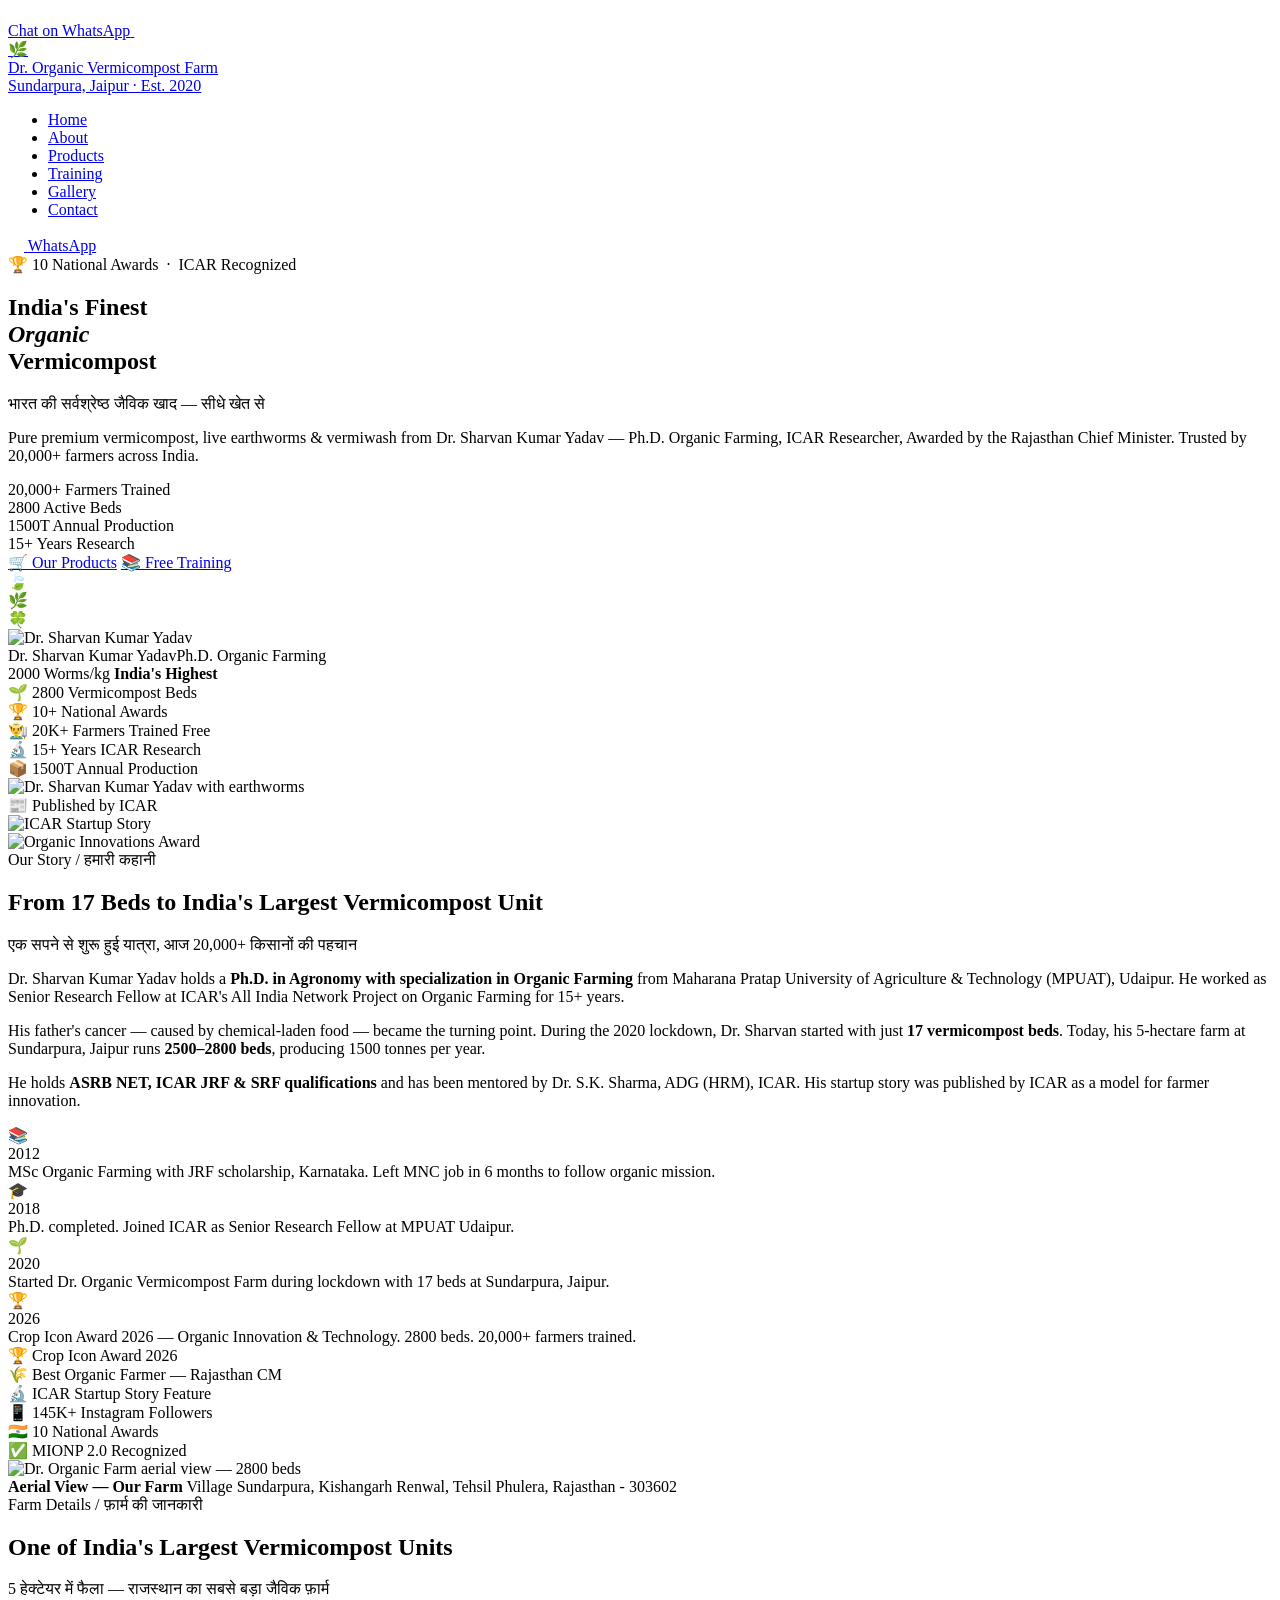
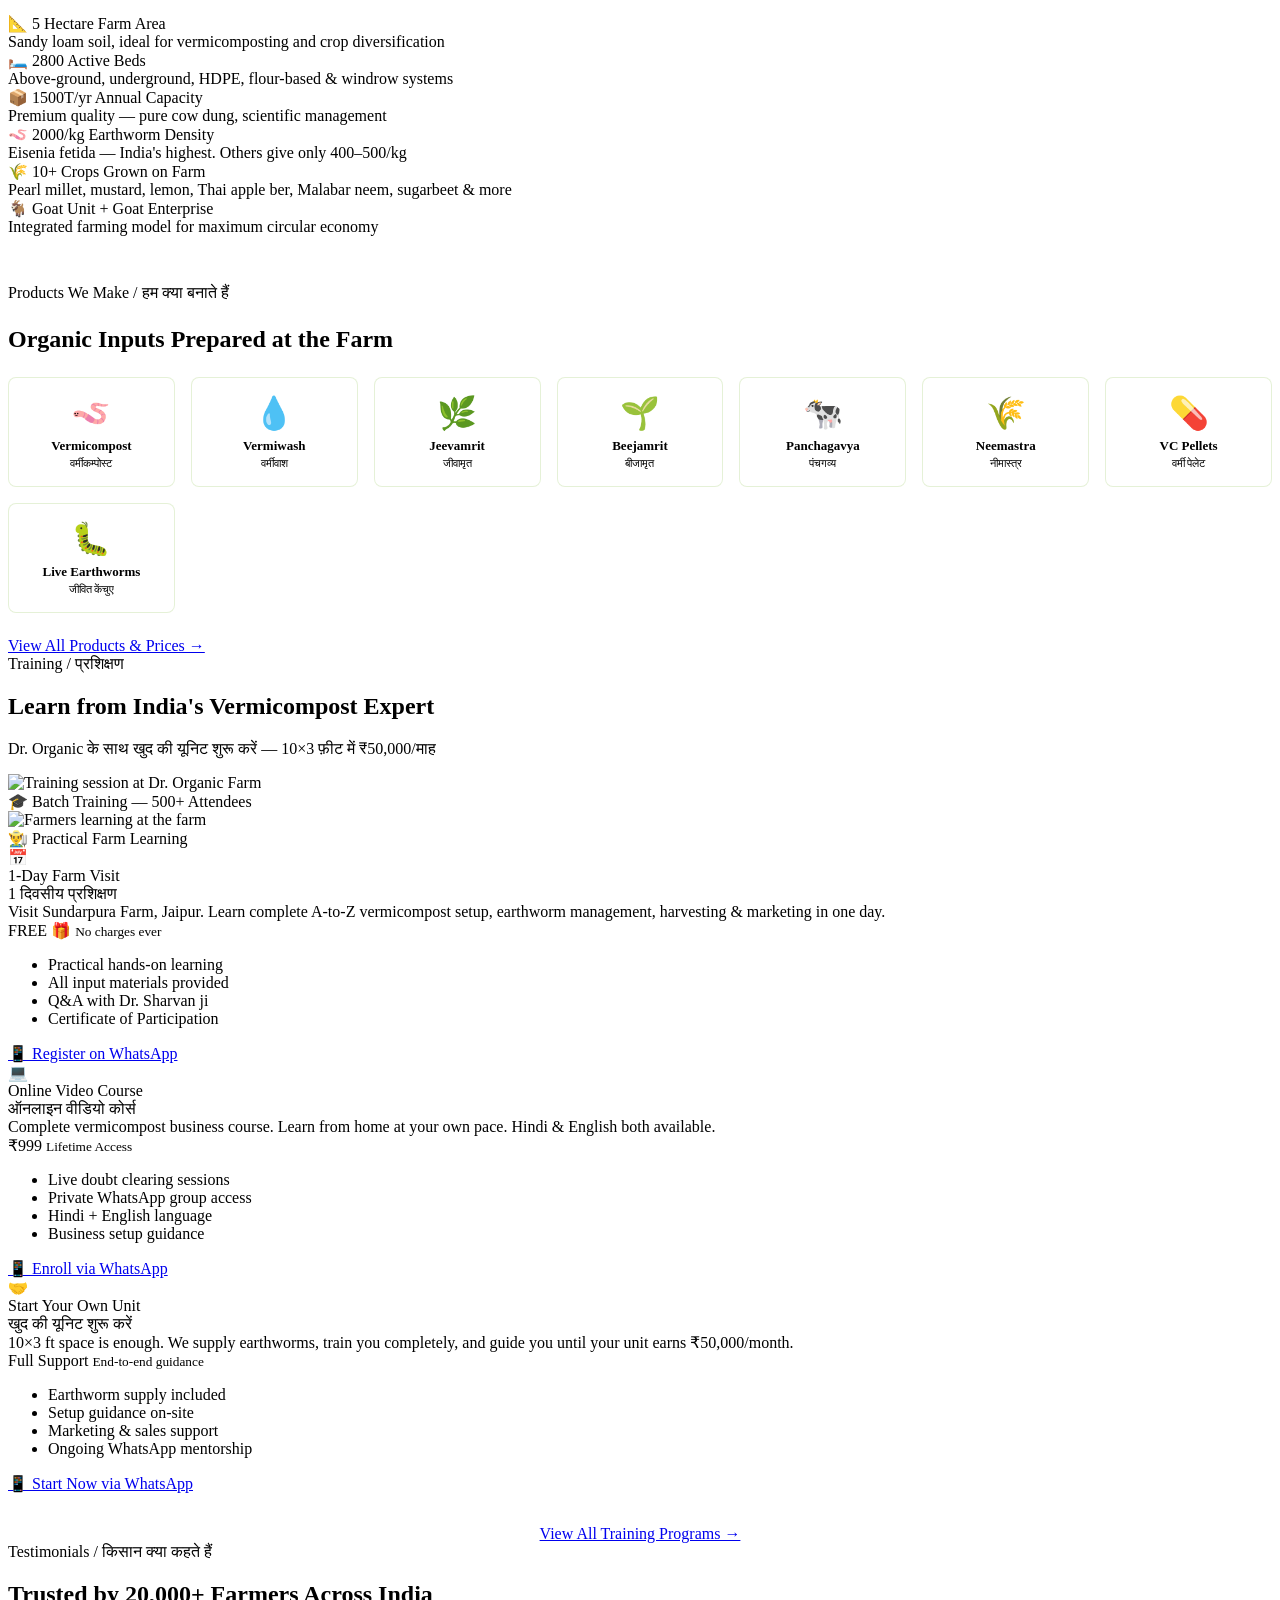
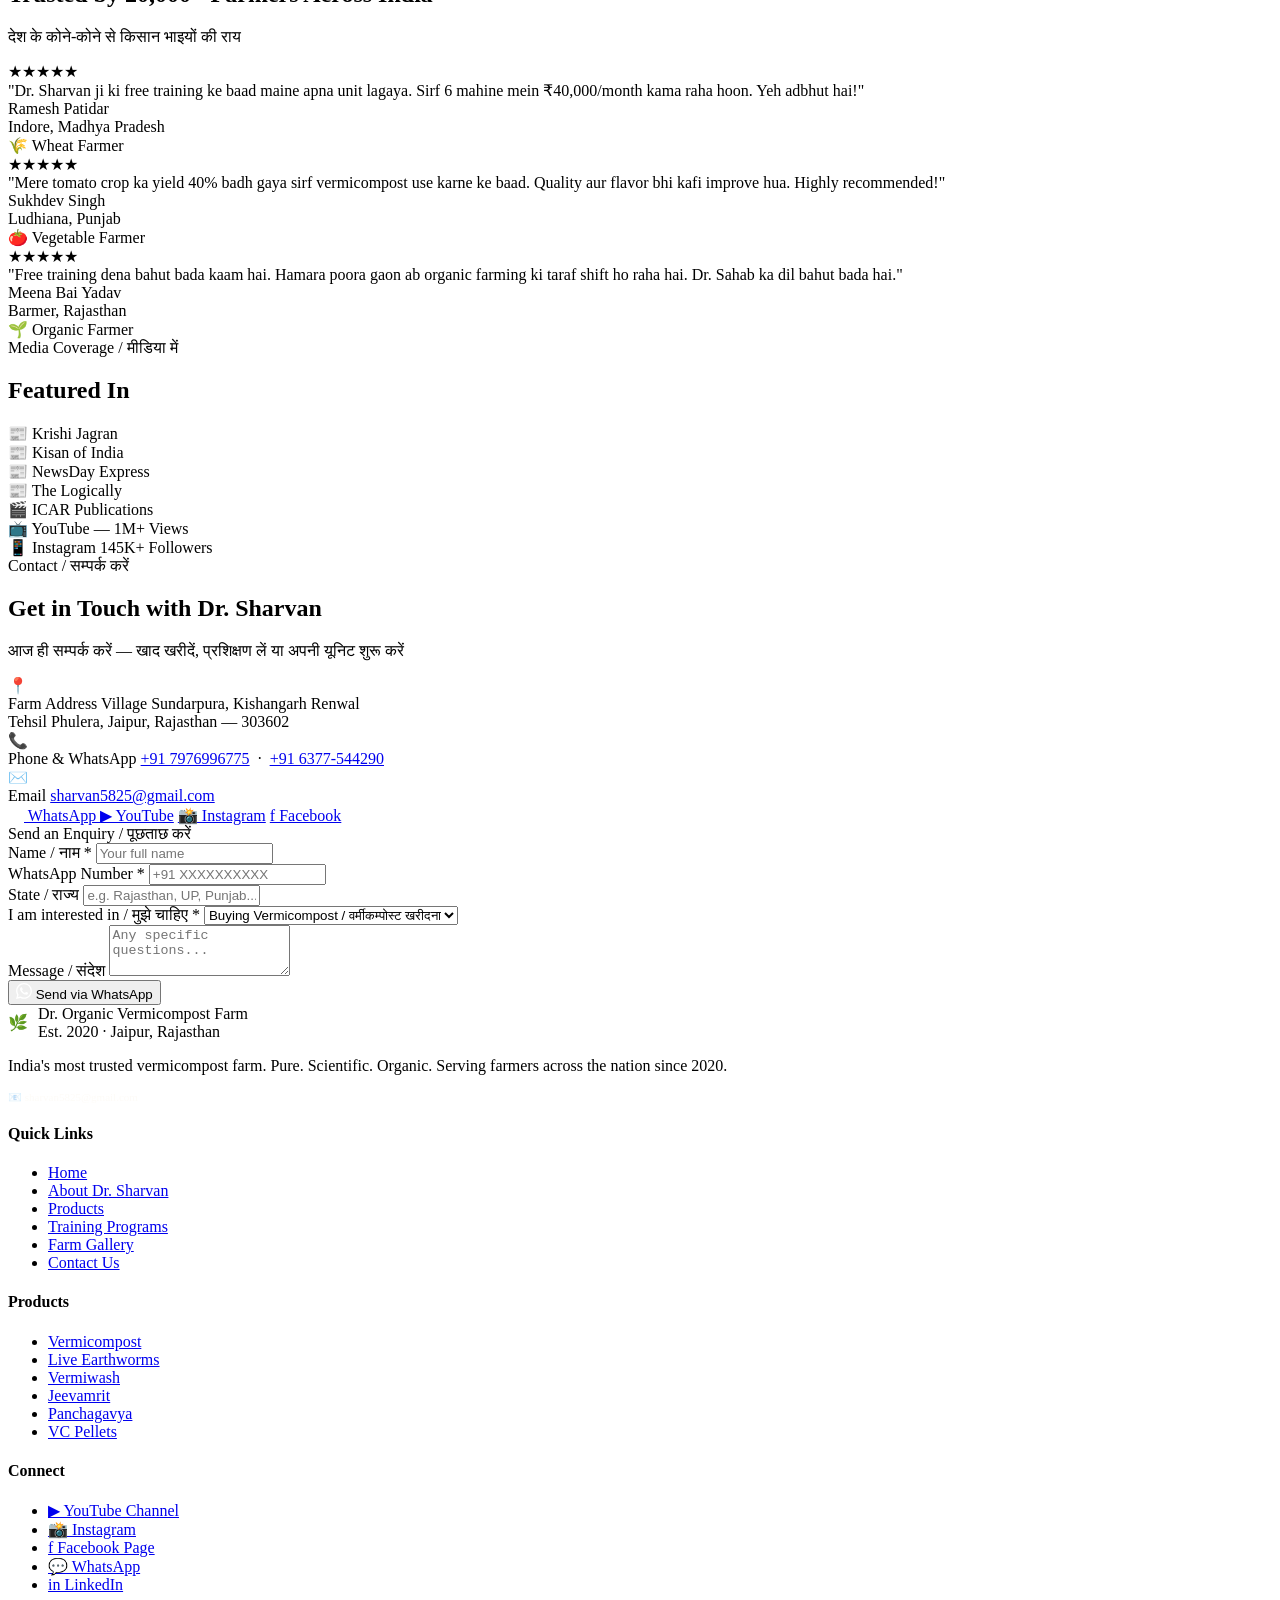
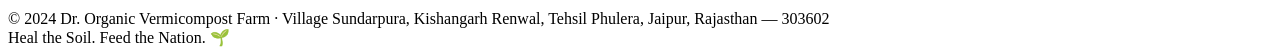
==== index.html @ fc474aca "Add files via upload" ====
<!DOCTYPE html>
<html lang="en">
<head>
  <meta charset="UTF-8">
  <meta name="viewport" content="width=device-width, initial-scale=1.0">
  <meta name="description" content="Dr. Organic Vermicompost Farm - India's finest vermicompost, earthworms & organic farming training by Dr. Sharvan Kumar Yadav, Jaipur, Rajasthan. 10 National Awards, 20,000+ farmers trained.">
  <meta name="keywords" content="vermicompost, organic farming, earthworms, vermiwash, Jaipur, Rajasthan, organic fertilizer, Dr Sharvan Yadav, ICAR">
  <title>Dr. Organic Vermicompost Farm | Dr. Sharvan Kumar Yadav</title>
  <link rel="stylesheet" href="css/style.css">
  <link rel="icon" href="data:image/svg+xml,<svg xmlns='http://www.w3.org/2000/svg' viewBox='0 0 100 100'><text y='.9em' font-size='90'>🌱</text></svg>">
</head>
<body>

<!-- FLOATING WHATSAPP -->
<a class="float-wa" href="https://wa.me/916377544290?text=Namaste%20Dr.%20Sharvan%20ji%2C%20I%20am%20interested%20in%20your%20vermicompost%20products%2Ftraining." target="_blank" title="WhatsApp Us">
  <span class="float-wa-tooltip">Chat on WhatsApp</span>
  <svg width="28" height="28" viewBox="0 0 24 24" fill="white"><path d="M17.472 14.382c-.297-.149-1.758-.867-2.03-.967-.273-.099-.471-.148-.67.15-.197.297-.767.966-.94 1.164-.173.199-.347.223-.644.075-.297-.15-1.255-.463-2.39-1.475-.883-.788-1.48-1.761-1.653-2.059-.173-.297-.018-.458.13-.606.134-.133.298-.347.446-.52.149-.174.198-.298.298-.497.099-.198.05-.371-.025-.52-.075-.149-.669-1.612-.916-2.207-.242-.579-.487-.5-.669-.51-.173-.008-.371-.01-.57-.01-.198 0-.52.074-.792.372-.272.297-1.04 1.016-1.04 2.479 0 1.462 1.065 2.875 1.213 3.074.149.198 2.096 3.2 5.077 4.487.709.306 1.262.489 1.694.625.712.227 1.36.195 1.871.118.571-.085 1.758-.719 2.006-1.413.248-.694.248-1.289.173-1.413-.074-.124-.272-.198-.57-.347m-5.421 7.403h-.004a9.87 9.87 0 01-5.031-1.378l-.361-.214-3.741.982.998-3.648-.235-.374a9.86 9.86 0 01-1.51-5.26c.001-5.45 4.436-9.884 9.888-9.884 2.64 0 5.122 1.03 6.988 2.898a9.825 9.825 0 012.893 6.994c-.003 5.45-4.437 9.884-9.885 9.884m8.413-18.297A11.815 11.815 0 0012.05 0C5.495 0 .16 5.335.157 11.892c0 2.096.547 4.142 1.588 5.945L.057 24l6.305-1.654a11.882 11.882 0 005.683 1.448h.005c6.554 0 11.89-5.335 11.893-11.893a11.821 11.821 0 00-3.48-8.413z"/></svg>
</a>

<!-- NAV -->
<nav id="mainNav">
  <a class="nav-logo" href="index.html">
    <div class="logo-icon">🌿</div>
    <div class="logo-text-wrap">
      <div class="logo-main">Dr. Organic Vermicompost Farm</div>
      <div class="logo-sub">Sundarpura, Jaipur · Est. 2020</div>
    </div>
  </a>
  <ul class="nav-links" id="navLinks">
    <li><a href="index.html" class="active">Home</a></li>
    <li><a href="about.html">About</a></li>
    <li><a href="products.html">Products</a></li>
    <li><a href="training.html">Training</a></li>
    <li><a href="gallery.html">Gallery</a></li>
    <li><a href="contact.html">Contact</a></li>
  </ul>
  <div style="display:flex;align-items:center;gap:12px;">
    <a class="nav-wa-btn" href="https://wa.me/916377544290?text=Namaste%20Dr.%20Sharvan%20ji%2C%20I%20want%20to%20enquire%20about%20your%20farm." target="_blank">
      <svg width="16" height="16" viewBox="0 0 24 24" fill="white"><path d="M17.472 14.382c-.297-.149-1.758-.867-2.03-.967-.273-.099-.471-.148-.67.15-.197.297-.767.966-.94 1.164-.173.199-.347.223-.644.075-.297-.15-1.255-.463-2.39-1.475-.883-.788-1.48-1.761-1.653-2.059-.173-.297-.018-.458.13-.606.134-.133.298-.347.446-.52.149-.174.198-.298.298-.497.099-.198.05-.371-.025-.52-.075-.149-.669-1.612-.916-2.207-.242-.579-.487-.5-.669-.51-.173-.008-.371-.01-.57-.01-.198 0-.52.074-.792.372-.272.297-1.04 1.016-1.04 2.479 0 1.462 1.065 2.875 1.213 3.074.149.198 2.096 3.2 5.077 4.487.709.306 1.262.489 1.694.625.712.227 1.36.195 1.871.118.571-.085 1.758-.719 2.006-1.413.248-.694.248-1.289.173-1.413-.074-.124-.272-.198-.57-.347m-5.421 7.403h-.004a9.87 9.87 0 01-5.031-1.378l-.361-.214-3.741.982.998-3.648-.235-.374a9.86 9.86 0 01-1.51-5.26c.001-5.45 4.436-9.884 9.888-9.884 2.64 0 5.122 1.03 6.988 2.898a9.825 9.825 0 012.893 6.994c-.003 5.45-4.437 9.884-9.885 9.884m8.413-18.297A11.815 11.815 0 0012.05 0C5.495 0 .16 5.335.157 11.892c0 2.096.547 4.142 1.588 5.945L.057 24l6.305-1.654a11.882 11.882 0 005.683 1.448h.005c6.554 0 11.89-5.335 11.893-11.893a11.821 11.821 0 00-3.48-8.413z"/></svg>
      <span>WhatsApp</span>
    </a>
    <div class="hamburger" id="hamburger" onclick="toggleNav()">
      <span></span><span></span><span></span>
    </div>
  </div>
</nav>

<!-- HERO -->
<section class="hero" id="hero">
  <div class="hero-bg-canvas">
    <div class="hero-orb hero-orb-1"></div>
    <div class="hero-orb hero-orb-2"></div>
    <div class="hero-orb hero-orb-3"></div>
    <div class="hero-particles"></div>
  </div>
  <div class="hero-content">
    <div class="hero-left">
      <div class="hero-badge">🏆 10 National Awards &nbsp;·&nbsp; ICAR Recognized</div>
      <h1 class="serif">India's Finest<br><em>Organic</em><br><span class="line2">Vermicompost</span></h1>
      <p class="hero-tagline hindi">भारत की सर्वश्रेष्ठ जैविक खाद — सीधे खेत से</p>
      <p class="hero-desc">Pure premium vermicompost, live earthworms & vermiwash from Dr. Sharvan Kumar Yadav — Ph.D. Organic Farming, ICAR Researcher, Awarded by the Rajasthan Chief Minister. Trusted by 20,000+ farmers across India.</p>
      <div class="hero-stats-row">
        <div class="hero-stat">
          <span class="hero-stat-num" data-count="20000">0</span>
          <span class="hero-stat-lbl">Farmers Trained</span>
        </div>
        <div class="hero-stat-div"></div>
        <div class="hero-stat">
          <span class="hero-stat-num">2800</span>
          <span class="hero-stat-lbl">Active Beds</span>
        </div>
        <div class="hero-stat-div"></div>
        <div class="hero-stat">
          <span class="hero-stat-num">1500T</span>
          <span class="hero-stat-lbl">Annual Production</span>
        </div>
        <div class="hero-stat-div"></div>
        <div class="hero-stat">
          <span class="hero-stat-num">15+</span>
          <span class="hero-stat-lbl">Years Research</span>
        </div>
      </div>
      <div class="hero-btns">
        <a class="btn-green" href="products.html">🛒 Our Products</a>
        <a class="btn-ghost" href="training.html">📚 Free Training</a>
      </div>
    </div>
    <div class="hero-right">
      <div class="hero-3d-scene">
        <div class="scene-glow"></div>
        <div class="leaf-3d leaf-3d-1">🍃</div>
        <div class="leaf-3d leaf-3d-2">🌿</div>
        <div class="leaf-3d leaf-3d-3">🍀</div>
        <!-- 3D Soil Mound with Earthworms -->
        <div class="soil-mound">
          <div class="soil-texture"></div>
          <div class="worm worm-1">
            <div class="worm-body">
              <div class="worm-head"></div>
              <div class="worm-seg"></div><div class="worm-seg"></div><div class="worm-seg"></div><div class="worm-seg"></div>
            </div>
          </div>
          <div class="worm worm-2">
            <div class="worm-body">
              <div class="worm-head"></div>
              <div class="worm-seg"></div><div class="worm-seg"></div><div class="worm-seg"></div>
            </div>
          </div>
          <div class="worm worm-3">
            <div class="worm-body">
              <div class="worm-head"></div>
              <div class="worm-seg"></div><div class="worm-seg"></div><div class="worm-seg"></div><div class="worm-seg"></div>
            </div>
          </div>
          <div class="worm worm-4">
            <div class="worm-body">
              <div class="worm-head"></div>
              <div class="worm-seg"></div><div class="worm-seg"></div>
            </div>
          </div>
        </div>
        <div class="founder-photo-wrap">
          <img class="founder-photo" id="founderImg" src="" alt="Dr. Sharvan Kumar Yadav">
          <div class="founder-photo-label">Dr. Sharvan Kumar Yadav<span>Ph.D. Organic Farming</span></div>
        </div>
        <div class="particles-count">
          <span class="pc-num">2000</span>
          <span class="pc-lbl">Worms/kg</span>
          <span class="pc-lbl" style="color: var(--lime); font-weight:700;">India's Highest</span>
        </div>
      </div>
    </div>
  </div>
</section>

<!-- STATS BAND -->
<div class="stats-band">
  <div class="stat-card reveal">
    <span class="stat-icon">🌱</span>
    <span class="stat-num">2800</span>
    <span class="stat-lbl">Vermicompost Beds</span>
  </div>
  <div class="stat-card reveal">
    <span class="stat-icon">🏆</span>
    <span class="stat-num">10+</span>
    <span class="stat-lbl">National Awards</span>
  </div>
  <div class="stat-card reveal">
    <span class="stat-icon">👨‍🌾</span>
    <span class="stat-num">20K+</span>
    <span class="stat-lbl">Farmers Trained Free</span>
  </div>
  <div class="stat-card reveal">
    <span class="stat-icon">🔬</span>
    <span class="stat-num">15+</span>
    <span class="stat-lbl">Years ICAR Research</span>
  </div>
  <div class="stat-card reveal">
    <span class="stat-icon">📦</span>
    <span class="stat-num">1500T</span>
    <span class="stat-lbl">Annual Production</span>
  </div>
</div>

<!-- ABOUT / STORY -->
<div class="about-section">
  <div class="about-grid">
    <div class="about-imgs reveal">
      <div class="about-img-main">
        <img id="founderBigImg" src="" alt="Dr. Sharvan Kumar Yadav with earthworms">
        <div class="icar-badge">📰 Published by ICAR</div>
      </div>
      <div class="about-img-side">
        <img id="icarImg" src="" alt="ICAR Startup Story">
      </div>
      <div class="about-img-side">
        <img id="awardImg" src="" alt="Organic Innovations Award">
      </div>
    </div>
    <div class="story-text reveal">
      <div class="section-label">Our Story / हमारी कहानी</div>
      <h2 class="section-h serif">From 17 Beds to India's Largest Vermicompost Unit</h2>
      <p class="section-hi hindi">एक सपने से शुरू हुई यात्रा, आज 20,000+ किसानों की पहचान</p>
      <p>Dr. Sharvan Kumar Yadav holds a <strong>Ph.D. in Agronomy with specialization in Organic Farming</strong> from Maharana Pratap University of Agriculture & Technology (MPUAT), Udaipur. He worked as Senior Research Fellow at ICAR's All India Network Project on Organic Farming for 15+ years.</p>
      <p>His father's cancer — caused by chemical-laden food — became the turning point. During the 2020 lockdown, Dr. Sharvan started with just <strong>17 vermicompost beds</strong>. Today, his 5-hectare farm at Sundarpura, Jaipur runs <strong>2500–2800 beds</strong>, producing 1500 tonnes per year.</p>
      <p>He holds <strong>ASRB NET, ICAR JRF & SRF qualifications</strong> and has been mentored by Dr. S.K. Sharma, ADG (HRM), ICAR. His startup story was published by ICAR as a model for farmer innovation.</p>
      <div class="timeline">
        <div class="tl-item">
          <div class="tl-dot">📚</div>
          <div class="tl-content">
            <div class="tl-year">2012</div>
            <div class="tl-text">MSc Organic Farming with JRF scholarship, Karnataka. Left MNC job in 6 months to follow organic mission.</div>
          </div>
        </div>
        <div class="tl-item">
          <div class="tl-dot">🎓</div>
          <div class="tl-content">
            <div class="tl-year">2018</div>
            <div class="tl-text">Ph.D. completed. Joined ICAR as Senior Research Fellow at MPUAT Udaipur.</div>
          </div>
        </div>
        <div class="tl-item">
          <div class="tl-dot">🌱</div>
          <div class="tl-content">
            <div class="tl-year">2020</div>
            <div class="tl-text">Started Dr. Organic Vermicompost Farm during lockdown with 17 beds at Sundarpura, Jaipur.</div>
          </div>
        </div>
        <div class="tl-item">
          <div class="tl-dot">🏆</div>
          <div class="tl-content">
            <div class="tl-year">2026</div>
            <div class="tl-text">Crop Icon Award 2026 — Organic Innovation & Technology. 2800 beds. 20,000+ farmers trained.</div>
          </div>
        </div>
      </div>
      <div class="awards-grid">
        <div class="award-item">🏆 Crop Icon Award 2026</div>
        <div class="award-item">🌾 Best Organic Farmer — Rajasthan CM</div>
        <div class="award-item">🔬 ICAR Startup Story Feature</div>
        <div class="award-item">📱 145K+ Instagram Followers</div>
        <div class="award-item">🇮🇳 10 National Awards</div>
        <div class="award-item">✅ MIONP 2.0 Recognized</div>
      </div>
    </div>
  </div>
</div>

<!-- FARM INFO -->
<section class="farm-section">
  <div class="section-wrap">
    <div class="farm-grid">
      <div class="reveal">
        <div class="farm-img-wrap">
          <img id="farmImg" src="" alt="Dr. Organic Farm aerial view — 2800 beds">
          <div class="farm-img-overlay"></div>
          <div class="farm-img-caption">
            <strong>Aerial View — Our Farm</strong>
            Village Sundarpura, Kishangarh Renwal, Tehsil Phulera, Rajasthan - 303602
          </div>
        </div>
      </div>
      <div class="reveal">
        <div class="section-label">Farm Details / फ़ार्म की जानकारी</div>
        <h2 class="section-h serif" style="color:var(--cream)">One of India's Largest Vermicompost Units</h2>
        <p class="section-hi hindi">5 हेक्टेयर में फैला — राजस्थान का सबसे बड़ा जैविक फ़ार्म</p>
        <div class="farm-info-cards">
          <div class="fic">
            <span class="fic-icon">📐</span>
            <span class="fic-num">5 Hectare</span>
            <span class="fic-lbl">Farm Area</span>
            <div class="fic-desc">Sandy loam soil, ideal for vermicomposting and crop diversification</div>
          </div>
          <div class="fic">
            <span class="fic-icon">🛏️</span>
            <span class="fic-num">2800</span>
            <span class="fic-lbl">Active Beds</span>
            <div class="fic-desc">Above-ground, underground, HDPE, flour-based & windrow systems</div>
          </div>
          <div class="fic">
            <span class="fic-icon">📦</span>
            <span class="fic-num">1500T/yr</span>
            <span class="fic-lbl">Annual Capacity</span>
            <div class="fic-desc">Premium quality — pure cow dung, scientific management</div>
          </div>
          <div class="fic">
            <span class="fic-icon">🪱</span>
            <span class="fic-num">2000/kg</span>
            <span class="fic-lbl">Earthworm Density</span>
            <div class="fic-desc">Eisenia fetida — India's highest. Others give only 400–500/kg</div>
          </div>
          <div class="fic">
            <span class="fic-icon">🌾</span>
            <span class="fic-num">10+ Crops</span>
            <span class="fic-lbl">Grown on Farm</span>
            <div class="fic-desc">Pearl millet, mustard, lemon, Thai apple ber, Malabar neem, sugarbeet & more</div>
          </div>
          <div class="fic">
            <span class="fic-icon">🐐</span>
            <span class="fic-num">Goat Unit</span>
            <span class="fic-lbl">+ Goat Enterprise</span>
            <div class="fic-desc">Integrated farming model for maximum circular economy</div>
          </div>
        </div>
      </div>
    </div>

    <div style="margin-top:3rem;" class="reveal">
      <div class="section-label" style="color:var(--sprout)">Products We Make / हम क्या बनाते हैं</div>
      <h3 class="serif" style="color:var(--cream);font-size:1.5rem;margin-bottom:1.5rem;">Organic Inputs Prepared at the Farm</h3>
      <div style="display:grid;grid-template-columns:repeat(auto-fit,minmax(160px,1fr));gap:1rem;">
        <div style="background:rgba(255,255,255,0.06);border:1px solid rgba(126,184,58,0.2);border-radius:8px;padding:1rem;text-align:center;">
          <div style="font-size:2rem;margin-bottom:6px;">🪱</div>
          <div style="color:var(--cream);font-weight:700;font-size:13px;">Vermicompost</div>
          <div style="color:var(--wheat);font-size:11px;margin-top:3px;" class="hindi">वर्मीकम्पोस्ट</div>
        </div>
        <div style="background:rgba(255,255,255,0.06);border:1px solid rgba(126,184,58,0.2);border-radius:8px;padding:1rem;text-align:center;">
          <div style="font-size:2rem;margin-bottom:6px;">💧</div>
          <div style="color:var(--cream);font-weight:700;font-size:13px;">Vermiwash</div>
          <div style="color:var(--wheat);font-size:11px;margin-top:3px;" class="hindi">वर्मीवाश</div>
        </div>
        <div style="background:rgba(255,255,255,0.06);border:1px solid rgba(126,184,58,0.2);border-radius:8px;padding:1rem;text-align:center;">
          <div style="font-size:2rem;margin-bottom:6px;">🌿</div>
          <div style="color:var(--cream);font-weight:700;font-size:13px;">Jeevamrit</div>
          <div style="color:var(--wheat);font-size:11px;margin-top:3px;" class="hindi">जीवामृत</div>
        </div>
        <div style="background:rgba(255,255,255,0.06);border:1px solid rgba(126,184,58,0.2);border-radius:8px;padding:1rem;text-align:center;">
          <div style="font-size:2rem;margin-bottom:6px;">🌱</div>
          <div style="color:var(--cream);font-weight:700;font-size:13px;">Beejamrit</div>
          <div style="color:var(--wheat);font-size:11px;margin-top:3px;" class="hindi">बीजामृत</div>
        </div>
        <div style="background:rgba(255,255,255,0.06);border:1px solid rgba(126,184,58,0.2);border-radius:8px;padding:1rem;text-align:center;">
          <div style="font-size:2rem;margin-bottom:6px;">🐄</div>
          <div style="color:var(--cream);font-weight:700;font-size:13px;">Panchagavya</div>
          <div style="color:var(--wheat);font-size:11px;margin-top:3px;" class="hindi">पंचगव्य</div>
        </div>
        <div style="background:rgba(255,255,255,0.06);border:1px solid rgba(126,184,58,0.2);border-radius:8px;padding:1rem;text-align:center;">
          <div style="font-size:2rem;margin-bottom:6px;">🌾</div>
          <div style="color:var(--cream);font-weight:700;font-size:13px;">Neemastra</div>
          <div style="color:var(--wheat);font-size:11px;margin-top:3px;" class="hindi">नीमास्त्र</div>
        </div>
        <div style="background:rgba(255,255,255,0.06);border:1px solid rgba(126,184,58,0.2);border-radius:8px;padding:1rem;text-align:center;">
          <div style="font-size:2rem;margin-bottom:6px;">💊</div>
          <div style="color:var(--cream);font-weight:700;font-size:13px;">VC Pellets</div>
          <div style="color:var(--wheat);font-size:11px;margin-top:3px;" class="hindi">वर्मी पेलेट</div>
        </div>
        <div style="background:rgba(255,255,255,0.06);border:1px solid rgba(126,184,58,0.2);border-radius:8px;padding:1rem;text-align:center;">
          <div style="font-size:2rem;margin-bottom:6px;">🐛</div>
          <div style="color:var(--cream);font-weight:700;font-size:13px;">Live Earthworms</div>
          <div style="color:var(--wheat);font-size:11px;margin-top:3px;" class="hindi">जीवित केंचुए</div>
        </div>
      </div>
      <div style="margin-top:1.5rem;">
        <a class="btn-green" href="products.html">View All Products & Prices →</a>
      </div>
    </div>
  </div>
</section>

<!-- TRAINING PREVIEW -->
<section class="training-section">
  <div class="section-wrap">
    <div class="section-label">Training / प्रशिक्षण</div>
    <h2 class="section-h serif">Learn from India's Vermicompost Expert</h2>
    <p class="section-hi hindi">Dr. Organic के साथ खुद की यूनिट शुरू करें — 10×3 फ़ीट में ₹50,000/माह</p>

    <div class="training-photos-row reveal">
      <div class="training-photo">
        <img id="train1Img" src="" alt="Training session at Dr. Organic Farm">
        <div class="training-photo-label">🎓 Batch Training — 500+ Attendees</div>
      </div>
      <div class="training-photo">
        <img id="train2Img" src="" alt="Farmers learning at the farm">
        <div class="training-photo-label">👨‍🌾 Practical Farm Learning</div>
      </div>
    </div>

    <div class="training-cards">
      <div class="tc reveal">
        <span class="tc-icon">📅</span>
        <div class="tc-name serif">1-Day Farm Visit</div>
        <div class="tc-name-hi hindi">1 दिवसीय प्रशिक्षण</div>
        <div class="tc-desc">Visit Sundarpura Farm, Jaipur. Learn complete A-to-Z vermicompost setup, earthworm management, harvesting & marketing in one day.</div>
        <div class="tc-price">FREE 🎁 <small>No charges ever</small></div>
        <ul class="tc-features">
          <li>Practical hands-on learning</li>
          <li>All input materials provided</li>
          <li>Q&A with Dr. Sharvan ji</li>
          <li>Certificate of Participation</li>
        </ul>
        <a class="tc-register" href="https://wa.me/916377544290?text=Namaste%20Dr.%20Sharvan%20ji%2C%20I%20want%20to%20register%20for%20the%201-day%20farm%20visit%20training." target="_blank">
          📱 Register on WhatsApp
        </a>
      </div>
      <div class="tc reveal">
        <span class="tc-icon">💻</span>
        <div class="tc-name serif">Online Video Course</div>
        <div class="tc-name-hi hindi">ऑनलाइन वीडियो कोर्स</div>
        <div class="tc-desc">Complete vermicompost business course. Learn from home at your own pace. Hindi & English both available.</div>
        <div class="tc-price">₹999 <small>Lifetime Access</small></div>
        <ul class="tc-features">
          <li>Live doubt clearing sessions</li>
          <li>Private WhatsApp group access</li>
          <li>Hindi + English language</li>
          <li>Business setup guidance</li>
        </ul>
        <a class="tc-register" href="https://wa.me/916377544290?text=Namaste%20Dr.%20Sharvan%20ji%2C%20I%20want%20to%20enroll%20in%20the%20online%20vermicompost%20course." target="_blank">
          📱 Enroll via WhatsApp
        </a>
      </div>
      <div class="tc reveal">
        <span class="tc-icon">🤝</span>
        <div class="tc-name serif">Start Your Own Unit</div>
        <div class="tc-name-hi hindi">खुद की यूनिट शुरू करें</div>
        <div class="tc-desc">10×3 ft space is enough. We supply earthworms, train you completely, and guide you until your unit earns ₹50,000/month.</div>
        <div class="tc-price">Full Support <small>End-to-end guidance</small></div>
        <ul class="tc-features">
          <li>Earthworm supply included</li>
          <li>Setup guidance on-site</li>
          <li>Marketing & sales support</li>
          <li>Ongoing WhatsApp mentorship</li>
        </ul>
        <a class="tc-register" href="https://wa.me/916377544290?text=Namaste%20Dr.%20Sharvan%20ji%2C%20I%20want%20to%20start%20my%20own%20vermicompost%20unit%20with%20your%20guidance." target="_blank">
          📱 Start Now via WhatsApp
        </a>
      </div>
    </div>
    <div style="text-align:center;margin-top:2rem;">
      <a class="btn-green" href="training.html">View All Training Programs →</a>
    </div>
  </div>
</section>

<!-- TESTIMONIALS -->
<div class="testimonials-section">
  <div class="section-wrap">
    <div class="section-label">Testimonials / किसान क्या कहते हैं</div>
    <h2 class="section-h serif">Trusted by 20,000+ Farmers Across India</h2>
    <p class="section-hi hindi">देश के कोने-कोने से किसान भाइयों की राय</p>
    <div class="testimonials-grid">
      <div class="test-card reveal">
        <div class="test-rating">★★★★★</div>
        <div class="test-text">"Dr. Sharvan ji ki free training ke baad maine apna unit lagaya. Sirf 6 mahine mein ₹40,000/month kama raha hoon. Yeh adbhut hai!"</div>
        <div class="test-author">Ramesh Patidar</div>
        <div class="test-from">Indore, Madhya Pradesh</div>
        <span class="test-crop">🌾 Wheat Farmer</span>
      </div>
      <div class="test-card reveal">
        <div class="test-rating">★★★★★</div>
        <div class="test-text">"Mere tomato crop ka yield 40% badh gaya sirf vermicompost use karne ke baad. Quality aur flavor bhi kafi improve hua. Highly recommended!"</div>
        <div class="test-author">Sukhdev Singh</div>
        <div class="test-from">Ludhiana, Punjab</div>
        <span class="test-crop">🍅 Vegetable Farmer</span>
      </div>
      <div class="test-card reveal">
        <div class="test-rating">★★★★★</div>
        <div class="test-text">"Free training dena bahut bada kaam hai. Hamara poora gaon ab organic farming ki taraf shift ho raha hai. Dr. Sahab ka dil bahut bada hai."</div>
        <div class="test-author">Meena Bai Yadav</div>
        <div class="test-from">Barmer, Rajasthan</div>
        <span class="test-crop">🌱 Organic Farmer</span>
      </div>
    </div>
  </div>
</div>

<!-- MEDIA COVERAGE -->
<section class="media-section">
  <div class="section-wrap">
    <div class="section-label">Media Coverage / मीडिया में</div>
    <h2 class="section-h serif">Featured In</h2>
    <div class="media-logos">
      <div class="media-logo">📰 Krishi Jagran</div>
      <div class="media-logo">📰 Kisan of India</div>
      <div class="media-logo">📰 NewsDay Express</div>
      <div class="media-logo">📰 The Logically</div>
      <div class="media-logo">🎬 ICAR Publications</div>
      <div class="media-logo">📺 YouTube — 1M+ Views</div>
      <div class="media-logo">📱 Instagram 145K+ Followers</div>
    </div>
  </div>
</section>

<!-- CONTACT CTA -->
<section class="contact-section">
  <div class="section-wrap">
    <div class="contact-grid">
      <div class="reveal">
        <div class="section-label">Contact / सम्पर्क करें</div>
        <h2 class="section-h serif">Get in Touch with Dr. Sharvan</h2>
        <p class="section-hi hindi">आज ही सम्पर्क करें — खाद खरीदें, प्रशिक्षण लें या अपनी यूनिट शुरू करें</p>
        <div class="contact-info">
          <div class="ci-item">
            <div class="ci-icon">📍</div>
            <div>
              <span class="ci-label">Farm Address</span>
              <span class="ci-value">Village Sundarpura, Kishangarh Renwal<br>Tehsil Phulera, Jaipur, Rajasthan — 303602</span>
            </div>
          </div>
          <div class="ci-item">
            <div class="ci-icon">📞</div>
            <div>
              <span class="ci-label">Phone & WhatsApp</span>
              <span class="ci-value">
                <a href="tel:+917976996775">+91 7976996775</a> &nbsp;·&nbsp;
                <a href="tel:+916377544290">+91 6377-544290</a>
              </span>
            </div>
          </div>
          <div class="ci-item">
            <div class="ci-icon">✉️</div>
            <div>
              <span class="ci-label">Email</span>
              <span class="ci-value"><a href="mailto:sharvan5825@gmail.com">sharvan5825@gmail.com</a></span>
            </div>
          </div>
        </div>
        <div class="social-btns">
          <a class="social-btn sb-wa" href="https://wa.me/916377544290" target="_blank">
            <svg width="16" height="16" viewBox="0 0 24 24" fill="white"><path d="M17.472 14.382c-.297-.149-1.758-.867-2.03-.967-.273-.099-.471-.148-.67.15-.197.297-.767.966-.94 1.164-.173.199-.347.223-.644.075-.297-.15-1.255-.463-2.39-1.475-.883-.788-1.48-1.761-1.653-2.059-.173-.297-.018-.458.13-.606.134-.133.298-.347.446-.52.149-.174.198-.298.298-.497.099-.198.05-.371-.025-.52-.075-.149-.669-1.612-.916-2.207-.242-.579-.487-.5-.669-.51-.173-.008-.371-.01-.57-.01-.198 0-.52.074-.792.372-.272.297-1.04 1.016-1.04 2.479 0 1.462 1.065 2.875 1.213 3.074.149.198 2.096 3.2 5.077 4.487.709.306 1.262.489 1.694.625.712.227 1.36.195 1.871.118.571-.085 1.758-.719 2.006-1.413.248-.694.248-1.289.173-1.413-.074-.124-.272-.198-.57-.347m-5.421 7.403h-.004a9.87 9.87 0 01-5.031-1.378l-.361-.214-3.741.982.998-3.648-.235-.374a9.86 9.86 0 01-1.51-5.26c.001-5.45 4.436-9.884 9.888-9.884 2.64 0 5.122 1.03 6.988 2.898a9.825 9.825 0 012.893 6.994c-.003 5.45-4.437 9.884-9.885 9.884m8.413-18.297A11.815 11.815 0 0012.05 0C5.495 0 .16 5.335.157 11.892c0 2.096.547 4.142 1.588 5.945L.057 24l6.305-1.654a11.882 11.882 0 005.683 1.448h.005c6.554 0 11.89-5.335 11.893-11.893a11.821 11.821 0 00-3.48-8.413z"/></svg>
            WhatsApp
          </a>
          <a class="social-btn sb-yt" href="https://www.youtube.com/@dr.organicfarming1467" target="_blank">▶ YouTube</a>
          <a class="social-btn sb-ig" href="https://www.instagram.com/dr_sharvan_yadav/" target="_blank">📸 Instagram</a>
          <a class="social-btn sb-fb" href="https://www.facebook.com/p/Dr-Organic-Vermicompst-Farm-100064180596347/" target="_blank">f Facebook</a>
        </div>
      </div>
      <div class="contact-form-box reveal">
        <div class="cf-title serif">Send an Enquiry / पूछताछ करें</div>
        <div class="cf-grid2">
          <div class="cf-row">
            <label class="cf-label">Name / नाम *</label>
            <input class="cf-input" type="text" id="cf_name" placeholder="Your full name">
          </div>
          <div class="cf-row">
            <label class="cf-label">WhatsApp Number *</label>
            <input class="cf-input" type="tel" id="cf_phone" placeholder="+91 XXXXXXXXXX">
          </div>
        </div>
        <div class="cf-row">
          <label class="cf-label">State / राज्य</label>
          <input class="cf-input" type="text" id="cf_state" placeholder="e.g. Rajasthan, UP, Punjab...">
        </div>
        <div class="cf-row">
          <label class="cf-label">I am interested in / मुझे चाहिए *</label>
          <select class="cf-select" id="cf_interest">
            <option value="vermicompost">Buying Vermicompost / वर्मीकम्पोस्ट खरीदना</option>
            <option value="earthworms">Buying Live Earthworms / केंचुआ खरीदना</option>
            <option value="vermiwash">Buying Vermiwash / वर्मीवाश</option>
            <option value="farm_training">Farm Visit Training / खेत पर प्रशिक्षण</option>
            <option value="online_course">Online Course / ऑनलाइन कोर्स</option>
            <option value="own_unit">Starting Own Unit / खुद की यूनिट</option>
            <option value="other">Other / अन्य</option>
          </select>
        </div>
        <div class="cf-row">
          <label class="cf-label">Message / संदेश</label>
          <textarea class="cf-input" id="cf_message" rows="3" placeholder="Any specific questions..."></textarea>
        </div>
        <button class="cf-submit" onclick="sendWhatsAppEnquiry()">
          <svg width="16" height="16" viewBox="0 0 24 24" fill="white"><path d="M17.472 14.382c-.297-.149-1.758-.867-2.03-.967-.273-.099-.471-.148-.67.15-.197.297-.767.966-.94 1.164-.173.199-.347.223-.644.075-.297-.15-1.255-.463-2.39-1.475-.883-.788-1.48-1.761-1.653-2.059-.173-.297-.018-.458.13-.606.134-.133.298-.347.446-.52.149-.174.198-.298.298-.497.099-.198.05-.371-.025-.52-.075-.149-.669-1.612-.916-2.207-.242-.579-.487-.5-.669-.51-.173-.008-.371-.01-.57-.01-.198 0-.52.074-.792.372-.272.297-1.04 1.016-1.04 2.479 0 1.462 1.065 2.875 1.213 3.074.149.198 2.096 3.2 5.077 4.487.709.306 1.262.489 1.694.625.712.227 1.36.195 1.871.118.571-.085 1.758-.719 2.006-1.413.248-.694.248-1.289.173-1.413-.074-.124-.272-.198-.57-.347m-5.421 7.403h-.004a9.87 9.87 0 01-5.031-1.378l-.361-.214-3.741.982.998-3.648-.235-.374a9.86 9.86 0 01-1.51-5.26c.001-5.45 4.436-9.884 9.888-9.884 2.64 0 5.122 1.03 6.988 2.898a9.825 9.825 0 012.893 6.994c-.003 5.45-4.437 9.884-9.885 9.884m8.413-18.297A11.815 11.815 0 0012.05 0C5.495 0 .16 5.335.157 11.892c0 2.096.547 4.142 1.588 5.945L.057 24l6.305-1.654a11.882 11.882 0 005.683 1.448h.005c6.554 0 11.89-5.335 11.893-11.893a11.821 11.821 0 00-3.48-8.413z"/></svg>
          Send via WhatsApp
        </button>
      </div>
    </div>
  </div>
</section>

<!-- FOOTER -->
<footer>
  <div class="footer-grid">
    <div class="footer-brand">
      <div style="display:flex;align-items:center;gap:10px;margin-bottom:0.8rem;">
        <div class="logo-icon">🌿</div>
        <div class="logo-text-wrap">
          <div class="logo-main">Dr. Organic Vermicompost Farm</div>
          <div class="logo-sub">Est. 2020 · Jaipur, Rajasthan</div>
        </div>
      </div>
      <p>India's most trusted vermicompost farm. Pure. Scientific. Organic. Serving farmers across the nation since 2020.</p>
      <p style="margin-top:0.5rem;color:rgba(248,243,232,0.35);font-size:11px;">📧 sharvan5825@gmail.com</p>
    </div>
    <div class="footer-col">
      <h4>Quick Links</h4>
      <ul>
        <li><a href="index.html">Home</a></li>
        <li><a href="about.html">About Dr. Sharvan</a></li>
        <li><a href="products.html">Products</a></li>
        <li><a href="training.html">Training Programs</a></li>
        <li><a href="gallery.html">Farm Gallery</a></li>
        <li><a href="contact.html">Contact Us</a></li>
      </ul>
    </div>
    <div class="footer-col">
      <h4>Products</h4>
      <ul>
        <li><a href="products.html">Vermicompost</a></li>
        <li><a href="products.html">Live Earthworms</a></li>
        <li><a href="products.html">Vermiwash</a></li>
        <li><a href="products.html">Jeevamrit</a></li>
        <li><a href="products.html">Panchagavya</a></li>
        <li><a href="products.html">VC Pellets</a></li>
      </ul>
    </div>
    <div class="footer-col">
      <h4>Connect</h4>
      <ul>
        <li><a href="https://www.youtube.com/@dr.organicfarming1467" target="_blank">▶ YouTube Channel</a></li>
        <li><a href="https://www.instagram.com/dr_sharvan_yadav/" target="_blank">📸 Instagram</a></li>
        <li><a href="https://www.facebook.com/p/Dr-Organic-Vermicompst-Farm-100064180596347/" target="_blank">f Facebook Page</a></li>
        <li><a href="https://wa.me/916377544290" target="_blank">💬 WhatsApp</a></li>
        <li><a href="https://www.linkedin.com/in/dr-sharvan-yadav-a22bbb219/" target="_blank">in LinkedIn</a></li>
      </ul>
    </div>
  </div>
  <div class="footer-bottom">
    <div class="footer-copy">© 2024 Dr. Organic Vermicompost Farm · Village Sundarpura, Kishangarh Renwal, Tehsil Phulera, Jaipur, Rajasthan — 303602</div>
    <div class="footer-tagline serif">Heal the Soil. Feed the Nation. 🌱</div>
  </div>
</footer>

<script src="js/images.js"></script>
<script>
  // Load images from base64
  window.addEventListener('load', function() {
    if(typeof img_founder !== 'undefined') {
      document.getElementById('founderImg').src = img_founder;
      document.getElementById('founderBigImg').src = img_founder;
    }
    if(typeof img_farm !== 'undefined') document.getElementById('farmImg').src = img_farm;
    if(typeof img_training1 !== 'undefined') document.getElementById('train1Img').src = img_training1;
    if(typeof img_training2 !== 'undefined') document.getElementById('train2Img').src = img_training2;
    if(typeof img_award !== 'undefined') document.getElementById('awardImg').src = img_award;
    if(typeof img_icar !== 'undefined') document.getElementById('icarImg').src = img_icar;
  });

  // Nav scroll effect
  window.addEventListener('scroll', function() {
    const nav = document.getElementById('mainNav');
    if(window.scrollY > 50) nav.classList.add('scrolled');
    else nav.classList.remove('scrolled');
  });

  // Mobile nav toggle
  function toggleNav() {
    document.getElementById('navLinks').classList.toggle('open');
  }

  // Scroll reveal
  const revealEls = document.querySelectorAll('.reveal');
  const observer = new IntersectionObserver((entries) => {
    entries.forEach((entry, i) => {
      if(entry.isIntersecting) {
        setTimeout(() => entry.target.classList.add('visible'), i * 80);
        observer.unobserve(entry.target);
      }
    });
  }, { threshold: 0.1 });
  revealEls.forEach(el => observer.observe(el));

  // Counter animation
  function animateCounter(el, target) {
    let start = 0;
    const duration = 2000;
    const step = target / (duration / 16);
    const timer = setInterval(() => {
      start += step;
      if(start >= target) { el.textContent = target.toLocaleString('en-IN') + '+'; clearInterval(timer); }
      else el.textContent = Math.floor(start).toLocaleString('en-IN');
    }, 16);
  }
  const heroObserver = new IntersectionObserver((entries) => {
    entries.forEach(entry => {
      if(entry.isIntersecting) {
        const el = entry.target.querySelector('[data-count]');
        if(el) animateCounter(el, parseInt(el.dataset.count));
        heroObserver.unobserve(entry.target);
      }
    });
  }, { threshold: 0.5 });
  const heroSection = document.querySelector('.hero');
  if(heroSection) heroObserver.observe(heroSection);

  // WhatsApp enquiry form
  function sendWhatsAppEnquiry() {
    const name = document.getElementById('cf_name').value || 'Not provided';
    const phone = document.getElementById('cf_phone').value || 'Not provided';
    const state = document.getElementById('cf_state').value || 'Not provided';
    const interest = document.getElementById('cf_interest').options[document.getElementById('cf_interest').selectedIndex].text;
    const message = document.getElementById('cf_message').value || '';
    const text = `Namaste Dr. Sharvan ji 🙏\n\nNew Enquiry from Website:\n\n👤 Name: ${name}\n📞 Phone: ${phone}\n📍 State: ${state}\n✅ Interested in: ${interest}${message ? '\n💬 Message: ' + message : ''}\n\nPlease guide me further.`;
    window.open('https://wa.me/916377544290?text=' + encodeURIComponent(text), '_blank');
  }
</script>
</body>
</html>
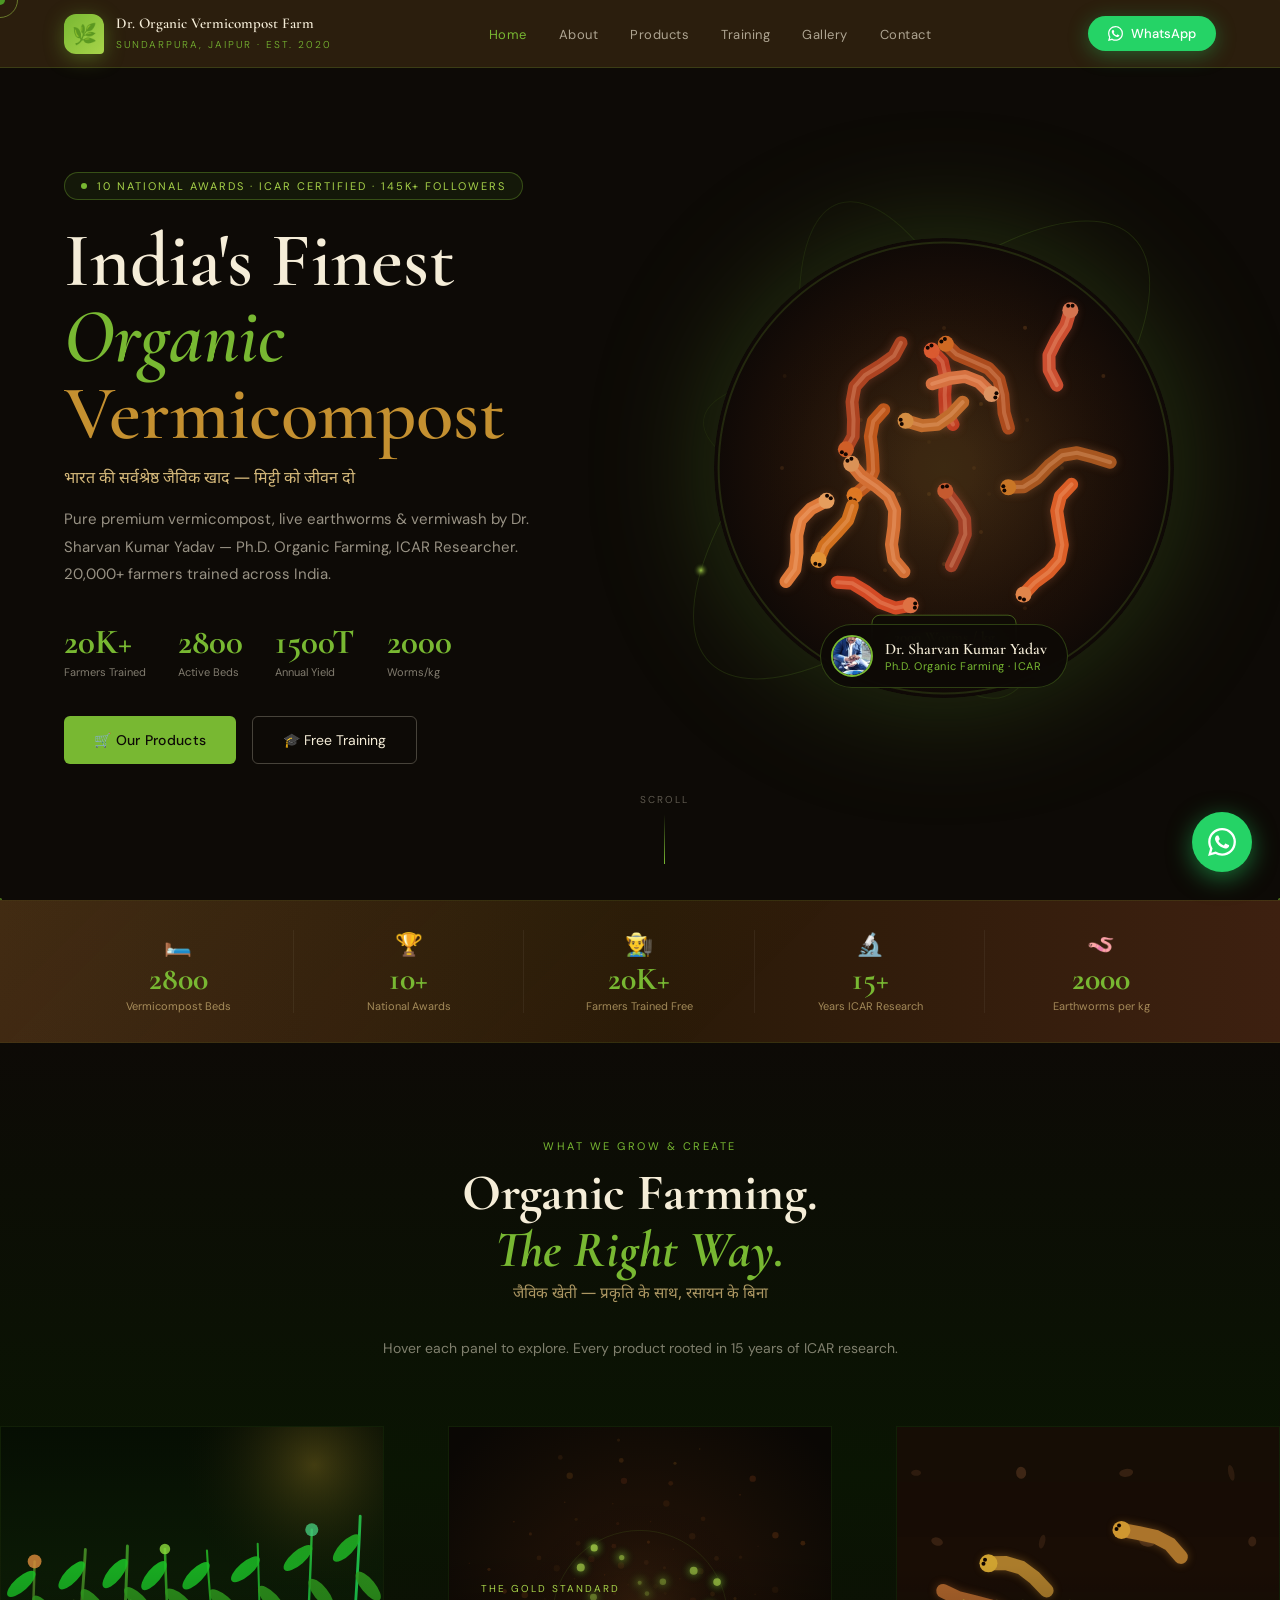
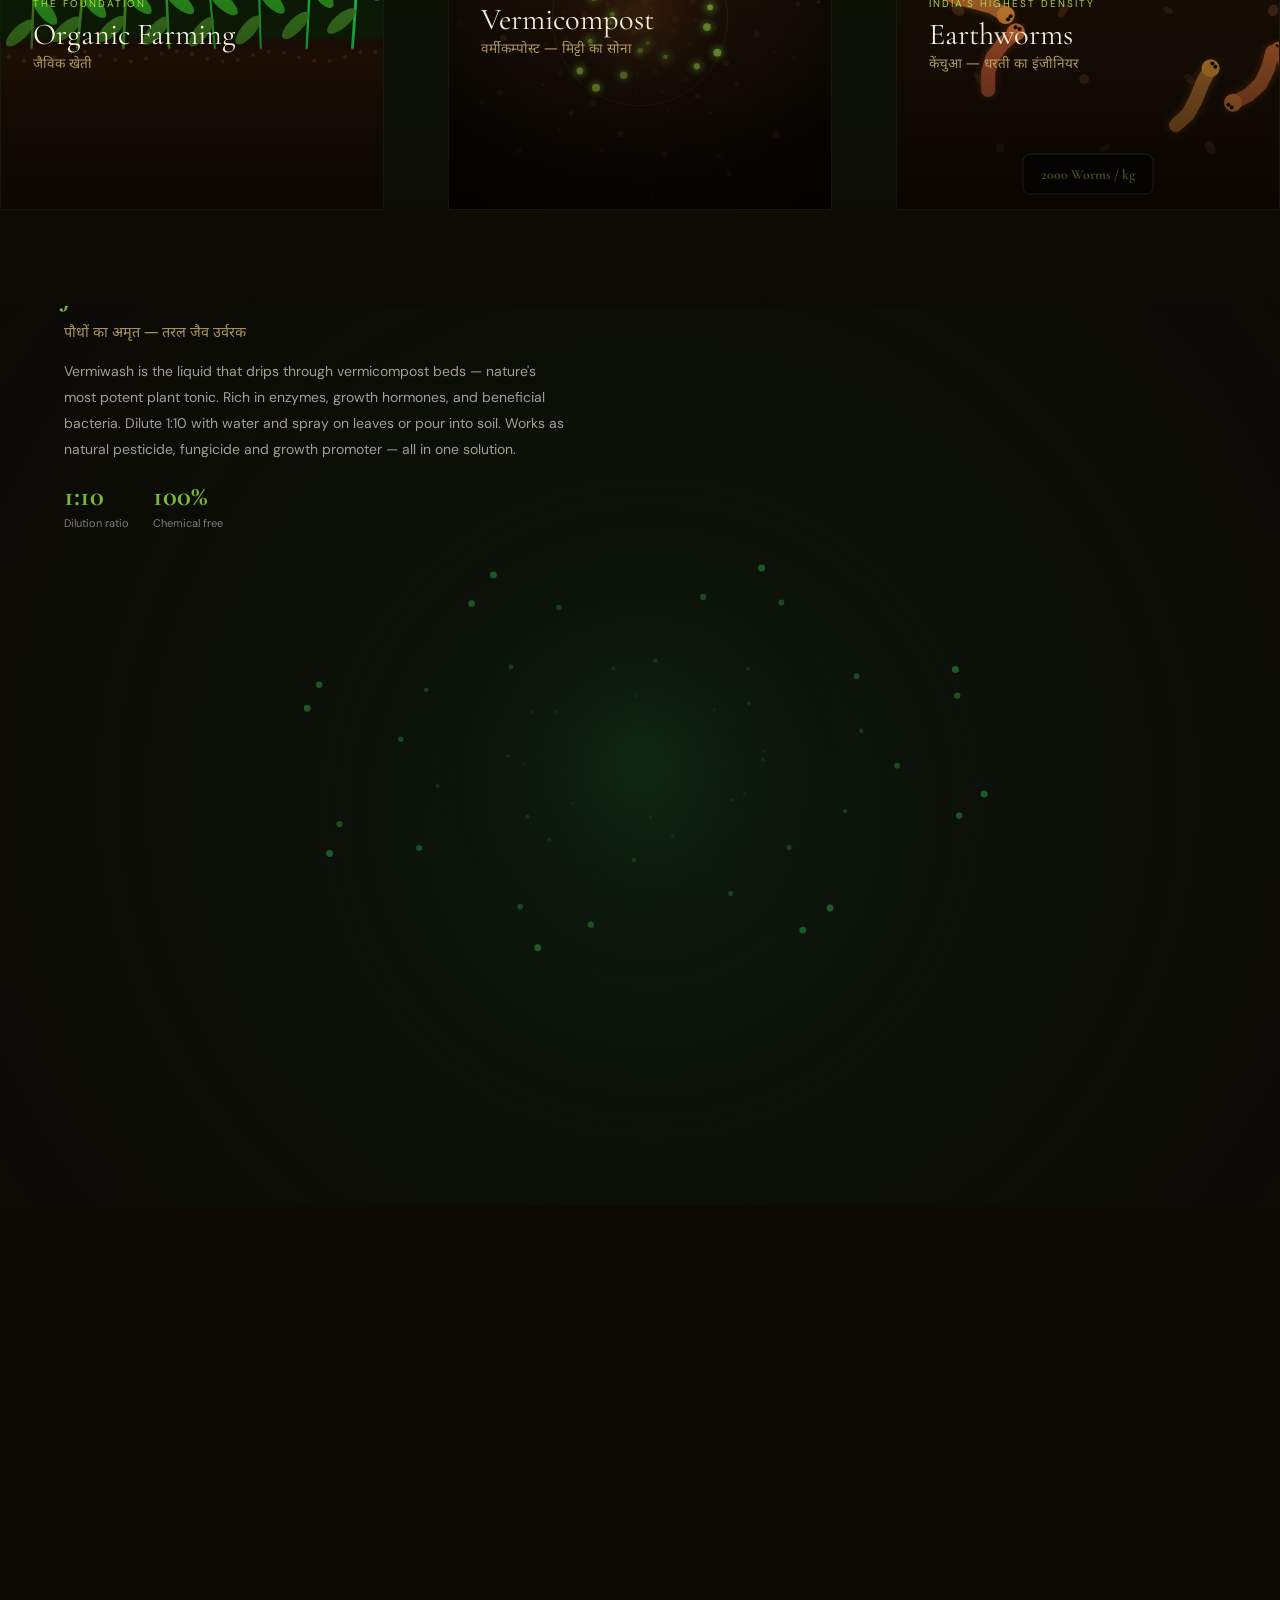
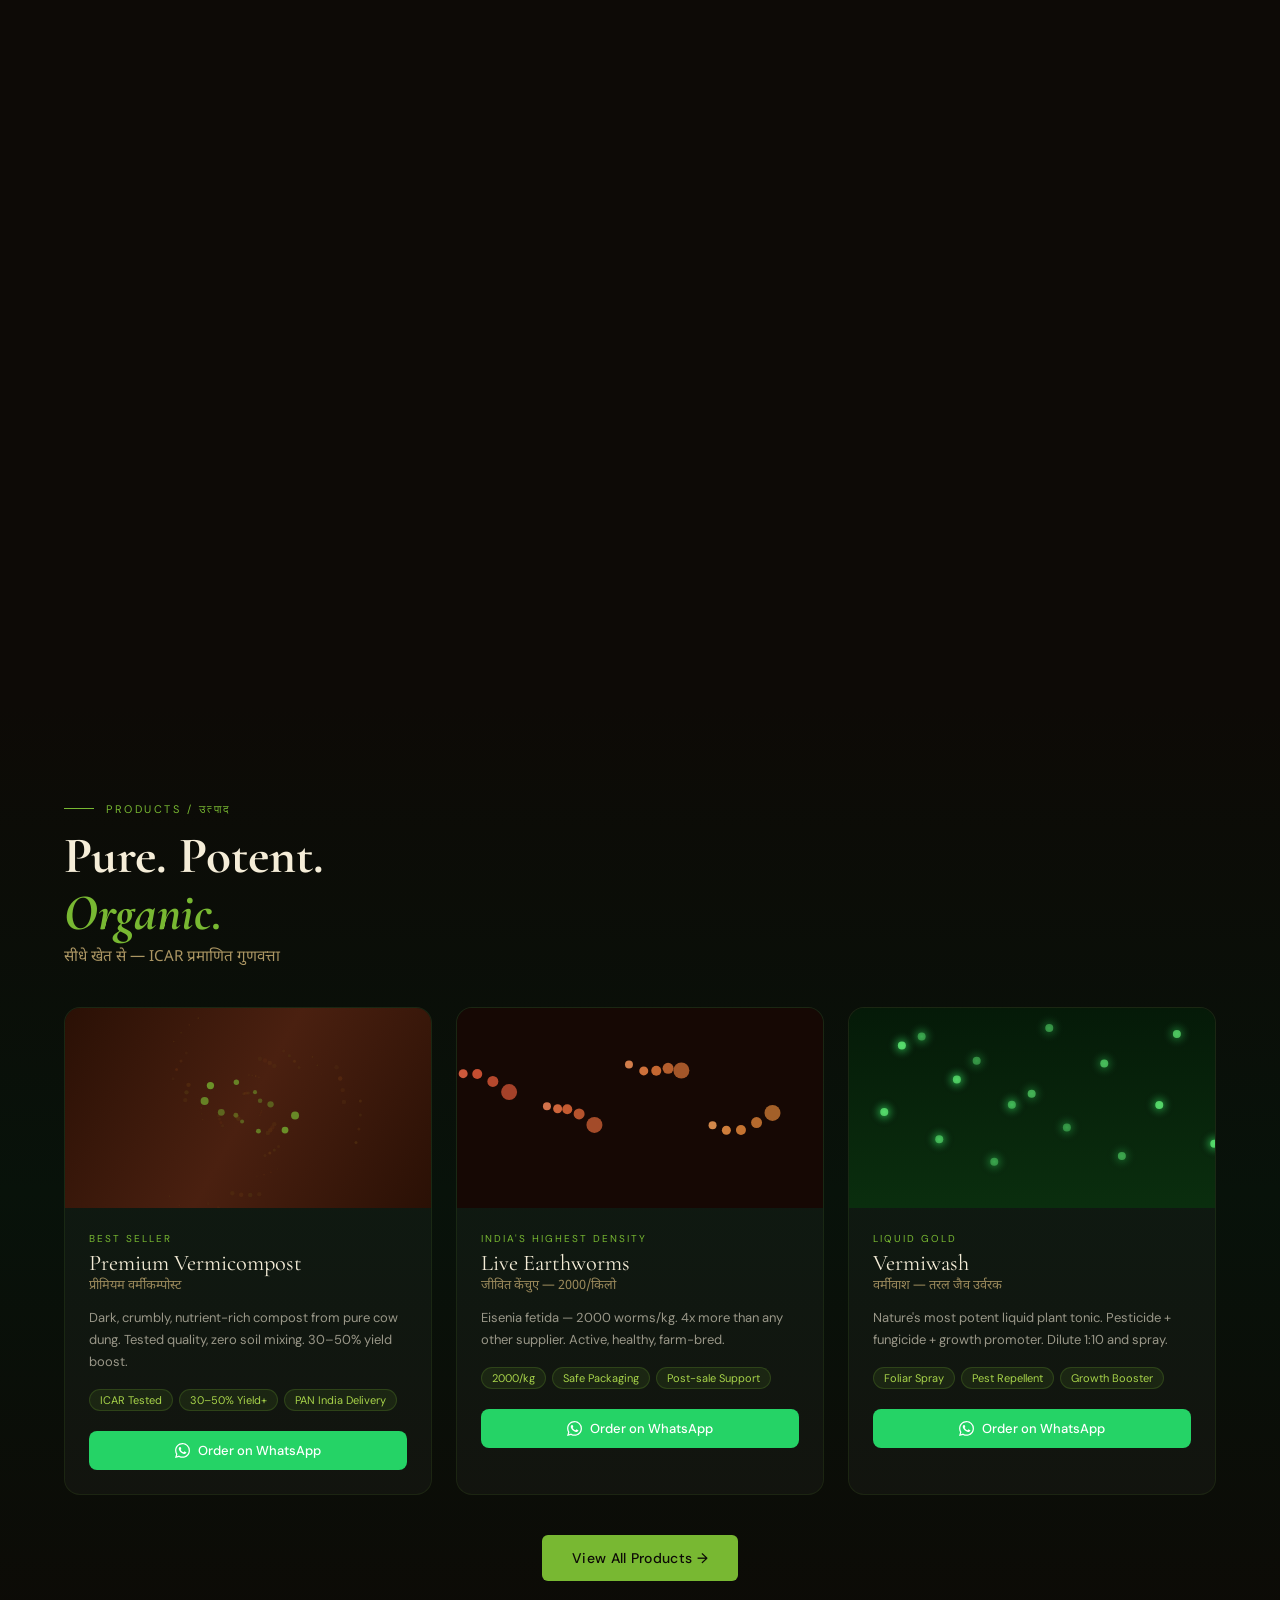
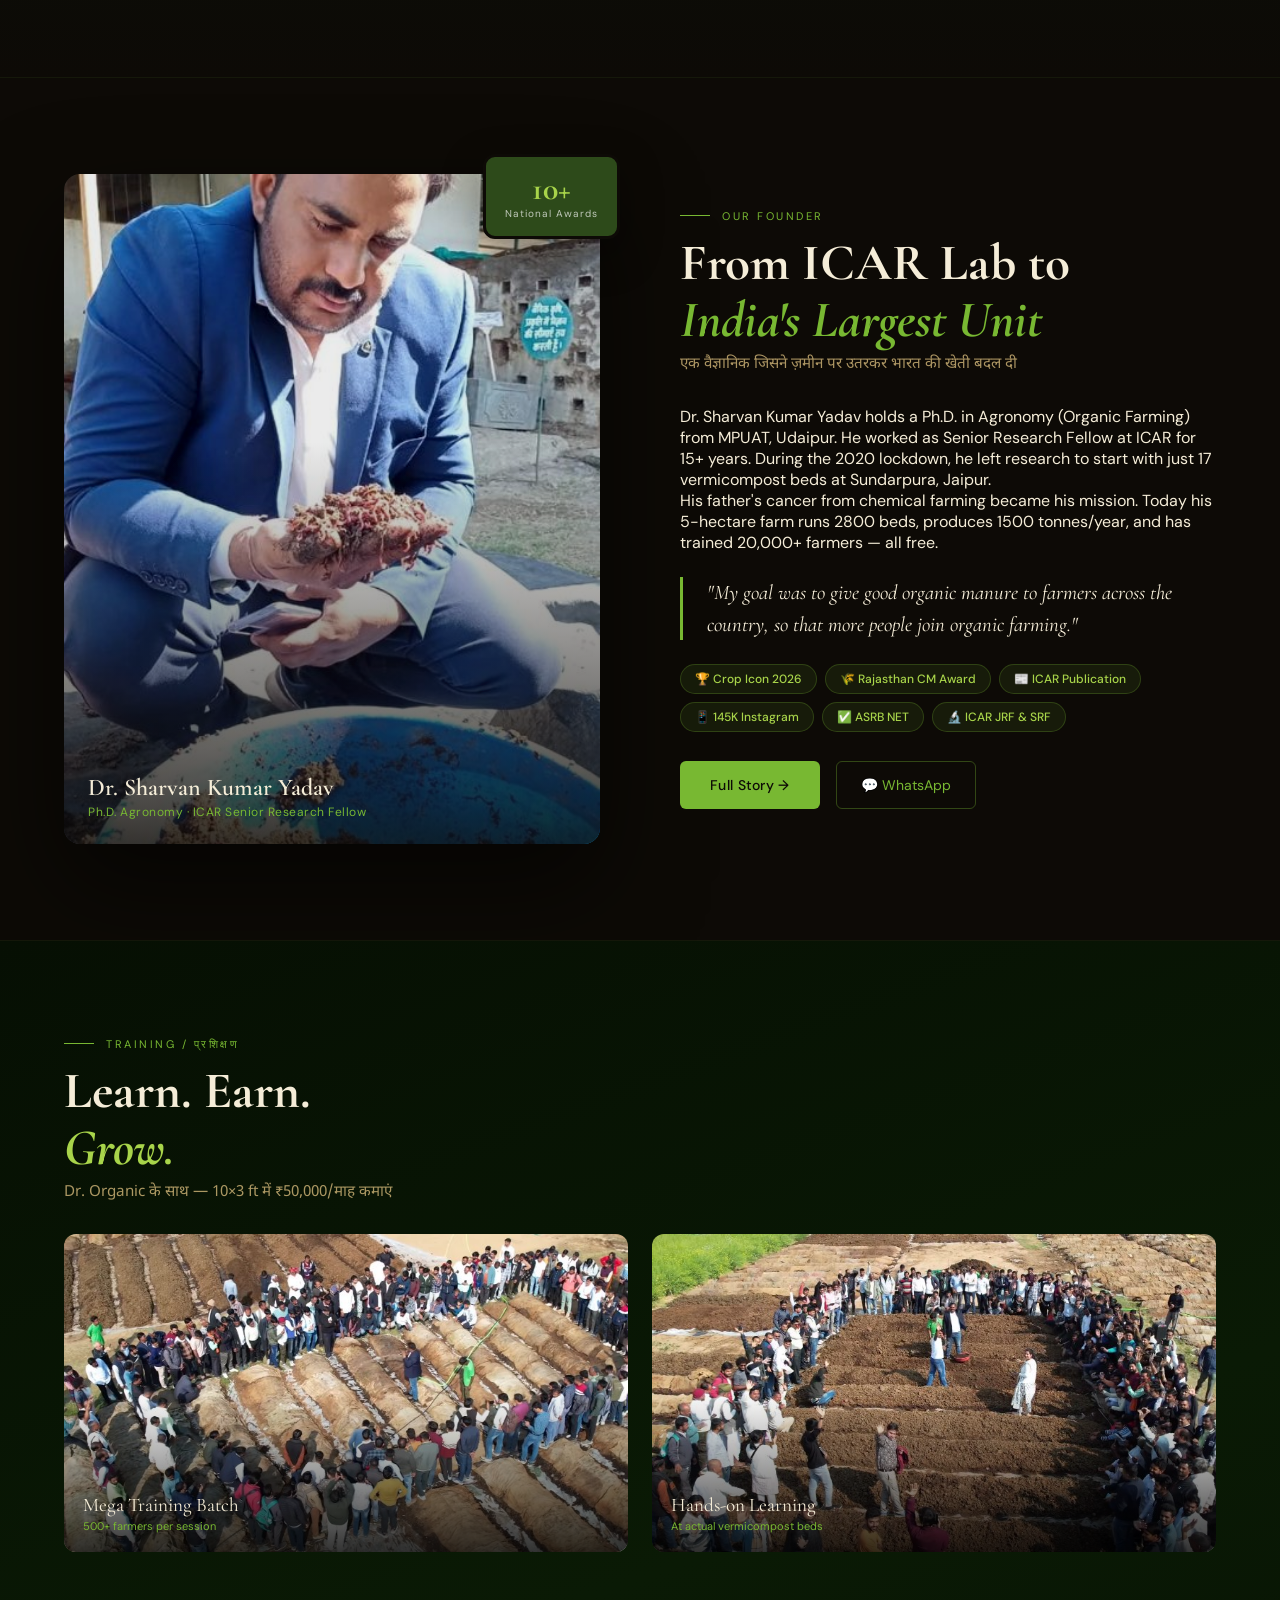
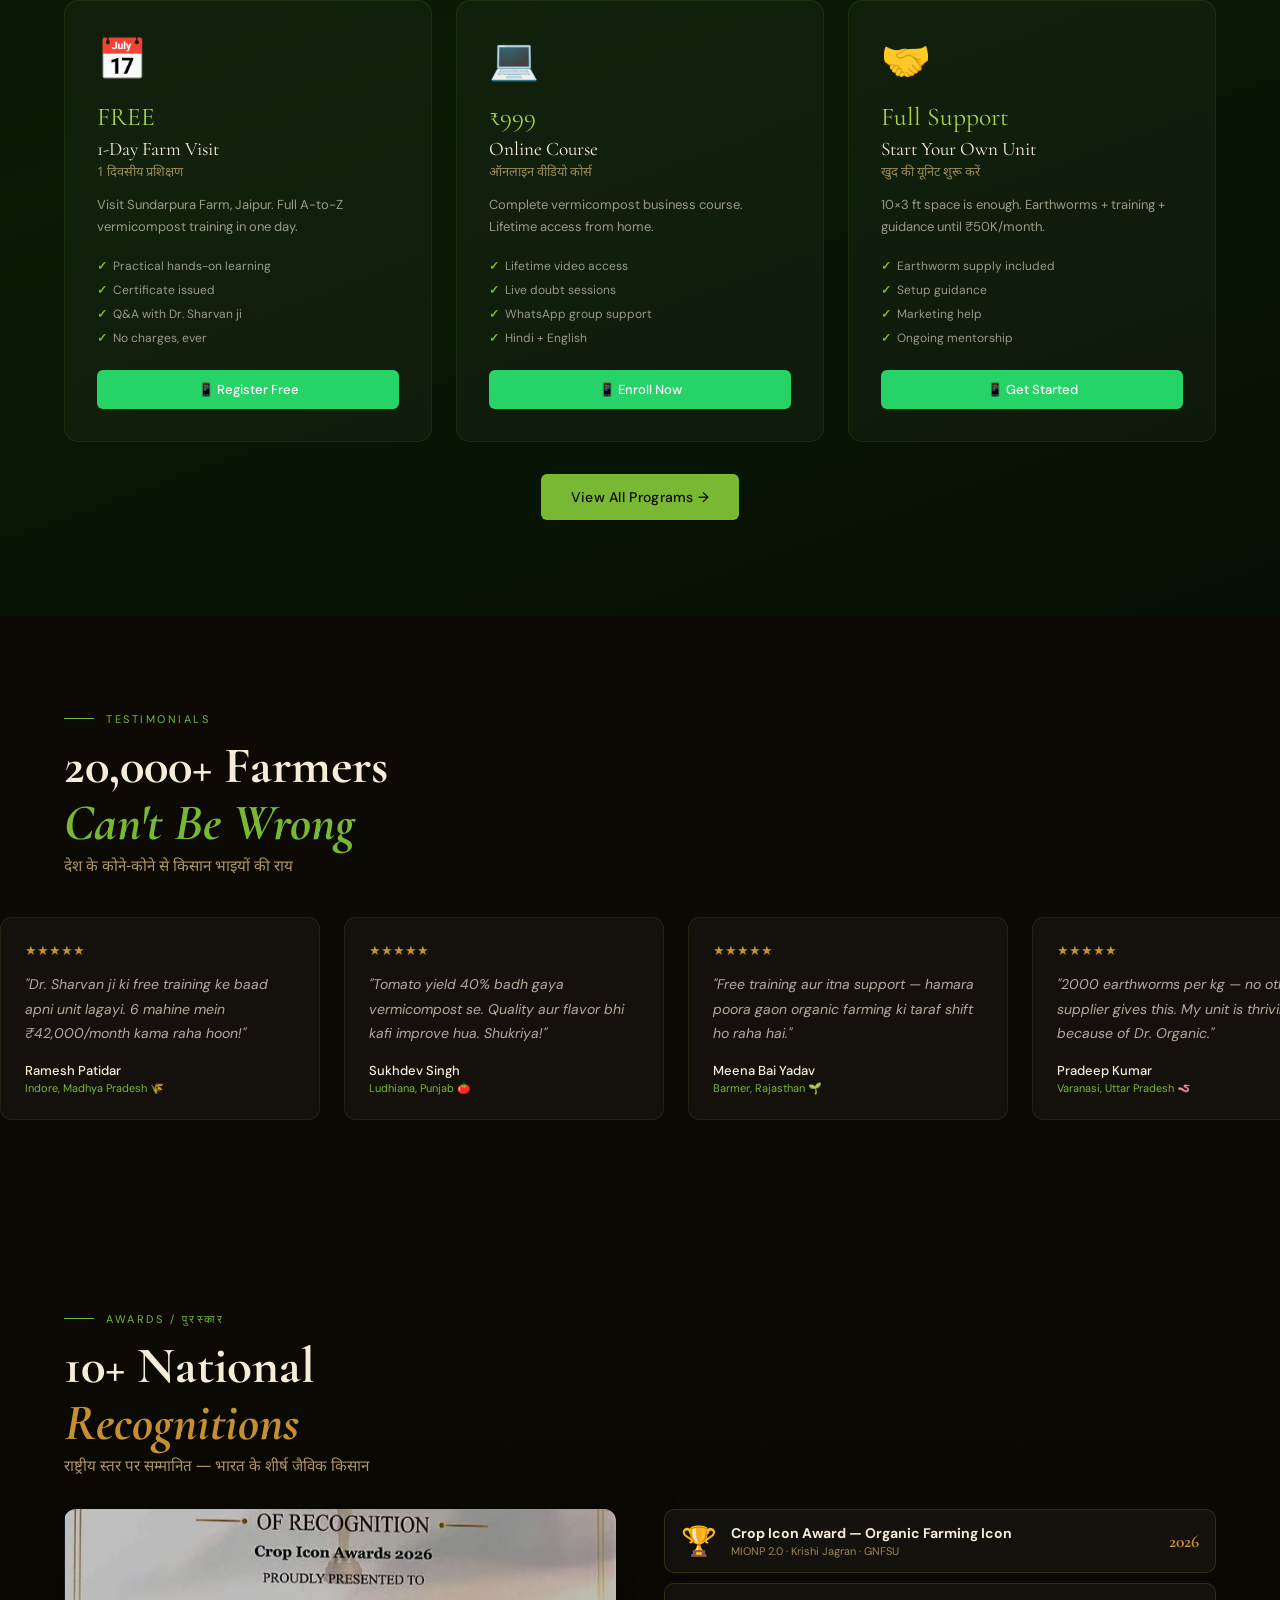
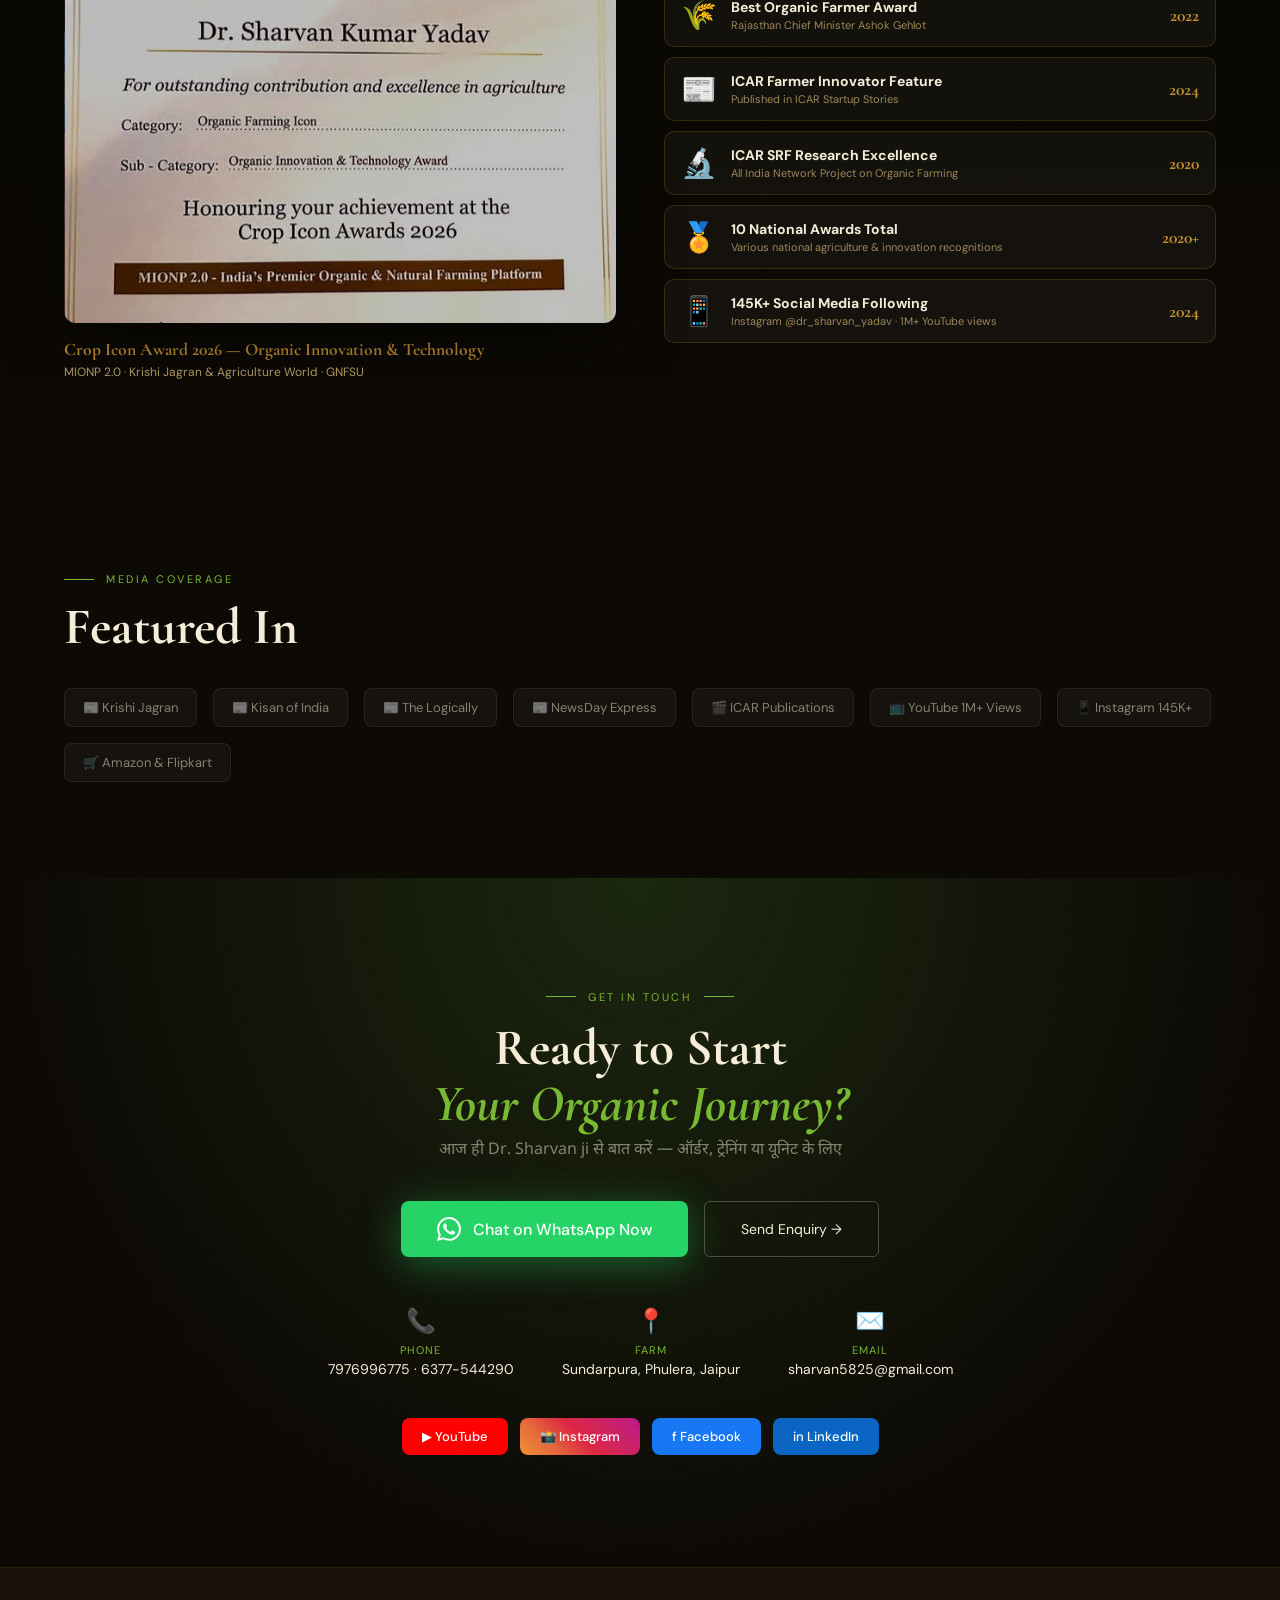
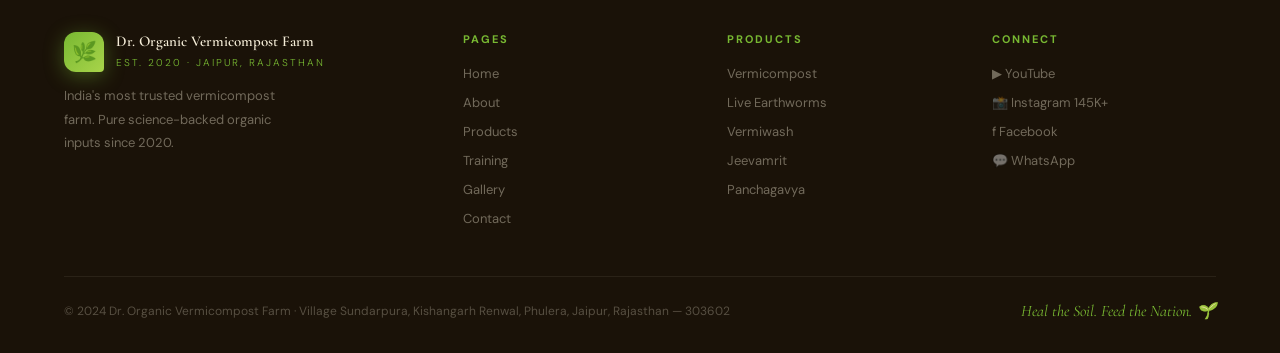
==== commit c1f2909f: "Update index.html" ====
--- a/index.html
+++ b/index.html
@@ -3,28 +3,319 @@
 <head>
   <meta charset="UTF-8">
   <meta name="viewport" content="width=device-width, initial-scale=1.0">
-  <meta name="description" content="Dr. Organic Vermicompost Farm - India's finest vermicompost, earthworms & organic farming training by Dr. Sharvan Kumar Yadav, Jaipur, Rajasthan. 10 National Awards, 20,000+ farmers trained.">
-  <meta name="keywords" content="vermicompost, organic farming, earthworms, vermiwash, Jaipur, Rajasthan, organic fertilizer, Dr Sharvan Yadav, ICAR">
+  <meta name="description" content="Dr. Organic Vermicompost Farm — India's finest organic vermicompost, earthworms & training by Dr. Sharvan Kumar Yadav. 10 National Awards. 20,000+ farmers trained.">
   <title>Dr. Organic Vermicompost Farm | Dr. Sharvan Kumar Yadav</title>
+  <link rel="icon" href="data:image/svg+xml,<svg xmlns='http://www.w3.org/2000/svg' viewBox='0 0 100 100'><text y='.9em' font-size='90'>🌱</text></svg>">
+  <link rel="preconnect" href="https://fonts.googleapis.com">
+  <link href="https://fonts.googleapis.com/css2?family=Cormorant+Garamond:ital,wght@0,300;0,400;0,600;0,700;1,400&family=DM+Sans:wght@300;400;500&family=Noto+Sans+Devanagari:wght@300;400;500&display=swap" rel="stylesheet">
   <link rel="stylesheet" href="css/style.css">
-  <link rel="icon" href="data:image/svg+xml,<svg xmlns='http://www.w3.org/2000/svg' viewBox='0 0 100 100'><text y='.9em' font-size='90'>🌱</text></svg>">
+  <style>
+    :root {
+      --ink:#0d0a06;--soil:#1a1208;--bark:#3d2010;--earth:#6b3e1a;
+      --moss:#2d4a1a;--leaf:#4a7a28;--sprout:#78b832;--lime:#a8d44a;
+      --cream:#f5edd8;--wheat:#d4b87a;--gold:#c49030;--white:#fdfaf4;
+    }
+    *{margin:0;padding:0;box-sizing:border-box}
+    html{scroll-behavior:smooth;overflow-x:hidden}
+    body{font-family:'DM Sans',sans-serif;background:var(--ink);color:var(--cream);overflow-x:hidden;cursor:none}
+    .hi{font-family:'Noto Sans Devanagari',sans-serif}
+    .serif{font-family:'Cormorant Garamond',serif}
+
+    /* CURSOR */
+    #cursor{position:fixed;width:10px;height:10px;background:var(--sprout);border-radius:50%;pointer-events:none;z-index:99999;transform:translate(-50%,-50%);transition:width .2s,height .2s;mix-blend-mode:difference}
+    #cursor-ring{position:fixed;width:36px;height:36px;border:1.5px solid rgba(168,212,74,.5);border-radius:50%;pointer-events:none;z-index:99998;transform:translate(-50%,-50%);transition:all .12s ease}
+
+    /* BG CANVAS */
+    #bgCanvas{position:fixed;inset:0;z-index:0;pointer-events:none;opacity:.6}
+
+    /* NAV */
+    nav{position:fixed;top:0;left:0;right:0;z-index:1000;display:flex;align-items:center;justify-content:space-between;padding:0 5%;height:68px;transition:all .4s}
+    nav.solid{background:rgba(13,10,6,.95);backdrop-filter:blur(20px);border-bottom:1px solid rgba(120,184,50,.15)}
+    .nav-logo{display:flex;align-items:center;gap:12px;text-decoration:none}
+    .nav-logo-mark{width:40px;height:40px;background:linear-gradient(135deg,var(--sprout),var(--lime));border-radius:12px 12px 4px 12px;display:flex;align-items:center;justify-content:center;font-size:20px;box-shadow:0 4px 20px rgba(120,184,50,.4);flex-shrink:0}
+    .nav-logo-text b{color:var(--cream);font-family:'Cormorant Garamond',serif;font-size:15px;font-weight:600;display:block;line-height:1.2}
+    .nav-logo-text span{color:var(--sprout);font-size:10px;letter-spacing:2px;text-transform:uppercase;font-weight:300}
+    .nav-links{display:flex;gap:2rem;list-style:none}
+    .nav-links a{color:rgba(245,237,216,.65);text-decoration:none;font-size:13px;letter-spacing:.5px;transition:color .2s}
+    .nav-links a:hover,.nav-links a.active{color:var(--sprout)}
+    .nav-wa{display:flex;align-items:center;gap:8px;background:#25D366;color:white;border:none;padding:9px 20px;border-radius:24px;font-size:13px;font-weight:500;cursor:none;text-decoration:none;box-shadow:0 4px 20px rgba(37,211,102,.35);transition:transform .2s,box-shadow .2s}
+    .nav-wa:hover{transform:translateY(-2px);box-shadow:0 8px 30px rgba(37,211,102,.5)}
+    .hamburger{display:none;flex-direction:column;gap:5px;background:none;border:none;cursor:none;padding:4px}
+    .hamburger span{width:24px;height:2px;background:var(--cream);border-radius:2px;transition:all .3s;display:block}
+
+    /* HERO */
+    #hero{position:relative;min-height:100vh;display:flex;align-items:center;overflow:hidden}
+    #heroCanvas{position:absolute;inset:0;z-index:1;width:100%;height:100%}
+    .hero-content{position:relative;z-index:2;width:100%;max-width:1300px;margin:0 auto;padding:100px 5% 4rem;display:grid;grid-template-columns:1fr 1fr;gap:4rem;align-items:center}
+    .hero-eyebrow{display:inline-flex;align-items:center;gap:10px;border:1px solid rgba(120,184,50,.35);background:rgba(120,184,50,.08);padding:6px 16px;border-radius:30px;font-size:11px;letter-spacing:2px;text-transform:uppercase;color:var(--lime);margin-bottom:1.4rem;animation:fadeUp .8s both}
+    .hero-eyebrow .dot{width:6px;height:6px;background:var(--sprout);border-radius:50%;animation:pulse2 2s infinite}
+    @keyframes pulse2{0%,100%{opacity:1;transform:scale(1)}50%{opacity:.5;transform:scale(1.5)}}
+    .hero-h1{font-family:'Cormorant Garamond',serif;font-size:clamp(3rem,6vw,5.5rem);line-height:1.0;font-weight:600;margin-bottom:1rem;animation:fadeUp .8s .1s both}
+    .hero-h1 .lw{color:var(--cream);display:block}
+    .hero-h1 .lg{color:var(--sprout);display:block;font-style:italic}
+    .hero-h1 .lo{color:var(--gold);display:block}
+    .hero-sub-hi{font-family:'Noto Sans Devanagari',sans-serif;font-size:1rem;color:var(--wheat);margin-bottom:1rem;opacity:.85;animation:fadeUp .8s .2s both}
+    .hero-desc{font-size:15px;color:rgba(245,237,216,.6);line-height:1.85;max-width:480px;margin-bottom:2.2rem;animation:fadeUp .8s .3s both}
+    .hero-stats{display:flex;gap:2rem;margin-bottom:2.2rem;animation:fadeUp .8s .4s both}
+    .hs-num{font-family:'Cormorant Garamond',serif;font-size:2.2rem;font-weight:700;color:var(--sprout);line-height:1;display:block}
+    .hs-lbl{font-size:11px;color:rgba(245,237,216,.5);margin-top:2px}
+    .hero-btns{display:flex;gap:1rem;flex-wrap:wrap;animation:fadeUp .8s .5s both}
+    .btn-p{display:inline-flex;align-items:center;gap:8px;background:var(--sprout);color:var(--ink);border:none;padding:14px 30px;border-radius:6px;font-size:14px;font-weight:500;cursor:none;text-decoration:none;transition:transform .2s,box-shadow .2s;letter-spacing:.3px}
+    .btn-p:hover{transform:translateY(-3px);box-shadow:0 12px 35px rgba(120,184,50,.5)}
+    .btn-g{display:inline-flex;align-items:center;gap:8px;background:transparent;color:var(--cream);border:1px solid rgba(245,237,216,.25);padding:14px 30px;border-radius:6px;font-size:14px;cursor:none;text-decoration:none;transition:all .2s}
+    .btn-g:hover{border-color:var(--sprout);color:var(--sprout)}
+
+    /* WORM CANVAS */
+    .hero-right{display:flex;justify-content:center;align-items:center;position:relative;animation:fadeUp .8s .3s both}
+    #wormHeroCanvas{width:460px;height:460px;border-radius:50%;filter:drop-shadow(0 0 60px rgba(120,184,50,.25))}
+    .founder-pill{position:absolute;bottom:10px;left:50%;transform:translateX(-50%);display:flex;align-items:center;gap:12px;background:rgba(13,10,6,.88);border:1px solid rgba(120,184,50,.3);border-radius:50px;padding:10px 20px 10px 10px;backdrop-filter:blur(12px);white-space:nowrap}
+    .fp-img{width:42px;height:42px;border-radius:50%;object-fit:cover;border:2px solid var(--sprout);flex-shrink:0}
+    .fp-n{font-family:'Cormorant Garamond',serif;font-size:1rem;color:var(--cream);font-weight:600;display:block}
+    .fp-t{font-size:11px;color:var(--sprout);letter-spacing:.5px;display:block}
+    @keyframes fadeUp{from{opacity:0;transform:translateY(30px)}to{opacity:1;transform:translateY(0)}}
+
+    /* SCROLL IND */
+    .scroll-ind{position:absolute;bottom:36px;left:50%;transform:translateX(-50%);z-index:2;display:flex;flex-direction:column;align-items:center;gap:8px;animation:fadeUp 1s .9s both}
+    .scroll-ind span{font-size:10px;letter-spacing:2px;text-transform:uppercase;color:rgba(245,237,216,.35)}
+    .scroll-line{width:1px;height:50px;background:linear-gradient(to bottom,transparent,var(--sprout));animation:sDown 2s infinite}
+    @keyframes sDown{0%{transform:scaleY(0);transform-origin:top}50%{transform:scaleY(1);transform-origin:top}51%{transform:scaleY(1);transform-origin:bottom}100%{transform:scaleY(0);transform-origin:bottom}}
+
+    /* STATS BAND */
+    .stats-band{position:relative;z-index:3;background:linear-gradient(90deg,var(--bark),#2a1a08,var(--bark));border-top:1px solid rgba(120,184,50,.12);border-bottom:1px solid rgba(120,184,50,.12);padding:1.8rem 5%;display:grid;grid-template-columns:repeat(5,1fr)}
+    .sb-item{text-align:center;padding:0 1rem;border-right:1px solid rgba(245,237,216,.06)}
+    .sb-item:last-child{border-right:none}
+    .sb-icon{font-size:1.4rem;margin-bottom:4px;display:block}
+    .sb-num{font-family:'Cormorant Garamond',serif;font-size:2rem;font-weight:700;color:var(--sprout);display:block;line-height:1}
+    .sb-lbl{font-size:11px;color:var(--wheat);opacity:.7;margin-top:4px;display:block}
+
+    /* SECTIONS */
+    .sec{padding:6rem 0;position:relative;z-index:2}
+    .sec-inner{max-width:1300px;margin:0 auto;padding:0 5%}
+    .sec-eyebrow{display:flex;align-items:center;gap:12px;font-size:11px;letter-spacing:2.5px;text-transform:uppercase;color:var(--sprout);margin-bottom:.8rem}
+    .sec-eyebrow::before{content:'';width:30px;height:1px;background:var(--sprout)}
+    .sec-h{font-family:'Cormorant Garamond',serif;font-size:clamp(2.2rem,4vw,3.5rem);line-height:1.1;margin-bottom:.4rem}
+    .sec-hi{font-family:'Noto Sans Devanagari',sans-serif;color:var(--wheat);font-size:.95rem;margin-bottom:2rem;opacity:.8}
+
+    /* FARMING 3D CARDS */
+    #farming-sec{background:linear-gradient(180deg,var(--ink) 0%,#0a1503 50%,var(--ink) 100%)}
+    .farming-intro{text-align:center;max-width:700px;margin:0 auto 4rem;padding:0 5%}
+    .farming-intro .sec-eyebrow{justify-content:center}
+    .farming-intro .sec-eyebrow::before{display:none}
+    .farm-grid{display:grid;grid-template-columns:1fr 1fr 1fr}
+    .f3d{position:relative;overflow:hidden;cursor:none;border:1px solid rgba(120,184,50,.07);transition:z-index 0s}
+    .f3d:hover{z-index:10}
+    .f3d-cw{width:100%;aspect-ratio:1;position:relative}
+    .f3d-cw canvas{width:100%!important;height:100%!important;display:block}
+    .f3d-info{position:absolute;bottom:0;left:0;right:0;padding:2rem;background:linear-gradient(to top,rgba(0,0,0,.93) 0%,rgba(0,0,0,.55) 50%,transparent 100%);transform:translateY(32%);transition:transform .4s cubic-bezier(.4,0,.2,1)}
+    .f3d:hover .f3d-info{transform:translateY(0)}
+    .f3d-tag{font-size:10px;letter-spacing:2px;text-transform:uppercase;color:var(--lime);margin-bottom:.5rem;display:block}
+    .f3d-name{font-family:'Cormorant Garamond',serif;font-size:1.9rem;color:var(--cream);margin-bottom:.3rem;line-height:1.1}
+    .f3d-hi{font-family:'Noto Sans Devanagari',sans-serif;font-size:.85rem;color:var(--wheat);margin-bottom:.8rem;opacity:.8}
+    .f3d-desc{font-size:13px;color:rgba(245,237,216,.7);line-height:1.7;opacity:0;transform:translateY(14px);transition:opacity .4s .1s,transform .4s .1s}
+    .f3d:hover .f3d-desc{opacity:1;transform:translateY(0)}
+    .f3d-cta{display:inline-flex;align-items:center;gap:6px;margin-top:1rem;background:#25D366;color:white;padding:9px 18px;border-radius:4px;font-size:12px;font-weight:500;text-decoration:none;cursor:none;opacity:0;transform:translateY(8px);transition:opacity .4s .15s,transform .4s .15s}
+    .f3d:hover .f3d-cta{opacity:1;transform:translateY(0)}
+
+    /* SCROLL STORY */
+    #scroll-story{position:relative;background:var(--ink)}
+    .story-sticky{position:sticky;top:0;height:100vh;display:flex;align-items:center;justify-content:center;overflow:hidden}
+    #storyCanvas{position:absolute;inset:0;width:100%;height:100%}
+    .story-panels{position:relative;z-index:2;width:100%;max-width:1300px;margin:0 auto;padding:0 5%;pointer-events:none}
+    .sp{max-width:500px;opacity:0;transform:translateX(-40px);transition:opacity .6s,transform .6s;pointer-events:none}
+    .sp.active{opacity:1;transform:translateX(0)}
+    .sp.right{margin-left:auto;transform:translateX(40px)}
+    .sp.right.active{transform:translateX(0)}
+    .sp-num{font-family:'Cormorant Garamond',serif;font-size:5rem;font-weight:700;color:rgba(120,184,50,.1);line-height:1;margin-bottom:-.5rem}
+    .sp-tag{font-size:10px;letter-spacing:2px;text-transform:uppercase;color:var(--sprout);margin-bottom:.6rem;display:block}
+    .sp-h{font-family:'Cormorant Garamond',serif;font-size:2.2rem;color:var(--cream);line-height:1.15;margin-bottom:.8rem}
+    .sp-hi{font-family:'Noto Sans Devanagari',sans-serif;font-size:.9rem;color:var(--wheat);margin-bottom:1rem;opacity:.8}
+    .sp-desc{font-size:14px;color:rgba(245,237,216,.65);line-height:1.85}
+    .sp-stats{display:flex;gap:1.5rem;margin-top:1.2rem}
+    .sp-snum{font-family:'Cormorant Garamond',serif;font-size:1.8rem;color:var(--sprout);font-weight:700;display:block;line-height:1}
+    .sp-slbl{font-size:11px;color:rgba(245,237,216,.5)}
+    .scroll-spacer{height:300vh}
+
+    /* PRODUCTS */
+    #products-sec{background:linear-gradient(180deg,var(--ink),#08120a,var(--ink))}
+    .prod-grid{display:grid;grid-template-columns:repeat(3,1fr);gap:1.5rem;margin-top:2.5rem}
+    .prod-card{background:rgba(255,255,255,.03);border:1px solid rgba(120,184,50,.1);border-radius:16px;overflow:hidden;position:relative;transition:transform .4s,box-shadow .4s,border-color .4s}
+    .prod-card:hover{transform:translateY(-8px) scale(1.02);box-shadow:0 30px 80px rgba(0,0,0,.5),0 0 0 1px rgba(120,184,50,.3);border-color:rgba(120,184,50,.4)}
+    .prod-cw{height:200px;position:relative;overflow:hidden}
+    .prod-cw canvas{width:100%!important;height:100%!important;display:block}
+    .prod-body{padding:1.5rem}
+    .prod-tag{font-size:10px;letter-spacing:2px;text-transform:uppercase;color:var(--sprout);margin-bottom:4px}
+    .prod-name{font-family:'Cormorant Garamond',serif;font-size:1.4rem;color:var(--cream);margin-bottom:2px}
+    .prod-hi{font-family:'Noto Sans Devanagari',sans-serif;font-size:.8rem;color:var(--wheat);margin-bottom:.8rem;opacity:.7}
+    .prod-desc{font-size:13px;color:rgba(245,237,216,.6);line-height:1.7;margin-bottom:1rem}
+    .prod-tags{display:flex;flex-wrap:wrap;gap:6px;margin-bottom:1.2rem}
+    .ptag{font-size:11px;color:var(--lime);background:rgba(120,184,50,.1);border:1px solid rgba(120,184,50,.2);padding:3px 10px;border-radius:12px}
+    .prod-wa{display:flex;align-items:center;justify-content:center;gap:8px;width:100%;background:#25D366;color:white;border:none;padding:11px;border-radius:8px;font-size:13px;font-weight:500;cursor:none;text-decoration:none;transition:transform .2s,box-shadow .2s}
+    .prod-wa:hover{transform:translateY(-2px);box-shadow:0 8px 25px rgba(37,211,102,.4)}
+
+    /* FOUNDER */
+    #founder-sec{background:var(--ink);border-top:1px solid rgba(120,184,50,.08);border-bottom:1px solid rgba(120,184,50,.08)}
+    .founder-grid{display:grid;grid-template-columns:1fr 1fr;gap:5rem;align-items:center}
+    .founder-frame{border-radius:16px;overflow:hidden;position:relative;aspect-ratio:4/5;box-shadow:0 40px 100px rgba(0,0,0,.6)}
+    .founder-frame img{width:100%;height:100%;object-fit:cover;filter:brightness(.9) contrast(1.05)}
+    .founder-frame::after{content:'';position:absolute;inset:0;background:linear-gradient(to top,rgba(13,10,6,.8) 0%,transparent 60%)}
+    .founder-cap{position:absolute;bottom:1.5rem;left:1.5rem;right:1.5rem;z-index:2}
+    .fcap-name{font-family:'Cormorant Garamond',serif;font-size:1.5rem;color:var(--cream);font-weight:600}
+    .fcap-title{font-size:12px;color:var(--sprout);letter-spacing:.5px;margin-top:2px}
+    .founder-badge{position:absolute;top:-20px;right:-20px;background:var(--moss);border:3px solid var(--ink);border-radius:12px;padding:1rem 1.2rem;text-align:center;box-shadow:0 15px 40px rgba(0,0,0,.4)}
+    .fb-num{font-family:'Cormorant Garamond',serif;font-size:2rem;color:var(--lime);font-weight:700;line-height:1;display:block}
+    .fb-lbl{font-size:10px;color:rgba(255,255,255,.7);letter-spacing:1px;margin-top:2px;display:block}
+    .founder-text p{font-size:15px;color:rgba(245,237,216,.65);line-height:1.9;margin-bottom:1.2rem}
+    .founder-quote{border-left:3px solid var(--sprout);padding-left:1.5rem;margin:1.5rem 0}
+    .fq-text{font-family:'Cormorant Garamond',serif;font-size:1.3rem;color:var(--cream);font-style:italic;line-height:1.5}
+    .f-awards{display:flex;flex-wrap:wrap;gap:8px;margin-top:1.5rem}
+    .faw{background:rgba(120,184,50,.1);border:1px solid rgba(120,184,50,.25);color:var(--lime);font-size:12px;font-weight:500;padding:6px 14px;border-radius:20px}
+
+    /* TRAINING */
+    #training-sec{background:linear-gradient(160deg,#060f03,#0a1a05,#060f03)}
+    .tp-grid{display:grid;grid-template-columns:1fr 1fr;gap:1.5rem;margin-bottom:3rem}
+    .tp-item{border-radius:12px;overflow:hidden;position:relative;aspect-ratio:16/9;cursor:none}
+    .tp-item img{width:100%;height:100%;object-fit:cover;transition:transform .5s}
+    .tp-item:hover img{transform:scale(1.06)}
+    .tp-ov{position:absolute;inset:0;background:linear-gradient(to top,rgba(0,0,0,.8) 0%,transparent 50%);display:flex;align-items:flex-end;padding:1.2rem}
+    .tp-name{font-family:'Cormorant Garamond',serif;font-size:1.2rem;color:var(--cream);display:block}
+    .tp-sub{font-size:11px;color:var(--sprout);margin-top:2px;display:block}
+    .tc-grid{display:grid;grid-template-columns:repeat(3,1fr);gap:1.5rem}
+    .tc2{background:rgba(255,255,255,.03);border:1px solid rgba(120,184,50,.1);border-radius:14px;padding:2rem;position:relative;overflow:hidden;transition:all .3s}
+    .tc2::before{content:'';position:absolute;top:0;left:0;right:0;height:2px;background:linear-gradient(90deg,var(--sprout),var(--lime));transform:scaleX(0);transform-origin:left;transition:transform .3s}
+    .tc2:hover{border-color:rgba(120,184,50,.3);transform:translateY(-4px)}
+    .tc2:hover::before{transform:scaleX(1)}
+    .tc2-icon{font-size:2.5rem;margin-bottom:1rem;display:block}
+    .tc2-price{font-family:'Cormorant Garamond',serif;font-size:1.6rem;color:var(--lime);margin-bottom:.3rem}
+    .tc2-name{font-family:'Cormorant Garamond',serif;font-size:1.2rem;color:var(--cream);margin-bottom:.3rem}
+    .tc2-hi{font-family:'Noto Sans Devanagari',sans-serif;font-size:.8rem;color:var(--wheat);opacity:.7;margin-bottom:.8rem}
+    .tc2-desc{font-size:13px;color:rgba(245,237,216,.6);line-height:1.7;margin-bottom:1rem}
+    .tc2-ul{list-style:none;margin-bottom:1.2rem}
+    .tc2-ul li{font-size:12px;color:rgba(245,237,216,.6);padding:4px 0;display:flex;align-items:center;gap:6px}
+    .tc2-ul li::before{content:'✓';color:var(--sprout);font-weight:700;flex-shrink:0}
+    .tc2-wa{display:flex;align-items:center;justify-content:center;gap:6px;width:100%;background:#25D366;color:white;border:none;padding:11px;border-radius:6px;font-size:13px;font-weight:500;cursor:none;text-decoration:none;transition:all .2s}
+    .tc2-wa:hover{box-shadow:0 6px 20px rgba(37,211,102,.4)}
+
+    /* TESTIMONIALS MARQUEE */
+    #testimonials-sec{background:var(--ink)}
+    .test-wrap{overflow:hidden;margin-top:2.5rem}
+    .test-marquee{display:flex;gap:1.5rem;animation:marquee 30s linear infinite;width:max-content}
+    .test-marquee:hover{animation-play-state:paused}
+    @keyframes marquee{from{transform:translateX(0)}to{transform:translateX(-50%)}}
+    .tcard{background:rgba(255,255,255,.03);border:1px solid rgba(120,184,50,.1);border-radius:12px;padding:1.5rem;width:320px;flex-shrink:0;transition:border-color .2s}
+    .tcard:hover{border-color:rgba(120,184,50,.3)}
+    .tcard-stars{color:var(--gold);font-size:13px;margin-bottom:.8rem}
+    .tcard-text{font-size:14px;color:rgba(245,237,216,.7);line-height:1.75;font-style:italic;margin-bottom:1rem}
+    .tcard-author{font-weight:500;font-size:13px;color:var(--cream)}
+    .tcard-from{font-size:11px;color:var(--sprout);margin-top:2px}
+
+    /* AWARDS */
+    #awards-sec{background:linear-gradient(180deg,var(--ink),#0a0802,var(--ink))}
+    .awards-grid{display:grid;grid-template-columns:1fr 1fr;gap:3rem;align-items:start;margin-top:2rem}
+    .award-cert{border-radius:12px;overflow:hidden;box-shadow:0 20px 60px rgba(0,0,0,.5)}
+    .award-cert img{width:100%;display:block}
+    .award-cert-cap{margin-top:1rem}
+    .award-cert-cap h4{font-family:'Cormorant Garamond',serif;color:var(--gold);font-size:1.1rem}
+    .award-cert-cap p{font-size:12px;color:var(--wheat);margin-top:4px;opacity:.8}
+    .awards-list{display:flex;flex-direction:column;gap:10px}
+    .aw-item{background:rgba(255,255,255,.04);border:1px solid rgba(201,160,48,.18);border-radius:10px;padding:12px 16px;display:flex;align-items:center;gap:14px;transition:all .2s}
+    .aw-item:hover{border-color:rgba(201,160,48,.4);transform:translateX(5px)}
+    .aw-icon{font-size:1.8rem;flex-shrink:0}
+    .aw-name{font-size:14px;font-weight:700;color:var(--cream)}
+    .aw-org{font-size:11px;color:var(--wheat);opacity:.7;margin-top:2px}
+    .aw-year{margin-left:auto;font-family:'Cormorant Garamond',serif;font-size:1.1rem;color:var(--gold);font-weight:700;flex-shrink:0}
+
+    /* MEDIA */
+    #media-sec{background:var(--ink)}
+    .media-row{display:flex;flex-wrap:wrap;gap:1rem;margin-top:2rem}
+    .ml-item{background:rgba(255,255,255,.04);border:1px solid rgba(245,237,216,.07);border-radius:8px;padding:10px 18px;font-size:13px;color:rgba(245,237,216,.5);transition:all .2s;cursor:none}
+    .ml-item:hover{border-color:rgba(120,184,50,.3);color:var(--sprout);background:rgba(120,184,50,.06)}
+
+    /* CTA */
+    #cta-sec{background:radial-gradient(ellipse at 50% 0%,rgba(45,74,26,.45) 0%,transparent 70%),var(--ink);text-align:center;padding:7rem 5%}
+    #cta-sec .sec-h{color:var(--cream);max-width:700px;margin:0 auto .5rem}
+    .cta-sub{font-size:16px;color:rgba(245,237,216,.5);max-width:500px;margin:0 auto 2.5rem}
+    .cta-btns{display:flex;gap:1rem;justify-content:center;flex-wrap:wrap}
+    .cta-wa{display:inline-flex;align-items:center;gap:12px;background:#25D366;color:white;padding:16px 36px;border-radius:8px;font-size:16px;font-weight:500;text-decoration:none;cursor:none;box-shadow:0 8px 40px rgba(37,211,102,.4);transition:transform .2s,box-shadow .2s}
+    .cta-wa:hover{transform:translateY(-3px);box-shadow:0 15px 50px rgba(37,211,102,.5)}
+    .cta-info{display:flex;justify-content:center;gap:3rem;margin-top:3rem;flex-wrap:wrap}
+    .ci2-icon{font-size:1.5rem;margin-bottom:.4rem;display:block}
+    .ci2-lbl{font-size:11px;letter-spacing:1px;text-transform:uppercase;color:var(--sprout);display:block;margin-bottom:3px}
+    .ci2-val{font-size:14px;color:var(--cream)}
+    .ci2-val a{color:var(--cream);text-decoration:none}
+    .ci2-val a:hover{color:var(--sprout)}
+    .social-row{display:flex;justify-content:center;gap:12px;margin-top:2.5rem;flex-wrap:wrap}
+    .sr-btn{display:flex;align-items:center;gap:8px;padding:10px 20px;border-radius:8px;font-size:13px;font-weight:500;text-decoration:none;cursor:none;transition:transform .2s}
+    .sr-btn:hover{transform:translateY(-2px)}
+    .sr-yt{background:#FF0000;color:white}
+    .sr-ig{background:linear-gradient(45deg,#f09433,#e6683c,#dc2743,#cc2366,#bc1888);color:white}
+    .sr-fb{background:#1877F2;color:white}
+    .sr-li{background:#0A66C2;color:white}
+
+    /* FLOAT WA */
+    .fwa{position:fixed;bottom:28px;right:28px;z-index:999;width:60px;height:60px;border-radius:50%;background:#25D366;color:white;display:flex;align-items:center;justify-content:center;text-decoration:none;cursor:none;box-shadow:0 6px 25px rgba(37,211,102,.5);animation:waPulse 2.5s ease-in-out infinite;transition:transform .3s}
+    .fwa:hover{transform:scale(1.12);animation:none}
+    .fwa-tip{position:absolute;right:72px;background:rgba(13,10,6,.95);border:1px solid rgba(120,184,50,.3);color:var(--cream);padding:6px 14px;border-radius:6px;font-size:12px;white-space:nowrap;opacity:0;pointer-events:none;transition:opacity .2s}
+    .fwa:hover .fwa-tip{opacity:1}
+    @keyframes waPulse{0%,100%{box-shadow:0 6px 25px rgba(37,211,102,.5)}50%{box-shadow:0 6px 40px rgba(37,211,102,.7),0 0 0 10px rgba(37,211,102,.1)}}
+
+    /* FOOTER */
+    footer{background:var(--soil);border-top:1px solid rgba(120,184,50,.1);padding:4rem 5% 2rem}
+    .ft-top{display:grid;grid-template-columns:1.6fr 1fr 1fr 1fr;gap:2.5rem;margin-bottom:3rem}
+    .ft-brand p{font-size:13px;color:rgba(245,237,216,.4);line-height:1.8;margin-top:.8rem;max-width:230px}
+    .ft-col h4{font-size:11px;letter-spacing:2px;text-transform:uppercase;color:var(--sprout);margin-bottom:1rem}
+    .ft-col ul{list-style:none;display:flex;flex-direction:column;gap:8px}
+    .ft-col ul li a{color:rgba(245,237,216,.4);text-decoration:none;font-size:13px;transition:color .2s}
+    .ft-col ul li a:hover{color:var(--sprout)}
+    .ft-bot{border-top:1px solid rgba(245,237,216,.07);padding-top:1.5rem;display:flex;justify-content:space-between;align-items:center}
+    .ft-copy{font-size:12px;color:rgba(245,237,216,.28)}
+    .ft-tag{font-family:'Cormorant Garamond',serif;font-size:1rem;color:var(--sprout);font-style:italic}
+
+    /* REVEAL */
+    .rev{opacity:0;transform:translateY(40px);transition:opacity .8s ease,transform .8s ease}
+    .rev.vis{opacity:1;transform:translateY(0)}
+    .rev-l{opacity:0;transform:translateX(-40px);transition:opacity .8s ease,transform .8s ease}
+    .rev-l.vis{opacity:1;transform:translateX(0)}
+    .rev-r{opacity:0;transform:translateX(40px);transition:opacity .8s ease,transform .8s ease}
+    .rev-r.vis{opacity:1;transform:translateX(0)}
+
+    /* MOBILE */
+    @media(max-width:768px){
+      .nav-links{display:none}
+      .nav-links.open{display:flex;flex-direction:column;position:fixed;top:68px;left:0;right:0;background:rgba(13,10,6,.98);padding:1.5rem 5%;gap:1.2rem;border-bottom:1px solid rgba(120,184,50,.15);z-index:999}
+      .hamburger{display:flex}
+      .nav-wa span{display:none}.nav-wa{padding:9px 12px}
+      .hero-content{grid-template-columns:1fr;padding-top:100px}
+      .hero-right{display:none}
+      .stats-band{grid-template-columns:repeat(3,1fr)}
+      .farm-grid{grid-template-columns:1fr}
+      .prod-grid{grid-template-columns:1fr}
+      .founder-grid{grid-template-columns:1fr}
+      .tp-grid{grid-template-columns:1fr}
+      .tc-grid{grid-template-columns:1fr}
+      .awards-grid{grid-template-columns:1fr}
+      .ft-top{grid-template-columns:1fr 1fr}
+      .ft-bot{flex-direction:column;gap:8px;text-align:center}
+      .cta-info{gap:1.5rem}
+    }
+  </style>
 </head>
 <body>
 
-<!-- FLOATING WHATSAPP -->
-<a class="float-wa" href="https://wa.me/916377544290?text=Namaste%20Dr.%20Sharvan%20ji%2C%20I%20am%20interested%20in%20your%20vermicompost%20products%2Ftraining." target="_blank" title="WhatsApp Us">
-  <span class="float-wa-tooltip">Chat on WhatsApp</span>
+<div id="cursor"></div>
+<div id="cursor-ring"></div>
+<canvas id="bgCanvas"></canvas>
+
+<!-- FLOAT WA -->
+<a class="fwa" href="https://wa.me/916377544290?text=Namaste%20Dr.%20Sharvan%20ji%20%F0%9F%99%8F%0AI%20found%20your%20website.%20Please%20guide%20me." target="_blank">
+  <div class="fwa-tip">WhatsApp Dr. Sharvan ji</div>
   <svg width="28" height="28" viewBox="0 0 24 24" fill="white"><path d="M17.472 14.382c-.297-.149-1.758-.867-2.03-.967-.273-.099-.471-.148-.67.15-.197.297-.767.966-.94 1.164-.173.199-.347.223-.644.075-.297-.15-1.255-.463-2.39-1.475-.883-.788-1.48-1.761-1.653-2.059-.173-.297-.018-.458.13-.606.134-.133.298-.347.446-.52.149-.174.198-.298.298-.497.099-.198.05-.371-.025-.52-.075-.149-.669-1.612-.916-2.207-.242-.579-.487-.5-.669-.51-.173-.008-.371-.01-.57-.01-.198 0-.52.074-.792.372-.272.297-1.04 1.016-1.04 2.479 0 1.462 1.065 2.875 1.213 3.074.149.198 2.096 3.2 5.077 4.487.709.306 1.262.489 1.694.625.712.227 1.36.195 1.871.118.571-.085 1.758-.719 2.006-1.413.248-.694.248-1.289.173-1.413-.074-.124-.272-.198-.57-.347m-5.421 7.403h-.004a9.87 9.87 0 01-5.031-1.378l-.361-.214-3.741.982.998-3.648-.235-.374a9.86 9.86 0 01-1.51-5.26c.001-5.45 4.436-9.884 9.888-9.884 2.64 0 5.122 1.03 6.988 2.898a9.825 9.825 0 012.893 6.994c-.003 5.45-4.437 9.884-9.885 9.884m8.413-18.297A11.815 11.815 0 0012.05 0C5.495 0 .16 5.335.157 11.892c0 2.096.547 4.142 1.588 5.945L.057 24l6.305-1.654a11.882 11.882 0 005.683 1.448h.005c6.554 0 11.89-5.335 11.893-11.893a11.821 11.821 0 00-3.48-8.413z"/></svg>
 </a>
 
 <!-- NAV -->
 <nav id="mainNav">
   <a class="nav-logo" href="index.html">
-    <div class="logo-icon">🌿</div>
-    <div class="logo-text-wrap">
-      <div class="logo-main">Dr. Organic Vermicompost Farm</div>
-      <div class="logo-sub">Sundarpura, Jaipur · Est. 2020</div>
-    </div>
+    <div class="nav-logo-mark">🌿</div>
+    <div class="nav-logo-text"><b>Dr. Organic Vermicompost Farm</b><span>Sundarpura, Jaipur · Est. 2020</span></div>
   </a>
   <ul class="nav-links" id="navLinks">
     <li><a href="index.html" class="active">Home</a></li>
@@ -34,642 +325,317 @@
     <li><a href="gallery.html">Gallery</a></li>
     <li><a href="contact.html">Contact</a></li>
   </ul>
-  <div style="display:flex;align-items:center;gap:12px;">
-    <a class="nav-wa-btn" href="https://wa.me/916377544290?text=Namaste%20Dr.%20Sharvan%20ji%2C%20I%20want%20to%20enquire%20about%20your%20farm." target="_blank">
-      <svg width="16" height="16" viewBox="0 0 24 24" fill="white"><path d="M17.472 14.382c-.297-.149-1.758-.867-2.03-.967-.273-.099-.471-.148-.67.15-.197.297-.767.966-.94 1.164-.173.199-.347.223-.644.075-.297-.15-1.255-.463-2.39-1.475-.883-.788-1.48-1.761-1.653-2.059-.173-.297-.018-.458.13-.606.134-.133.298-.347.446-.52.149-.174.198-.298.298-.497.099-.198.05-.371-.025-.52-.075-.149-.669-1.612-.916-2.207-.242-.579-.487-.5-.669-.51-.173-.008-.371-.01-.57-.01-.198 0-.52.074-.792.372-.272.297-1.04 1.016-1.04 2.479 0 1.462 1.065 2.875 1.213 3.074.149.198 2.096 3.2 5.077 4.487.709.306 1.262.489 1.694.625.712.227 1.36.195 1.871.118.571-.085 1.758-.719 2.006-1.413.248-.694.248-1.289.173-1.413-.074-.124-.272-.198-.57-.347m-5.421 7.403h-.004a9.87 9.87 0 01-5.031-1.378l-.361-.214-3.741.982.998-3.648-.235-.374a9.86 9.86 0 01-1.51-5.26c.001-5.45 4.436-9.884 9.888-9.884 2.64 0 5.122 1.03 6.988 2.898a9.825 9.825 0 012.893 6.994c-.003 5.45-4.437 9.884-9.885 9.884m8.413-18.297A11.815 11.815 0 0012.05 0C5.495 0 .16 5.335.157 11.892c0 2.096.547 4.142 1.588 5.945L.057 24l6.305-1.654a11.882 11.882 0 005.683 1.448h.005c6.554 0 11.89-5.335 11.893-11.893a11.821 11.821 0 00-3.48-8.413z"/></svg>
+  <div style="display:flex;align-items:center;gap:14px">
+    <a class="nav-wa" href="https://wa.me/916377544290" target="_blank">
+      <svg width="15" height="15" viewBox="0 0 24 24" fill="white"><path d="M17.472 14.382c-.297-.149-1.758-.867-2.03-.967-.273-.099-.471-.148-.67.15-.197.297-.767.966-.94 1.164-.173.199-.347.223-.644.075-.297-.15-1.255-.463-2.39-1.475-.883-.788-1.48-1.761-1.653-2.059-.173-.297-.018-.458.13-.606.134-.133.298-.347.446-.52.149-.174.198-.298.298-.497.099-.198.05-.371-.025-.52-.075-.149-.669-1.612-.916-2.207-.242-.579-.487-.5-.669-.51-.173-.008-.371-.01-.57-.01-.198 0-.52.074-.792.372-.272.297-1.04 1.016-1.04 2.479 0 1.462 1.065 2.875 1.213 3.074.149.198 2.096 3.2 5.077 4.487.709.306 1.262.489 1.694.625.712.227 1.36.195 1.871.118.571-.085 1.758-.719 2.006-1.413.248-.694.248-1.289.173-1.413-.074-.124-.272-.198-.57-.347m-5.421 7.403h-.004a9.87 9.87 0 01-5.031-1.378l-.361-.214-3.741.982.998-3.648-.235-.374a9.86 9.86 0 01-1.51-5.26c.001-5.45 4.436-9.884 9.888-9.884 2.64 0 5.122 1.03 6.988 2.898a9.825 9.825 0 012.893 6.994c-.003 5.45-4.437 9.884-9.885 9.884m8.413-18.297A11.815 11.815 0 0012.05 0C5.495 0 .16 5.335.157 11.892c0 2.096.547 4.142 1.588 5.945L.057 24l6.305-1.654a11.882 11.882 0 005.683 1.448h.005c6.554 0 11.89-5.335 11.893-11.893a11.821 11.821 0 00-3.48-8.413z"/></svg>
       <span>WhatsApp</span>
     </a>
-    <div class="hamburger" id="hamburger" onclick="toggleNav()">
-      <span></span><span></span><span></span>
-    </div>
+    <button class="hamburger" onclick="toggleNav()"><span></span><span></span><span></span></button>
   </div>
 </nav>
 
 <!-- HERO -->
-<section class="hero" id="hero">
-  <div class="hero-bg-canvas">
-    <div class="hero-orb hero-orb-1"></div>
-    <div class="hero-orb hero-orb-2"></div>
-    <div class="hero-orb hero-orb-3"></div>
-    <div class="hero-particles"></div>
-  </div>
+<section id="hero">
+  <canvas id="heroCanvas"></canvas>
   <div class="hero-content">
-    <div class="hero-left">
-      <div class="hero-badge">🏆 10 National Awards &nbsp;·&nbsp; ICAR Recognized</div>
-      <h1 class="serif">India's Finest<br><em>Organic</em><br><span class="line2">Vermicompost</span></h1>
-      <p class="hero-tagline hindi">भारत की सर्वश्रेष्ठ जैविक खाद — सीधे खेत से</p>
-      <p class="hero-desc">Pure premium vermicompost, live earthworms & vermiwash from Dr. Sharvan Kumar Yadav — Ph.D. Organic Farming, ICAR Researcher, Awarded by the Rajasthan Chief Minister. Trusted by 20,000+ farmers across India.</p>
-      <div class="hero-stats-row">
-        <div class="hero-stat">
-          <span class="hero-stat-num" data-count="20000">0</span>
-          <span class="hero-stat-lbl">Farmers Trained</span>
+    <div>
+      <div class="hero-eyebrow"><span class="dot"></span>10 National Awards · ICAR Certified · 145K+ Followers</div>
+      <h1 class="hero-h1"><span class="lw">India's Finest</span><span class="lg">Organic</span><span class="lo">Vermicompost</span></h1>
+      <p class="hero-sub-hi hi">भारत की सर्वश्रेष्ठ जैविक खाद — मिट्टी को जीवन दो</p>
+      <p class="hero-desc">Pure premium vermicompost, live earthworms & vermiwash by Dr. Sharvan Kumar Yadav — Ph.D. Organic Farming, ICAR Researcher. 20,000+ farmers trained across India.</p>
+      <div class="hero-stats">
+        <div><span class="hs-num">20K+</span><span class="hs-lbl">Farmers Trained</span></div>
+        <div><span class="hs-num">2800</span><span class="hs-lbl">Active Beds</span></div>
+        <div><span class="hs-num">1500T</span><span class="hs-lbl">Annual Yield</span></div>
+        <div><span class="hs-num">2000</span><span class="hs-lbl">Worms/kg</span></div>
+      </div>
+      <div class="hero-btns">
+        <a class="btn-p" href="products.html">🛒 Our Products</a>
+        <a class="btn-g" href="training.html">🎓 Free Training</a>
+      </div>
+    </div>
+    <div class="hero-right">
+      <canvas id="wormHeroCanvas" width="460" height="460"></canvas>
+      <div class="founder-pill">
+        <img class="fp-img" id="founderPill" src="" alt="Dr. Sharvan Kumar Yadav">
+        <div><span class="fp-n">Dr. Sharvan Kumar Yadav</span><span class="fp-t">Ph.D. Organic Farming · ICAR</span></div>
+      </div>
+    </div>
+  </div>
+  <div class="scroll-ind"><span>Scroll</span><div class="scroll-line"></div></div>
+</section>
+
+<!-- STATS -->
+<div class="stats-band">
+  <div class="sb-item"><span class="sb-icon">🛏️</span><span class="sb-num">2800</span><span class="sb-lbl">Vermicompost Beds</span></div>
+  <div class="sb-item"><span class="sb-icon">🏆</span><span class="sb-num">10+</span><span class="sb-lbl">National Awards</span></div>
+  <div class="sb-item"><span class="sb-icon">👨‍🌾</span><span class="sb-num">20K+</span><span class="sb-lbl">Farmers Trained Free</span></div>
+  <div class="sb-item"><span class="sb-icon">🔬</span><span class="sb-num">15+</span><span class="sb-lbl">Years ICAR Research</span></div>
+  <div class="sb-item"><span class="sb-icon">🪱</span><span class="sb-num">2000</span><span class="sb-lbl">Earthworms per kg</span></div>
+</div>
+
+<!-- ORGANIC FARMING 3D -->
+<section id="farming-sec" class="sec">
+  <div class="farming-intro rev">
+    <div class="sec-eyebrow">What We Grow & Create</div>
+    <h2 class="sec-h serif" style="color:var(--cream);text-align:center">Organic Farming.<br><em style="color:var(--sprout)">The Right Way.</em></h2>
+    <p class="sec-hi hi" style="text-align:center">जैविक खेती — प्रकृति के साथ, रसायन के बिना</p>
+    <p style="font-size:14px;color:rgba(245,237,216,.5);line-height:1.8;text-align:center">Hover each panel to explore. Every product rooted in 15 years of ICAR research.</p>
+  </div>
+  <div class="farm-grid">
+    <div class="f3d">
+      <div class="f3d-cw"><canvas id="c-farming"></canvas></div>
+      <div class="f3d-info">
+        <span class="f3d-tag">The Foundation</span>
+        <div class="f3d-name serif">Organic Farming</div>
+        <div class="f3d-hi hi">जैविक खेती</div>
+        <div class="f3d-desc">Organic farming replaces synthetic chemicals with nature's own tools — compost, earthworms, crop rotation, and biodiversity. Dr. Sharvan's 5-hectare farm at Sundarpura grows pearl millet, mustard, lemon, Thai apple ber, Malabar neem, sugarbeet, bottle gourd and more — 100% chemical-free. Healthier soil, safer food, richer ecosystem.</div>
+        <a class="f3d-cta" href="about.html">Learn More →</a>
+      </div>
+    </div>
+    <div class="f3d">
+      <div class="f3d-cw"><canvas id="c-vc"></canvas></div>
+      <div class="f3d-info">
+        <span class="f3d-tag">The Gold Standard</span>
+        <div class="f3d-name serif">Vermicompost</div>
+        <div class="f3d-hi hi">वर्मीकम्पोस्ट — मिट्टी का सोना</div>
+        <div class="f3d-desc">Vermicompost is organic matter digested by Eisenia fetida earthworms — producing a dark, crumbly fertiliser with 5x more nutrients than regular compost. Rich in NPK, humic acid, plant growth hormones, and billions of beneficial microbes. Dr. Organic produces 1500 tonnes/year from 2800 beds — ICAR-tested, zero adulteration. Boosts crop yield 30–50%.</div>
+        <a class="f3d-cta" href="products.html">Order Now →</a>
+      </div>
+    </div>
+    <div class="f3d">
+      <div class="f3d-cw"><canvas id="c-worm"></canvas></div>
+      <div class="f3d-info">
+        <span class="f3d-tag">India's Highest Density</span>
+        <div class="f3d-name serif">Earthworms</div>
+        <div class="f3d-hi hi">केंचुआ — धरती का इंजीनियर</div>
+        <div class="f3d-desc">Earthworms are soil's engineers — aerating, decomposing, releasing nutrients and secreting growth hormones. Dr. Organic supplies 2000 Eisenia fetida earthworms per kg — India's highest density. Other suppliers give 400–500/kg. Active, healthy, farm-bred. Perfect for starting your own vermicompost unit or improving farm soil biology.</div>
+        <a class="f3d-cta" href="products.html">Buy Earthworms →</a>
+      </div>
+    </div>
+  </div>
+</section>
+
+<!-- SCROLL STORY -->
+<section id="scroll-story">
+  <div class="story-sticky" id="storySticky">
+    <canvas id="storyCanvas"></canvas>
+    <div class="story-panels" id="storyPanels">
+      <div class="sp active" id="sp0">
+        <div class="sp-num">01</div>
+        <span class="sp-tag">Vermiwash / वर्मीवाश</span>
+        <h3 class="sp-h serif">Liquid Gold<br><em style="color:var(--sprout)">for Your Plants</em></h3>
+        <p class="sp-hi hi">पौधों का अमृत — तरल जैव उर्वरक</p>
+        <p class="sp-desc">Vermiwash is the liquid that drips through vermicompost beds — nature's most potent plant tonic. Rich in enzymes, growth hormones, and beneficial bacteria. Dilute 1:10 with water and spray on leaves or pour into soil. Works as natural pesticide, fungicide and growth promoter — all in one solution.</p>
+        <div class="sp-stats"><div><span class="sp-snum">1:10</span><span class="sp-slbl">Dilution ratio</span></div><div><span class="sp-snum">100%</span><span class="sp-slbl">Chemical free</span></div></div>
+      </div>
+      <div class="sp right" id="sp1">
+        <div class="sp-num">02</div>
+        <span class="sp-tag">Jeevamrit & Beejamrit</span>
+        <h3 class="sp-h serif">Ancient Wisdom,<br><em style="color:var(--lime)">Modern Science</em></h3>
+        <p class="sp-hi hi">जीवामृत और बीजामृत — वैदिक कृषि विज्ञान</p>
+        <p class="sp-desc">Jeevamrit is a fermented biostimulant from cow dung, urine, gram flour, jaggery and soil — activating trillions of soil microbes overnight. Beejamrit is an organic seed treatment that protects seeds from soil-borne diseases and improves germination rate up to 30%. Dr. Sharvan prepares these fresh on the farm using time-tested and science-validated methods.</p>
+        <div class="sp-stats"><div><span class="sp-snum">10B+</span><span class="sp-slbl">Microbes per ml</span></div><div><span class="sp-snum">30%</span><span class="sp-slbl">Better germination</span></div></div>
+      </div>
+      <div class="sp" id="sp2">
+        <div class="sp-num">03</div>
+        <span class="sp-tag">Panchagavya & Neemastra</span>
+        <h3 class="sp-h serif">Cow-Based<br><em style="color:var(--gold)">Organic Power</em></h3>
+        <p class="sp-hi hi">पंचगव्य और नीमास्त्र — गोधन की शक्ति</p>
+        <p class="sp-desc">Panchagavya blends 5 sacred cow-derived products (dung, urine, milk, curd, ghee) into a powerful plant immunity booster and yield enhancer. Neemastra uses neem-based compounds as 100% organic pesticide that repels harmful insects without affecting beneficial organisms. Together they form a complete organic crop protection system.</p>
+        <div class="sp-stats"><div><span class="sp-snum">5</span><span class="sp-slbl">Cow products</span></div><div><span class="sp-snum">0%</span><span class="sp-slbl">Chemical toxins</span></div></div>
+      </div>
+    </div>
+  </div>
+  <div class="scroll-spacer"></div>
+</section>
+
+<!-- PRODUCTS -->
+<section id="products-sec" class="sec">
+  <div class="sec-inner">
+    <div class="rev">
+      <div class="sec-eyebrow">Products / उत्पाद</div>
+      <h2 class="sec-h serif" style="color:var(--cream)">Pure. Potent.<br><em style="color:var(--sprout)">Organic.</em></h2>
+      <p class="sec-hi hi">सीधे खेत से — ICAR प्रमाणित गुणवत्ता</p>
+    </div>
+    <div class="prod-grid">
+      <div class="prod-card rev">
+        <div class="prod-cw"><canvas id="pc1"></canvas></div>
+        <div class="prod-body">
+          <div class="prod-tag">Best Seller</div>
+          <div class="prod-name serif">Premium Vermicompost</div>
+          <div class="prod-hi hi">प्रीमियम वर्मीकम्पोस्ट</div>
+          <div class="prod-desc">Dark, crumbly, nutrient-rich compost from pure cow dung. Tested quality, zero soil mixing. 30–50% yield boost.</div>
+          <div class="prod-tags"><span class="ptag">ICAR Tested</span><span class="ptag">30–50% Yield+</span><span class="ptag">PAN India Delivery</span></div>
+          <a class="prod-wa" href="https://wa.me/916377544290?text=Namaste%20Dr.%20Sharvan%20ji%2C%20I%20want%20to%20buy%20Vermicompost." target="_blank">
+            <svg width="15" height="15" viewBox="0 0 24 24" fill="white"><path d="M17.472 14.382c-.297-.149-1.758-.867-2.03-.967-.273-.099-.471-.148-.67.15-.197.297-.767.966-.94 1.164-.173.199-.347.223-.644.075-.297-.15-1.255-.463-2.39-1.475-.883-.788-1.48-1.761-1.653-2.059-.173-.297-.018-.458.13-.606.134-.133.298-.347.446-.52.149-.174.198-.298.298-.497.099-.198.05-.371-.025-.52-.075-.149-.669-1.612-.916-2.207-.242-.579-.487-.5-.669-.51-.173-.008-.371-.01-.57-.01-.198 0-.52.074-.792.372-.272.297-1.04 1.016-1.04 2.479 0 1.462 1.065 2.875 1.213 3.074.149.198 2.096 3.2 5.077 4.487.709.306 1.262.489 1.694.625.712.227 1.36.195 1.871.118.571-.085 1.758-.719 2.006-1.413.248-.694.248-1.289.173-1.413-.074-.124-.272-.198-.57-.347m-5.421 7.403h-.004a9.87 9.87 0 01-5.031-1.378l-.361-.214-3.741.982.998-3.648-.235-.374a9.86 9.86 0 01-1.51-5.26c.001-5.45 4.436-9.884 9.888-9.884 2.64 0 5.122 1.03 6.988 2.898a9.825 9.825 0 012.893 6.994c-.003 5.45-4.437 9.884-9.885 9.884m8.413-18.297A11.815 11.815 0 0012.05 0C5.495 0 .16 5.335.157 11.892c0 2.096.547 4.142 1.588 5.945L.057 24l6.305-1.654a11.882 11.882 0 005.683 1.448h.005c6.554 0 11.89-5.335 11.893-11.893a11.821 11.821 0 00-3.48-8.413z"/></svg>
+            Order on WhatsApp
+          </a>
         </div>
-        <div class="hero-stat-div"></div>
-        <div class="hero-stat">
-          <span class="hero-stat-num">2800</span>
-          <span class="hero-stat-lbl">Active Beds</span>
+      </div>
+      <div class="prod-card rev" style="transition-delay:.1s">
+        <div class="prod-cw"><canvas id="pc2"></canvas></div>
+        <div class="prod-body">
+          <div class="prod-tag">India's Highest Density</div>
+          <div class="prod-name serif">Live Earthworms</div>
+          <div class="prod-hi hi">जीवित केंचुए — 2000/किलो</div>
+          <div class="prod-desc">Eisenia fetida — 2000 worms/kg. 4x more than any other supplier. Active, healthy, farm-bred.</div>
+          <div class="prod-tags"><span class="ptag">2000/kg</span><span class="ptag">Safe Packaging</span><span class="ptag">Post-sale Support</span></div>
+          <a class="prod-wa" href="https://wa.me/916377544290?text=Namaste%20Dr.%20Sharvan%20ji%2C%20I%20want%20to%20buy%20live%20earthworms." target="_blank">
+            <svg width="15" height="15" viewBox="0 0 24 24" fill="white"><path d="M17.472 14.382c-.297-.149-1.758-.867-2.03-.967-.273-.099-.471-.148-.67.15-.197.297-.767.966-.94 1.164-.173.199-.347.223-.644.075-.297-.15-1.255-.463-2.39-1.475-.883-.788-1.48-1.761-1.653-2.059-.173-.297-.018-.458.13-.606.134-.133.298-.347.446-.52.149-.174.198-.298.298-.497.099-.198.05-.371-.025-.52-.075-.149-.669-1.612-.916-2.207-.242-.579-.487-.5-.669-.51-.173-.008-.371-.01-.57-.01-.198 0-.52.074-.792.372-.272.297-1.04 1.016-1.04 2.479 0 1.462 1.065 2.875 1.213 3.074.149.198 2.096 3.2 5.077 4.487.709.306 1.262.489 1.694.625.712.227 1.36.195 1.871.118.571-.085 1.758-.719 2.006-1.413.248-.694.248-1.289.173-1.413-.074-.124-.272-.198-.57-.347m-5.421 7.403h-.004a9.87 9.87 0 01-5.031-1.378l-.361-.214-3.741.982.998-3.648-.235-.374a9.86 9.86 0 01-1.51-5.26c.001-5.45 4.436-9.884 9.888-9.884 2.64 0 5.122 1.03 6.988 2.898a9.825 9.825 0 012.893 6.994c-.003 5.45-4.437 9.884-9.885 9.884m8.413-18.297A11.815 11.815 0 0012.05 0C5.495 0 .16 5.335.157 11.892c0 2.096.547 4.142 1.588 5.945L.057 24l6.305-1.654a11.882 11.882 0 005.683 1.448h.005c6.554 0 11.89-5.335 11.893-11.893a11.821 11.821 0 00-3.48-8.413z"/></svg>
+            Order on WhatsApp
+          </a>
         </div>
-        <div class="hero-stat-div"></div>
-        <div class="hero-stat">
-          <span class="hero-stat-num">1500T</span>
-          <span class="hero-stat-lbl">Annual Production</span>
+      </div>
+      <div class="prod-card rev" style="transition-delay:.2s">
+        <div class="prod-cw"><canvas id="pc3"></canvas></div>
+        <div class="prod-body">
+          <div class="prod-tag">Liquid Gold</div>
+          <div class="prod-name serif">Vermiwash</div>
+          <div class="prod-hi hi">वर्मीवाश — तरल जैव उर्वरक</div>
+          <div class="prod-desc">Nature's most potent liquid plant tonic. Pesticide + fungicide + growth promoter. Dilute 1:10 and spray.</div>
+          <div class="prod-tags"><span class="ptag">Foliar Spray</span><span class="ptag">Pest Repellent</span><span class="ptag">Growth Booster</span></div>
+          <a class="prod-wa" href="https://wa.me/916377544290?text=Namaste%20Dr.%20Sharvan%20ji%2C%20I%20want%20to%20buy%20Vermiwash." target="_blank">
+            <svg width="15" height="15" viewBox="0 0 24 24" fill="white"><path d="M17.472 14.382c-.297-.149-1.758-.867-2.03-.967-.273-.099-.471-.148-.67.15-.197.297-.767.966-.94 1.164-.173.199-.347.223-.644.075-.297-.15-1.255-.463-2.39-1.475-.883-.788-1.48-1.761-1.653-2.059-.173-.297-.018-.458.13-.606.134-.133.298-.347.446-.52.149-.174.198-.298.298-.497.099-.198.05-.371-.025-.52-.075-.149-.669-1.612-.916-2.207-.242-.579-.487-.5-.669-.51-.173-.008-.371-.01-.57-.01-.198 0-.52.074-.792.372-.272.297-1.04 1.016-1.04 2.479 0 1.462 1.065 2.875 1.213 3.074.149.198 2.096 3.2 5.077 4.487.709.306 1.262.489 1.694.625.712.227 1.36.195 1.871.118.571-.085 1.758-.719 2.006-1.413.248-.694.248-1.289.173-1.413-.074-.124-.272-.198-.57-.347m-5.421 7.403h-.004a9.87 9.87 0 01-5.031-1.378l-.361-.214-3.741.982.998-3.648-.235-.374a9.86 9.86 0 01-1.51-5.26c.001-5.45 4.436-9.884 9.888-9.884 2.64 0 5.122 1.03 6.988 2.898a9.825 9.825 0 012.893 6.994c-.003 5.45-4.437 9.884-9.885 9.884m8.413-18.297A11.815 11.815 0 0012.05 0C5.495 0 .16 5.335.157 11.892c0 2.096.547 4.142 1.588 5.945L.057 24l6.305-1.654a11.882 11.882 0 005.683 1.448h.005c6.554 0 11.89-5.335 11.893-11.893a11.821 11.821 0 00-3.48-8.413z"/></svg>
+            Order on WhatsApp
+          </a>
         </div>
-        <div class="hero-stat-div"></div>
-        <div class="hero-stat">
-          <span class="hero-stat-num">15+</span>
-          <span class="hero-stat-lbl">Years Research</span>
-        </div>
-      </div>
-      <div class="hero-btns">
-        <a class="btn-green" href="products.html">🛒 Our Products</a>
-        <a class="btn-ghost" href="training.html">📚 Free Training</a>
-      </div>
-    </div>
-    <div class="hero-right">
-      <div class="hero-3d-scene">
-        <div class="scene-glow"></div>
-        <div class="leaf-3d leaf-3d-1">🍃</div>
-        <div class="leaf-3d leaf-3d-2">🌿</div>
-        <div class="leaf-3d leaf-3d-3">🍀</div>
-        <!-- 3D Soil Mound with Earthworms -->
-        <div class="soil-mound">
-          <div class="soil-texture"></div>
-          <div class="worm worm-1">
-            <div class="worm-body">
-              <div class="worm-head"></div>
-              <div class="worm-seg"></div><div class="worm-seg"></div><div class="worm-seg"></div><div class="worm-seg"></div>
-            </div>
-          </div>
-          <div class="worm worm-2">
-            <div class="worm-body">
-              <div class="worm-head"></div>
-              <div class="worm-seg"></div><div class="worm-seg"></div><div class="worm-seg"></div>
-            </div>
-          </div>
-          <div class="worm worm-3">
-            <div class="worm-body">
-              <div class="worm-head"></div>
-              <div class="worm-seg"></div><div class="worm-seg"></div><div class="worm-seg"></div><div class="worm-seg"></div>
-            </div>
-          </div>
-          <div class="worm worm-4">
-            <div class="worm-body">
-              <div class="worm-head"></div>
-              <div class="worm-seg"></div><div class="worm-seg"></div>
-            </div>
-          </div>
-        </div>
-        <div class="founder-photo-wrap">
-          <img class="founder-photo" id="founderImg" src="" alt="Dr. Sharvan Kumar Yadav">
-          <div class="founder-photo-label">Dr. Sharvan Kumar Yadav<span>Ph.D. Organic Farming</span></div>
-        </div>
-        <div class="particles-count">
-          <span class="pc-num">2000</span>
-          <span class="pc-lbl">Worms/kg</span>
-          <span class="pc-lbl" style="color: var(--lime); font-weight:700;">India's Highest</span>
-        </div>
-      </div>
-    </div>
-  </div>
-</section>
-
-<!-- STATS BAND -->
-<div class="stats-band">
-  <div class="stat-card reveal">
-    <span class="stat-icon">🌱</span>
-    <span class="stat-num">2800</span>
-    <span class="stat-lbl">Vermicompost Beds</span>
-  </div>
-  <div class="stat-card reveal">
-    <span class="stat-icon">🏆</span>
-    <span class="stat-num">10+</span>
-    <span class="stat-lbl">National Awards</span>
-  </div>
-  <div class="stat-card reveal">
-    <span class="stat-icon">👨‍🌾</span>
-    <span class="stat-num">20K+</span>
-    <span class="stat-lbl">Farmers Trained Free</span>
-  </div>
-  <div class="stat-card reveal">
-    <span class="stat-icon">🔬</span>
-    <span class="stat-num">15+</span>
-    <span class="stat-lbl">Years ICAR Research</span>
-  </div>
-  <div class="stat-card reveal">
-    <span class="stat-icon">📦</span>
-    <span class="stat-num">1500T</span>
-    <span class="stat-lbl">Annual Production</span>
-  </div>
-</div>
-
-<!-- ABOUT / STORY -->
-<div class="about-section">
-  <div class="about-grid">
-    <div class="about-imgs reveal">
-      <div class="about-img-main">
-        <img id="founderBigImg" src="" alt="Dr. Sharvan Kumar Yadav with earthworms">
-        <div class="icar-badge">📰 Published by ICAR</div>
-      </div>
-      <div class="about-img-side">
-        <img id="icarImg" src="" alt="ICAR Startup Story">
-      </div>
-      <div class="about-img-side">
-        <img id="awardImg" src="" alt="Organic Innovations Award">
-      </div>
-    </div>
-    <div class="story-text reveal">
-      <div class="section-label">Our Story / हमारी कहानी</div>
-      <h2 class="section-h serif">From 17 Beds to India's Largest Vermicompost Unit</h2>
-      <p class="section-hi hindi">एक सपने से शुरू हुई यात्रा, आज 20,000+ किसानों की पहचान</p>
-      <p>Dr. Sharvan Kumar Yadav holds a <strong>Ph.D. in Agronomy with specialization in Organic Farming</strong> from Maharana Pratap University of Agriculture & Technology (MPUAT), Udaipur. He worked as Senior Research Fellow at ICAR's All India Network Project on Organic Farming for 15+ years.</p>
-      <p>His father's cancer — caused by chemical-laden food — became the turning point. During the 2020 lockdown, Dr. Sharvan started with just <strong>17 vermicompost beds</strong>. Today, his 5-hectare farm at Sundarpura, Jaipur runs <strong>2500–2800 beds</strong>, producing 1500 tonnes per year.</p>
-      <p>He holds <strong>ASRB NET, ICAR JRF & SRF qualifications</strong> and has been mentored by Dr. S.K. Sharma, ADG (HRM), ICAR. His startup story was published by ICAR as a model for farmer innovation.</p>
-      <div class="timeline">
-        <div class="tl-item">
-          <div class="tl-dot">📚</div>
-          <div class="tl-content">
-            <div class="tl-year">2012</div>
-            <div class="tl-text">MSc Organic Farming with JRF scholarship, Karnataka. Left MNC job in 6 months to follow organic mission.</div>
-          </div>
-        </div>
-        <div class="tl-item">
-          <div class="tl-dot">🎓</div>
-          <div class="tl-content">
-            <div class="tl-year">2018</div>
-            <div class="tl-text">Ph.D. completed. Joined ICAR as Senior Research Fellow at MPUAT Udaipur.</div>
-          </div>
-        </div>
-        <div class="tl-item">
-          <div class="tl-dot">🌱</div>
-          <div class="tl-content">
-            <div class="tl-year">2020</div>
-            <div class="tl-text">Started Dr. Organic Vermicompost Farm during lockdown with 17 beds at Sundarpura, Jaipur.</div>
-          </div>
-        </div>
-        <div class="tl-item">
-          <div class="tl-dot">🏆</div>
-          <div class="tl-content">
-            <div class="tl-year">2026</div>
-            <div class="tl-text">Crop Icon Award 2026 — Organic Innovation & Technology. 2800 beds. 20,000+ farmers trained.</div>
-          </div>
-        </div>
-      </div>
-      <div class="awards-grid">
-        <div class="award-item">🏆 Crop Icon Award 2026</div>
-        <div class="award-item">🌾 Best Organic Farmer — Rajasthan CM</div>
-        <div class="award-item">🔬 ICAR Startup Story Feature</div>
-        <div class="award-item">📱 145K+ Instagram Followers</div>
-        <div class="award-item">🇮🇳 10 National Awards</div>
-        <div class="award-item">✅ MIONP 2.0 Recognized</div>
-      </div>
-    </div>
-  </div>
-</div>
-
-<!-- FARM INFO -->
-<section class="farm-section">
-  <div class="section-wrap">
-    <div class="farm-grid">
-      <div class="reveal">
-        <div class="farm-img-wrap">
-          <img id="farmImg" src="" alt="Dr. Organic Farm aerial view — 2800 beds">
-          <div class="farm-img-overlay"></div>
-          <div class="farm-img-caption">
-            <strong>Aerial View — Our Farm</strong>
-            Village Sundarpura, Kishangarh Renwal, Tehsil Phulera, Rajasthan - 303602
-          </div>
-        </div>
-      </div>
-      <div class="reveal">
-        <div class="section-label">Farm Details / फ़ार्म की जानकारी</div>
-        <h2 class="section-h serif" style="color:var(--cream)">One of India's Largest Vermicompost Units</h2>
-        <p class="section-hi hindi">5 हेक्टेयर में फैला — राजस्थान का सबसे बड़ा जैविक फ़ार्म</p>
-        <div class="farm-info-cards">
-          <div class="fic">
-            <span class="fic-icon">📐</span>
-            <span class="fic-num">5 Hectare</span>
-            <span class="fic-lbl">Farm Area</span>
-            <div class="fic-desc">Sandy loam soil, ideal for vermicomposting and crop diversification</div>
-          </div>
-          <div class="fic">
-            <span class="fic-icon">🛏️</span>
-            <span class="fic-num">2800</span>
-            <span class="fic-lbl">Active Beds</span>
-            <div class="fic-desc">Above-ground, underground, HDPE, flour-based & windrow systems</div>
-          </div>
-          <div class="fic">
-            <span class="fic-icon">📦</span>
-            <span class="fic-num">1500T/yr</span>
-            <span class="fic-lbl">Annual Capacity</span>
-            <div class="fic-desc">Premium quality — pure cow dung, scientific management</div>
-          </div>
-          <div class="fic">
-            <span class="fic-icon">🪱</span>
-            <span class="fic-num">2000/kg</span>
-            <span class="fic-lbl">Earthworm Density</span>
-            <div class="fic-desc">Eisenia fetida — India's highest. Others give only 400–500/kg</div>
-          </div>
-          <div class="fic">
-            <span class="fic-icon">🌾</span>
-            <span class="fic-num">10+ Crops</span>
-            <span class="fic-lbl">Grown on Farm</span>
-            <div class="fic-desc">Pearl millet, mustard, lemon, Thai apple ber, Malabar neem, sugarbeet & more</div>
-          </div>
-          <div class="fic">
-            <span class="fic-icon">🐐</span>
-            <span class="fic-num">Goat Unit</span>
-            <span class="fic-lbl">+ Goat Enterprise</span>
-            <div class="fic-desc">Integrated farming model for maximum circular economy</div>
-          </div>
-        </div>
-      </div>
-    </div>
-
-    <div style="margin-top:3rem;" class="reveal">
-      <div class="section-label" style="color:var(--sprout)">Products We Make / हम क्या बनाते हैं</div>
-      <h3 class="serif" style="color:var(--cream);font-size:1.5rem;margin-bottom:1.5rem;">Organic Inputs Prepared at the Farm</h3>
-      <div style="display:grid;grid-template-columns:repeat(auto-fit,minmax(160px,1fr));gap:1rem;">
-        <div style="background:rgba(255,255,255,0.06);border:1px solid rgba(126,184,58,0.2);border-radius:8px;padding:1rem;text-align:center;">
-          <div style="font-size:2rem;margin-bottom:6px;">🪱</div>
-          <div style="color:var(--cream);font-weight:700;font-size:13px;">Vermicompost</div>
-          <div style="color:var(--wheat);font-size:11px;margin-top:3px;" class="hindi">वर्मीकम्पोस्ट</div>
-        </div>
-        <div style="background:rgba(255,255,255,0.06);border:1px solid rgba(126,184,58,0.2);border-radius:8px;padding:1rem;text-align:center;">
-          <div style="font-size:2rem;margin-bottom:6px;">💧</div>
-          <div style="color:var(--cream);font-weight:700;font-size:13px;">Vermiwash</div>
-          <div style="color:var(--wheat);font-size:11px;margin-top:3px;" class="hindi">वर्मीवाश</div>
-        </div>
-        <div style="background:rgba(255,255,255,0.06);border:1px solid rgba(126,184,58,0.2);border-radius:8px;padding:1rem;text-align:center;">
-          <div style="font-size:2rem;margin-bottom:6px;">🌿</div>
-          <div style="color:var(--cream);font-weight:700;font-size:13px;">Jeevamrit</div>
-          <div style="color:var(--wheat);font-size:11px;margin-top:3px;" class="hindi">जीवामृत</div>
-        </div>
-        <div style="background:rgba(255,255,255,0.06);border:1px solid rgba(126,184,58,0.2);border-radius:8px;padding:1rem;text-align:center;">
-          <div style="font-size:2rem;margin-bottom:6px;">🌱</div>
-          <div style="color:var(--cream);font-weight:700;font-size:13px;">Beejamrit</div>
-          <div style="color:var(--wheat);font-size:11px;margin-top:3px;" class="hindi">बीजामृत</div>
-        </div>
-        <div style="background:rgba(255,255,255,0.06);border:1px solid rgba(126,184,58,0.2);border-radius:8px;padding:1rem;text-align:center;">
-          <div style="font-size:2rem;margin-bottom:6px;">🐄</div>
-          <div style="color:var(--cream);font-weight:700;font-size:13px;">Panchagavya</div>
-          <div style="color:var(--wheat);font-size:11px;margin-top:3px;" class="hindi">पंचगव्य</div>
-        </div>
-        <div style="background:rgba(255,255,255,0.06);border:1px solid rgba(126,184,58,0.2);border-radius:8px;padding:1rem;text-align:center;">
-          <div style="font-size:2rem;margin-bottom:6px;">🌾</div>
-          <div style="color:var(--cream);font-weight:700;font-size:13px;">Neemastra</div>
-          <div style="color:var(--wheat);font-size:11px;margin-top:3px;" class="hindi">नीमास्त्र</div>
-        </div>
-        <div style="background:rgba(255,255,255,0.06);border:1px solid rgba(126,184,58,0.2);border-radius:8px;padding:1rem;text-align:center;">
-          <div style="font-size:2rem;margin-bottom:6px;">💊</div>
-          <div style="color:var(--cream);font-weight:700;font-size:13px;">VC Pellets</div>
-          <div style="color:var(--wheat);font-size:11px;margin-top:3px;" class="hindi">वर्मी पेलेट</div>
-        </div>
-        <div style="background:rgba(255,255,255,0.06);border:1px solid rgba(126,184,58,0.2);border-radius:8px;padding:1rem;text-align:center;">
-          <div style="font-size:2rem;margin-bottom:6px;">🐛</div>
-          <div style="color:var(--cream);font-weight:700;font-size:13px;">Live Earthworms</div>
-          <div style="color:var(--wheat);font-size:11px;margin-top:3px;" class="hindi">जीवित केंचुए</div>
-        </div>
-      </div>
-      <div style="margin-top:1.5rem;">
-        <a class="btn-green" href="products.html">View All Products & Prices →</a>
-      </div>
-    </div>
-  </div>
-</section>
-
-<!-- TRAINING PREVIEW -->
-<section class="training-section">
-  <div class="section-wrap">
-    <div class="section-label">Training / प्रशिक्षण</div>
-    <h2 class="section-h serif">Learn from India's Vermicompost Expert</h2>
-    <p class="section-hi hindi">Dr. Organic के साथ खुद की यूनिट शुरू करें — 10×3 फ़ीट में ₹50,000/माह</p>
-
-    <div class="training-photos-row reveal">
-      <div class="training-photo">
-        <img id="train1Img" src="" alt="Training session at Dr. Organic Farm">
-        <div class="training-photo-label">🎓 Batch Training — 500+ Attendees</div>
-      </div>
-      <div class="training-photo">
-        <img id="train2Img" src="" alt="Farmers learning at the farm">
-        <div class="training-photo-label">👨‍🌾 Practical Farm Learning</div>
-      </div>
-    </div>
-
-    <div class="training-cards">
-      <div class="tc reveal">
-        <span class="tc-icon">📅</span>
-        <div class="tc-name serif">1-Day Farm Visit</div>
-        <div class="tc-name-hi hindi">1 दिवसीय प्रशिक्षण</div>
-        <div class="tc-desc">Visit Sundarpura Farm, Jaipur. Learn complete A-to-Z vermicompost setup, earthworm management, harvesting & marketing in one day.</div>
-        <div class="tc-price">FREE 🎁 <small>No charges ever</small></div>
-        <ul class="tc-features">
-          <li>Practical hands-on learning</li>
-          <li>All input materials provided</li>
-          <li>Q&A with Dr. Sharvan ji</li>
-          <li>Certificate of Participation</li>
-        </ul>
-        <a class="tc-register" href="https://wa.me/916377544290?text=Namaste%20Dr.%20Sharvan%20ji%2C%20I%20want%20to%20register%20for%20the%201-day%20farm%20visit%20training." target="_blank">
-          📱 Register on WhatsApp
-        </a>
-      </div>
-      <div class="tc reveal">
-        <span class="tc-icon">💻</span>
-        <div class="tc-name serif">Online Video Course</div>
-        <div class="tc-name-hi hindi">ऑनलाइन वीडियो कोर्स</div>
-        <div class="tc-desc">Complete vermicompost business course. Learn from home at your own pace. Hindi & English both available.</div>
-        <div class="tc-price">₹999 <small>Lifetime Access</small></div>
-        <ul class="tc-features">
-          <li>Live doubt clearing sessions</li>
-          <li>Private WhatsApp group access</li>
-          <li>Hindi + English language</li>
-          <li>Business setup guidance</li>
-        </ul>
-        <a class="tc-register" href="https://wa.me/916377544290?text=Namaste%20Dr.%20Sharvan%20ji%2C%20I%20want%20to%20enroll%20in%20the%20online%20vermicompost%20course." target="_blank">
-          📱 Enroll via WhatsApp
-        </a>
-      </div>
-      <div class="tc reveal">
-        <span class="tc-icon">🤝</span>
-        <div class="tc-name serif">Start Your Own Unit</div>
-        <div class="tc-name-hi hindi">खुद की यूनिट शुरू करें</div>
-        <div class="tc-desc">10×3 ft space is enough. We supply earthworms, train you completely, and guide you until your unit earns ₹50,000/month.</div>
-        <div class="tc-price">Full Support <small>End-to-end guidance</small></div>
-        <ul class="tc-features">
-          <li>Earthworm supply included</li>
-          <li>Setup guidance on-site</li>
-          <li>Marketing & sales support</li>
-          <li>Ongoing WhatsApp mentorship</li>
-        </ul>
-        <a class="tc-register" href="https://wa.me/916377544290?text=Namaste%20Dr.%20Sharvan%20ji%2C%20I%20want%20to%20start%20my%20own%20vermicompost%20unit%20with%20your%20guidance." target="_blank">
-          📱 Start Now via WhatsApp
-        </a>
-      </div>
-    </div>
-    <div style="text-align:center;margin-top:2rem;">
-      <a class="btn-green" href="training.html">View All Training Programs →</a>
-    </div>
+      </div>
+    </div>
+    <div style="text-align:center;margin-top:2.5rem" class="rev"><a class="btn-p" href="products.html">View All Products →</a></div>
+  </div>
+</section>
+
+<!-- FOUNDER -->
+<section id="founder-sec" class="sec">
+  <div class="sec-inner">
+    <div class="founder-grid">
+      <div style="position:relative" class="rev-l">
+        <div class="founder-frame"><img id="founderMainImg" src="" alt="Dr. Sharvan Kumar Yadav"><div class="founder-cap"><div class="fcap-name">Dr. Sharvan Kumar Yadav</div><div class="fcap-title">Ph.D. Agronomy · ICAR Senior Research Fellow</div></div></div>
+        <div class="founder-badge"><span class="fb-num">10+</span><span class="fb-lbl">National Awards</span></div>
+      </div>
+      <div class="rev-r">
+        <div class="sec-eyebrow">Our Founder</div>
+        <h2 class="sec-h serif" style="color:var(--cream)">From ICAR Lab to<br><em style="color:var(--sprout)">India's Largest Unit</em></h2>
+        <p class="sec-hi hi">एक वैज्ञानिक जिसने ज़मीन पर उतरकर भारत की खेती बदल दी</p>
+        <p class="founder-text">Dr. Sharvan Kumar Yadav holds a Ph.D. in Agronomy (Organic Farming) from MPUAT, Udaipur. He worked as Senior Research Fellow at ICAR for 15+ years. During the 2020 lockdown, he left research to start with just 17 vermicompost beds at Sundarpura, Jaipur.</p>
+        <p class="founder-text">His father's cancer from chemical farming became his mission. Today his 5-hectare farm runs 2800 beds, produces 1500 tonnes/year, and has trained 20,000+ farmers — all free.</p>
+        <div class="founder-quote"><div class="fq-text">"My goal was to give good organic manure to farmers across the country, so that more people join organic farming."</div></div>
+        <div class="f-awards"><span class="faw">🏆 Crop Icon 2026</span><span class="faw">🌾 Rajasthan CM Award</span><span class="faw">📰 ICAR Publication</span><span class="faw">📱 145K Instagram</span><span class="faw">✅ ASRB NET</span><span class="faw">🔬 ICAR JRF & SRF</span></div>
+        <div style="margin-top:1.8rem;display:flex;gap:1rem;flex-wrap:wrap"><a class="btn-p" href="about.html">Full Story →</a><a href="https://wa.me/916377544290" target="_blank" style="display:inline-flex;align-items:center;gap:8px;background:transparent;color:var(--sprout);border:1px solid rgba(120,184,50,.35);padding:14px 24px;border-radius:6px;font-size:14px;text-decoration:none;transition:all .2s">💬 WhatsApp</a></div>
+      </div>
+    </div>
+  </div>
+</section>
+
+<!-- TRAINING -->
+<section id="training-sec" class="sec">
+  <div class="sec-inner">
+    <div class="rev"><div class="sec-eyebrow">Training / प्रशिक्षण</div><h2 class="sec-h serif" style="color:var(--cream)">Learn. Earn.<br><em style="color:var(--lime)">Grow.</em></h2><p class="sec-hi hi">Dr. Organic के साथ — 10×3 ft में ₹50,000/माह कमाएं</p></div>
+    <div class="tp-grid rev">
+      <div class="tp-item"><img id="tpImg1" src="" alt="Training"><div class="tp-ov"><div><span class="tp-name">Mega Training Batch</span><span class="tp-sub">500+ farmers per session</span></div></div></div>
+      <div class="tp-item"><img id="tpImg2" src="" alt="Practical"><div class="tp-ov"><div><span class="tp-name">Hands-on Learning</span><span class="tp-sub">At actual vermicompost beds</span></div></div></div>
+    </div>
+    <div class="tc-grid">
+      <div class="tc2 rev"><span class="tc2-icon">📅</span><div class="tc2-price">FREE</div><div class="tc2-name serif">1-Day Farm Visit</div><div class="tc2-hi hi">1 दिवसीय प्रशिक्षण</div><div class="tc2-desc">Visit Sundarpura Farm, Jaipur. Full A-to-Z vermicompost training in one day.</div><ul class="tc2-ul"><li>Practical hands-on learning</li><li>Certificate issued</li><li>Q&A with Dr. Sharvan ji</li><li>No charges, ever</li></ul><a class="tc2-wa" href="https://wa.me/916377544290?text=Namaste%20Dr.%20Sharvan%20ji%2C%20I%20want%20to%20register%20for%20farm%20training." target="_blank">📱 Register Free</a></div>
+      <div class="tc2 rev" style="transition-delay:.1s"><span class="tc2-icon">💻</span><div class="tc2-price">₹999</div><div class="tc2-name serif">Online Course</div><div class="tc2-hi hi">ऑनलाइन वीडियो कोर्स</div><div class="tc2-desc">Complete vermicompost business course. Lifetime access from home.</div><ul class="tc2-ul"><li>Lifetime video access</li><li>Live doubt sessions</li><li>WhatsApp group support</li><li>Hindi + English</li></ul><a class="tc2-wa" href="https://wa.me/916377544290?text=Namaste%20Dr.%20Sharvan%20ji%2C%20I%20want%20to%20enroll%20in%20online%20course%20for%20%E2%82%B9999." target="_blank">📱 Enroll Now</a></div>
+      <div class="tc2 rev" style="transition-delay:.2s"><span class="tc2-icon">🤝</span><div class="tc2-price">Full Support</div><div class="tc2-name serif">Start Your Own Unit</div><div class="tc2-hi hi">खुद की यूनिट शुरू करें</div><div class="tc2-desc">10×3 ft space is enough. Earthworms + training + guidance until ₹50K/month.</div><ul class="tc2-ul"><li>Earthworm supply included</li><li>Setup guidance</li><li>Marketing help</li><li>Ongoing mentorship</li></ul><a class="tc2-wa" href="https://wa.me/916377544290?text=Namaste%20Dr.%20Sharvan%20ji%2C%20I%20want%20to%20start%20my%20own%20vermicompost%20unit." target="_blank">📱 Get Started</a></div>
+    </div>
+    <div style="text-align:center;margin-top:2rem" class="rev"><a class="btn-p" href="training.html">View All Programs →</a></div>
   </div>
 </section>
 
 <!-- TESTIMONIALS -->
-<div class="testimonials-section">
-  <div class="section-wrap">
-    <div class="section-label">Testimonials / किसान क्या कहते हैं</div>
-    <h2 class="section-h serif">Trusted by 20,000+ Farmers Across India</h2>
-    <p class="section-hi hindi">देश के कोने-कोने से किसान भाइयों की राय</p>
-    <div class="testimonials-grid">
-      <div class="test-card reveal">
-        <div class="test-rating">★★★★★</div>
-        <div class="test-text">"Dr. Sharvan ji ki free training ke baad maine apna unit lagaya. Sirf 6 mahine mein ₹40,000/month kama raha hoon. Yeh adbhut hai!"</div>
-        <div class="test-author">Ramesh Patidar</div>
-        <div class="test-from">Indore, Madhya Pradesh</div>
-        <span class="test-crop">🌾 Wheat Farmer</span>
-      </div>
-      <div class="test-card reveal">
-        <div class="test-rating">★★★★★</div>
-        <div class="test-text">"Mere tomato crop ka yield 40% badh gaya sirf vermicompost use karne ke baad. Quality aur flavor bhi kafi improve hua. Highly recommended!"</div>
-        <div class="test-author">Sukhdev Singh</div>
-        <div class="test-from">Ludhiana, Punjab</div>
-        <span class="test-crop">🍅 Vegetable Farmer</span>
-      </div>
-      <div class="test-card reveal">
-        <div class="test-rating">★★★★★</div>
-        <div class="test-text">"Free training dena bahut bada kaam hai. Hamara poora gaon ab organic farming ki taraf shift ho raha hai. Dr. Sahab ka dil bahut bada hai."</div>
-        <div class="test-author">Meena Bai Yadav</div>
-        <div class="test-from">Barmer, Rajasthan</div>
-        <span class="test-crop">🌱 Organic Farmer</span>
-      </div>
-    </div>
-  </div>
-</div>
-
-<!-- MEDIA COVERAGE -->
-<section class="media-section">
-  <div class="section-wrap">
-    <div class="section-label">Media Coverage / मीडिया में</div>
-    <h2 class="section-h serif">Featured In</h2>
-    <div class="media-logos">
-      <div class="media-logo">📰 Krishi Jagran</div>
-      <div class="media-logo">📰 Kisan of India</div>
-      <div class="media-logo">📰 NewsDay Express</div>
-      <div class="media-logo">📰 The Logically</div>
-      <div class="media-logo">🎬 ICAR Publications</div>
-      <div class="media-logo">📺 YouTube — 1M+ Views</div>
-      <div class="media-logo">📱 Instagram 145K+ Followers</div>
-    </div>
-  </div>
-</section>
-
-<!-- CONTACT CTA -->
-<section class="contact-section">
-  <div class="section-wrap">
-    <div class="contact-grid">
-      <div class="reveal">
-        <div class="section-label">Contact / सम्पर्क करें</div>
-        <h2 class="section-h serif">Get in Touch with Dr. Sharvan</h2>
-        <p class="section-hi hindi">आज ही सम्पर्क करें — खाद खरीदें, प्रशिक्षण लें या अपनी यूनिट शुरू करें</p>
-        <div class="contact-info">
-          <div class="ci-item">
-            <div class="ci-icon">📍</div>
-            <div>
-              <span class="ci-label">Farm Address</span>
-              <span class="ci-value">Village Sundarpura, Kishangarh Renwal<br>Tehsil Phulera, Jaipur, Rajasthan — 303602</span>
-            </div>
-          </div>
-          <div class="ci-item">
-            <div class="ci-icon">📞</div>
-            <div>
-              <span class="ci-label">Phone & WhatsApp</span>
-              <span class="ci-value">
-                <a href="tel:+917976996775">+91 7976996775</a> &nbsp;·&nbsp;
-                <a href="tel:+916377544290">+91 6377-544290</a>
-              </span>
-            </div>
-          </div>
-          <div class="ci-item">
-            <div class="ci-icon">✉️</div>
-            <div>
-              <span class="ci-label">Email</span>
-              <span class="ci-value"><a href="mailto:sharvan5825@gmail.com">sharvan5825@gmail.com</a></span>
-            </div>
-          </div>
-        </div>
-        <div class="social-btns">
-          <a class="social-btn sb-wa" href="https://wa.me/916377544290" target="_blank">
-            <svg width="16" height="16" viewBox="0 0 24 24" fill="white"><path d="M17.472 14.382c-.297-.149-1.758-.867-2.03-.967-.273-.099-.471-.148-.67.15-.197.297-.767.966-.94 1.164-.173.199-.347.223-.644.075-.297-.15-1.255-.463-2.39-1.475-.883-.788-1.48-1.761-1.653-2.059-.173-.297-.018-.458.13-.606.134-.133.298-.347.446-.52.149-.174.198-.298.298-.497.099-.198.05-.371-.025-.52-.075-.149-.669-1.612-.916-2.207-.242-.579-.487-.5-.669-.51-.173-.008-.371-.01-.57-.01-.198 0-.52.074-.792.372-.272.297-1.04 1.016-1.04 2.479 0 1.462 1.065 2.875 1.213 3.074.149.198 2.096 3.2 5.077 4.487.709.306 1.262.489 1.694.625.712.227 1.36.195 1.871.118.571-.085 1.758-.719 2.006-1.413.248-.694.248-1.289.173-1.413-.074-.124-.272-.198-.57-.347m-5.421 7.403h-.004a9.87 9.87 0 01-5.031-1.378l-.361-.214-3.741.982.998-3.648-.235-.374a9.86 9.86 0 01-1.51-5.26c.001-5.45 4.436-9.884 9.888-9.884 2.64 0 5.122 1.03 6.988 2.898a9.825 9.825 0 012.893 6.994c-.003 5.45-4.437 9.884-9.885 9.884m8.413-18.297A11.815 11.815 0 0012.05 0C5.495 0 .16 5.335.157 11.892c0 2.096.547 4.142 1.588 5.945L.057 24l6.305-1.654a11.882 11.882 0 005.683 1.448h.005c6.554 0 11.89-5.335 11.893-11.893a11.821 11.821 0 00-3.48-8.413z"/></svg>
-            WhatsApp
-          </a>
-          <a class="social-btn sb-yt" href="https://www.youtube.com/@dr.organicfarming1467" target="_blank">▶ YouTube</a>
-          <a class="social-btn sb-ig" href="https://www.instagram.com/dr_sharvan_yadav/" target="_blank">📸 Instagram</a>
-          <a class="social-btn sb-fb" href="https://www.facebook.com/p/Dr-Organic-Vermicompst-Farm-100064180596347/" target="_blank">f Facebook</a>
-        </div>
-      </div>
-      <div class="contact-form-box reveal">
-        <div class="cf-title serif">Send an Enquiry / पूछताछ करें</div>
-        <div class="cf-grid2">
-          <div class="cf-row">
-            <label class="cf-label">Name / नाम *</label>
-            <input class="cf-input" type="text" id="cf_name" placeholder="Your full name">
-          </div>
-          <div class="cf-row">
-            <label class="cf-label">WhatsApp Number *</label>
-            <input class="cf-input" type="tel" id="cf_phone" placeholder="+91 XXXXXXXXXX">
-          </div>
-        </div>
-        <div class="cf-row">
-          <label class="cf-label">State / राज्य</label>
-          <input class="cf-input" type="text" id="cf_state" placeholder="e.g. Rajasthan, UP, Punjab...">
-        </div>
-        <div class="cf-row">
-          <label class="cf-label">I am interested in / मुझे चाहिए *</label>
-          <select class="cf-select" id="cf_interest">
-            <option value="vermicompost">Buying Vermicompost / वर्मीकम्पोस्ट खरीदना</option>
-            <option value="earthworms">Buying Live Earthworms / केंचुआ खरीदना</option>
-            <option value="vermiwash">Buying Vermiwash / वर्मीवाश</option>
-            <option value="farm_training">Farm Visit Training / खेत पर प्रशिक्षण</option>
-            <option value="online_course">Online Course / ऑनलाइन कोर्स</option>
-            <option value="own_unit">Starting Own Unit / खुद की यूनिट</option>
-            <option value="other">Other / अन्य</option>
-          </select>
-        </div>
-        <div class="cf-row">
-          <label class="cf-label">Message / संदेश</label>
-          <textarea class="cf-input" id="cf_message" rows="3" placeholder="Any specific questions..."></textarea>
-        </div>
-        <button class="cf-submit" onclick="sendWhatsAppEnquiry()">
-          <svg width="16" height="16" viewBox="0 0 24 24" fill="white"><path d="M17.472 14.382c-.297-.149-1.758-.867-2.03-.967-.273-.099-.471-.148-.67.15-.197.297-.767.966-.94 1.164-.173.199-.347.223-.644.075-.297-.15-1.255-.463-2.39-1.475-.883-.788-1.48-1.761-1.653-2.059-.173-.297-.018-.458.13-.606.134-.133.298-.347.446-.52.149-.174.198-.298.298-.497.099-.198.05-.371-.025-.52-.075-.149-.669-1.612-.916-2.207-.242-.579-.487-.5-.669-.51-.173-.008-.371-.01-.57-.01-.198 0-.52.074-.792.372-.272.297-1.04 1.016-1.04 2.479 0 1.462 1.065 2.875 1.213 3.074.149.198 2.096 3.2 5.077 4.487.709.306 1.262.489 1.694.625.712.227 1.36.195 1.871.118.571-.085 1.758-.719 2.006-1.413.248-.694.248-1.289.173-1.413-.074-.124-.272-.198-.57-.347m-5.421 7.403h-.004a9.87 9.87 0 01-5.031-1.378l-.361-.214-3.741.982.998-3.648-.235-.374a9.86 9.86 0 01-1.51-5.26c.001-5.45 4.436-9.884 9.888-9.884 2.64 0 5.122 1.03 6.988 2.898a9.825 9.825 0 012.893 6.994c-.003 5.45-4.437 9.884-9.885 9.884m8.413-18.297A11.815 11.815 0 0012.05 0C5.495 0 .16 5.335.157 11.892c0 2.096.547 4.142 1.588 5.945L.057 24l6.305-1.654a11.882 11.882 0 005.683 1.448h.005c6.554 0 11.89-5.335 11.893-11.893a11.821 11.821 0 00-3.48-8.413z"/></svg>
-          Send via WhatsApp
-        </button>
-      </div>
+<section id="testimonials-sec" class="sec">
+  <div class="sec-inner rev"><div class="sec-eyebrow">Testimonials</div><h2 class="sec-h serif" style="color:var(--cream)">20,000+ Farmers<br><em style="color:var(--sprout)">Can't Be Wrong</em></h2><p class="sec-hi hi">देश के कोने-कोने से किसान भाइयों की राय</p></div>
+  <div class="test-wrap">
+    <div class="test-marquee">
+      <div class="tcard"><div class="tcard-stars">★★★★★</div><div class="tcard-text">"Dr. Sharvan ji ki free training ke baad apni unit lagayi. 6 mahine mein ₹42,000/month kama raha hoon!"</div><div class="tcard-author">Ramesh Patidar</div><div class="tcard-from">Indore, Madhya Pradesh 🌾</div></div>
+      <div class="tcard"><div class="tcard-stars">★★★★★</div><div class="tcard-text">"Tomato yield 40% badh gaya vermicompost se. Quality aur flavor bhi kafi improve hua. Shukriya!"</div><div class="tcard-author">Sukhdev Singh</div><div class="tcard-from">Ludhiana, Punjab 🍅</div></div>
+      <div class="tcard"><div class="tcard-stars">★★★★★</div><div class="tcard-text">"Free training aur itna support — hamara poora gaon organic farming ki taraf shift ho raha hai."</div><div class="tcard-author">Meena Bai Yadav</div><div class="tcard-from">Barmer, Rajasthan 🌱</div></div>
+      <div class="tcard"><div class="tcard-stars">★★★★★</div><div class="tcard-text">"2000 earthworms per kg — no other supplier gives this. My unit is thriving because of Dr. Organic."</div><div class="tcard-author">Pradeep Kumar</div><div class="tcard-from">Varanasi, Uttar Pradesh 🪱</div></div>
+      <div class="tcard"><div class="tcard-stars">★★★★★</div><div class="tcard-text">"10×3 ft mein unit lagayi — aaj ₹35,000/month earn kar raha hoon. Life change ho gayi!"</div><div class="tcard-author">Ganesh Meena</div><div class="tcard-from">Tonk, Rajasthan 💰</div></div>
+      <div class="tcard"><div class="tcard-stars">★★★★★</div><div class="tcard-text">"ICAR research backed product — wheat yield 35% increased in first season. Outstanding quality!"</div><div class="tcard-author">Dr. Vikram Singh</div><div class="tcard-from">Jaipur, Rajasthan 🏆</div></div>
+      <!-- duplicates for loop -->
+      <div class="tcard"><div class="tcard-stars">★★★★★</div><div class="tcard-text">"Dr. Sharvan ji ki free training ke baad apni unit lagayi. 6 mahine mein ₹42,000/month kama raha hoon!"</div><div class="tcard-author">Ramesh Patidar</div><div class="tcard-from">Indore, Madhya Pradesh 🌾</div></div>
+      <div class="tcard"><div class="tcard-stars">★★★★★</div><div class="tcard-text">"Tomato yield 40% badh gaya vermicompost se. Quality aur flavor bhi kafi improve hua. Shukriya!"</div><div class="tcard-author">Sukhdev Singh</div><div class="tcard-from">Ludhiana, Punjab 🍅</div></div>
+      <div class="tcard"><div class="tcard-stars">★★★★★</div><div class="tcard-text">"Free training aur itna support — hamara poora gaon organic farming ki taraf shift ho raha hai."</div><div class="tcard-author">Meena Bai Yadav</div><div class="tcard-from">Barmer, Rajasthan 🌱</div></div>
+      <div class="tcard"><div class="tcard-stars">★★★★★</div><div class="tcard-text">"2000 earthworms per kg — no other supplier gives this. My unit is thriving because of Dr. Organic."</div><div class="tcard-author">Pradeep Kumar</div><div class="tcard-from">Varanasi, Uttar Pradesh 🪱</div></div>
+      <div class="tcard"><div class="tcard-stars">★★★★★</div><div class="tcard-text">"10×3 ft mein unit lagayi — aaj ₹35,000/month earn kar raha hoon. Life change ho gayi!"</div><div class="tcard-author">Ganesh Meena</div><div class="tcard-from">Tonk, Rajasthan 💰</div></div>
+      <div class="tcard"><div class="tcard-stars">★★★★★</div><div class="tcard-text">"ICAR research backed product — wheat yield 35% increased in first season. Outstanding quality!"</div><div class="tcard-author">Dr. Vikram Singh</div><div class="tcard-from">Jaipur, Rajasthan 🏆</div></div>
+    </div>
+  </div>
+</section>
+
+<!-- AWARDS -->
+<section id="awards-sec" class="sec">
+  <div class="sec-inner">
+    <div class="rev"><div class="sec-eyebrow">Awards / पुरस्कार</div><h2 class="sec-h serif" style="color:var(--cream)">10+ National<br><em style="color:var(--gold)">Recognitions</em></h2><p class="sec-hi hi">राष्ट्रीय स्तर पर सम्मानित — भारत के शीर्ष जैविक किसान</p></div>
+    <div class="awards-grid">
+      <div class="rev-l">
+        <div class="award-cert"><img id="awardImg" src="" alt="Crop Icon Award 2026"></div>
+        <div class="award-cert-cap"><h4>Crop Icon Award 2026 — Organic Innovation & Technology</h4><p>MIONP 2.0 · Krishi Jagran & Agriculture World · GNFSU</p></div>
+      </div>
+      <div class="awards-list rev-r">
+        <div class="aw-item"><div class="aw-icon">🏆</div><div><div class="aw-name">Crop Icon Award — Organic Farming Icon</div><div class="aw-org">MIONP 2.0 · Krishi Jagran · GNFSU</div></div><div class="aw-year">2026</div></div>
+        <div class="aw-item"><div class="aw-icon">🌾</div><div><div class="aw-name">Best Organic Farmer Award</div><div class="aw-org">Rajasthan Chief Minister Ashok Gehlot</div></div><div class="aw-year">2022</div></div>
+        <div class="aw-item"><div class="aw-icon">📰</div><div><div class="aw-name">ICAR Farmer Innovator Feature</div><div class="aw-org">Published in ICAR Startup Stories</div></div><div class="aw-year">2024</div></div>
+        <div class="aw-item"><div class="aw-icon">🔬</div><div><div class="aw-name">ICAR SRF Research Excellence</div><div class="aw-org">All India Network Project on Organic Farming</div></div><div class="aw-year">2020</div></div>
+        <div class="aw-item"><div class="aw-icon">🏅</div><div><div class="aw-name">10 National Awards Total</div><div class="aw-org">Various national agriculture & innovation recognitions</div></div><div class="aw-year">2020+</div></div>
+        <div class="aw-item"><div class="aw-icon">📱</div><div><div class="aw-name">145K+ Social Media Following</div><div class="aw-org">Instagram @dr_sharvan_yadav · 1M+ YouTube views</div></div><div class="aw-year">2024</div></div>
+      </div>
+    </div>
+  </div>
+</section>
+
+<!-- MEDIA -->
+<section id="media-sec" class="sec">
+  <div class="sec-inner rev"><div class="sec-eyebrow">Media Coverage</div><h2 class="sec-h serif" style="color:var(--cream)">Featured In</h2>
+  <div class="media-row"><div class="ml-item">📰 Krishi Jagran</div><div class="ml-item">📰 Kisan of India</div><div class="ml-item">📰 The Logically</div><div class="ml-item">📰 NewsDay Express</div><div class="ml-item">🎬 ICAR Publications</div><div class="ml-item">📺 YouTube 1M+ Views</div><div class="ml-item">📱 Instagram 145K+</div><div class="ml-item">🛒 Amazon & Flipkart</div></div></div>
+</section>
+
+<!-- CTA -->
+<section id="cta-sec">
+  <div class="rev">
+    <div style="display:flex;align-items:center;justify-content:center;gap:12px;font-size:11px;letter-spacing:2.5px;text-transform:uppercase;color:var(--sprout);margin-bottom:1rem"><div style="width:30px;height:1px;background:var(--sprout)"></div>Get In Touch<div style="width:30px;height:1px;background:var(--sprout)"></div></div>
+    <h2 class="sec-h serif" style="text-align:center;color:var(--cream)">Ready to Start<br><em style="color:var(--sprout)">Your Organic Journey?</em></h2>
+    <p class="cta-sub hi">आज ही Dr. Sharvan ji से बात करें — ऑर्डर, ट्रेनिंग या यूनिट के लिए</p>
+    <div class="cta-btns">
+      <a class="cta-wa" href="https://wa.me/916377544290?text=Namaste%20Dr.%20Sharvan%20ji%20%F0%9F%99%8F%0AI%20found%20your%20website%20and%20want%20to%20connect." target="_blank">
+        <svg width="24" height="24" viewBox="0 0 24 24" fill="white"><path d="M17.472 14.382c-.297-.149-1.758-.867-2.03-.967-.273-.099-.471-.148-.67.15-.197.297-.767.966-.94 1.164-.173.199-.347.223-.644.075-.297-.15-1.255-.463-2.39-1.475-.883-.788-1.48-1.761-1.653-2.059-.173-.297-.018-.458.13-.606.134-.133.298-.347.446-.52.149-.174.198-.298.298-.497.099-.198.05-.371-.025-.52-.075-.149-.669-1.612-.916-2.207-.242-.579-.487-.5-.669-.51-.173-.008-.371-.01-.57-.01-.198 0-.52.074-.792.372-.272.297-1.04 1.016-1.04 2.479 0 1.462 1.065 2.875 1.213 3.074.149.198 2.096 3.2 5.077 4.487.709.306 1.262.489 1.694.625.712.227 1.36.195 1.871.118.571-.085 1.758-.719 2.006-1.413.248-.694.248-1.289.173-1.413-.074-.124-.272-.198-.57-.347m-5.421 7.403h-.004a9.87 9.87 0 01-5.031-1.378l-.361-.214-3.741.982.998-3.648-.235-.374a9.86 9.86 0 01-1.51-5.26c.001-5.45 4.436-9.884 9.888-9.884 2.64 0 5.122 1.03 6.988 2.898a9.825 9.825 0 012.893 6.994c-.003 5.45-4.437 9.884-9.885 9.884m8.413-18.297A11.815 11.815 0 0012.05 0C5.495 0 .16 5.335.157 11.892c0 2.096.547 4.142 1.588 5.945L.057 24l6.305-1.654a11.882 11.882 0 005.683 1.448h.005c6.554 0 11.89-5.335 11.893-11.893a11.821 11.821 0 00-3.48-8.413z"/></svg>
+        Chat on WhatsApp Now
+      </a>
+      <a class="btn-g" href="contact.html" style="padding:16px 36px">Send Enquiry →</a>
+    </div>
+    <div class="cta-info">
+      <div><span class="ci2-icon">📞</span><span class="ci2-lbl">Phone</span><div class="ci2-val"><a href="tel:+917976996775">7976996775</a> · <a href="tel:+916377544290">6377-544290</a></div></div>
+      <div><span class="ci2-icon">📍</span><span class="ci2-lbl">Farm</span><div class="ci2-val">Sundarpura, Phulera, Jaipur</div></div>
+      <div><span class="ci2-icon">✉️</span><span class="ci2-lbl">Email</span><div class="ci2-val"><a href="mailto:sharvan5825@gmail.com">sharvan5825@gmail.com</a></div></div>
+    </div>
+    <div class="social-row">
+      <a class="sr-btn sr-yt" href="https://www.youtube.com/@dr.organicfarming1467" target="_blank">▶ YouTube</a>
+      <a class="sr-btn sr-ig" href="https://www.instagram.com/dr_sharvan_yadav/" target="_blank">📸 Instagram</a>
+      <a class="sr-btn sr-fb" href="https://www.facebook.com/p/Dr-Organic-Vermicompst-Farm-100064180596347/" target="_blank">f Facebook</a>
+      <a class="sr-btn sr-li" href="https://www.linkedin.com/in/dr-sharvan-yadav-a22bbb219/" target="_blank">in LinkedIn</a>
     </div>
   </div>
 </section>
 
 <!-- FOOTER -->
 <footer>
-  <div class="footer-grid">
-    <div class="footer-brand">
-      <div style="display:flex;align-items:center;gap:10px;margin-bottom:0.8rem;">
-        <div class="logo-icon">🌿</div>
-        <div class="logo-text-wrap">
-          <div class="logo-main">Dr. Organic Vermicompost Farm</div>
-          <div class="logo-sub">Est. 2020 · Jaipur, Rajasthan</div>
-        </div>
-      </div>
-      <p>India's most trusted vermicompost farm. Pure. Scientific. Organic. Serving farmers across the nation since 2020.</p>
-      <p style="margin-top:0.5rem;color:rgba(248,243,232,0.35);font-size:11px;">📧 sharvan5825@gmail.com</p>
-    </div>
-    <div class="footer-col">
-      <h4>Quick Links</h4>
-      <ul>
-        <li><a href="index.html">Home</a></li>
-        <li><a href="about.html">About Dr. Sharvan</a></li>
-        <li><a href="products.html">Products</a></li>
-        <li><a href="training.html">Training Programs</a></li>
-        <li><a href="gallery.html">Farm Gallery</a></li>
-        <li><a href="contact.html">Contact Us</a></li>
-      </ul>
-    </div>
-    <div class="footer-col">
-      <h4>Products</h4>
-      <ul>
-        <li><a href="products.html">Vermicompost</a></li>
-        <li><a href="products.html">Live Earthworms</a></li>
-        <li><a href="products.html">Vermiwash</a></li>
-        <li><a href="products.html">Jeevamrit</a></li>
-        <li><a href="products.html">Panchagavya</a></li>
-        <li><a href="products.html">VC Pellets</a></li>
-      </ul>
-    </div>
-    <div class="footer-col">
-      <h4>Connect</h4>
-      <ul>
-        <li><a href="https://www.youtube.com/@dr.organicfarming1467" target="_blank">▶ YouTube Channel</a></li>
-        <li><a href="https://www.instagram.com/dr_sharvan_yadav/" target="_blank">📸 Instagram</a></li>
-        <li><a href="https://www.facebook.com/p/Dr-Organic-Vermicompst-Farm-100064180596347/" target="_blank">f Facebook Page</a></li>
-        <li><a href="https://wa.me/916377544290" target="_blank">💬 WhatsApp</a></li>
-        <li><a href="https://www.linkedin.com/in/dr-sharvan-yadav-a22bbb219/" target="_blank">in LinkedIn</a></li>
-      </ul>
-    </div>
-  </div>
-  <div class="footer-bottom">
-    <div class="footer-copy">© 2024 Dr. Organic Vermicompost Farm · Village Sundarpura, Kishangarh Renwal, Tehsil Phulera, Jaipur, Rajasthan — 303602</div>
-    <div class="footer-tagline serif">Heal the Soil. Feed the Nation. 🌱</div>
-  </div>
+  <div class="ft-top">
+    <div class="ft-brand">
+      <div style="display:flex;align-items:center;gap:12px;margin-bottom:.8rem"><div class="nav-logo-mark">🌿</div><div class="nav-logo-text"><b>Dr. Organic Vermicompost Farm</b><span>Est. 2020 · Jaipur, Rajasthan</span></div></div>
+      <p>India's most trusted vermicompost farm. Pure science-backed organic inputs since 2020.</p>
+    </div>
+    <div class="ft-col"><h4>Pages</h4><ul><li><a href="index.html">Home</a></li><li><a href="about.html">About</a></li><li><a href="products.html">Products</a></li><li><a href="training.html">Training</a></li><li><a href="gallery.html">Gallery</a></li><li><a href="contact.html">Contact</a></li></ul></div>
+    <div class="ft-col"><h4>Products</h4><ul><li><a href="products.html">Vermicompost</a></li><li><a href="products.html">Live Earthworms</a></li><li><a href="products.html">Vermiwash</a></li><li><a href="products.html">Jeevamrit</a></li><li><a href="products.html">Panchagavya</a></li></ul></div>
+    <div class="ft-col"><h4>Connect</h4><ul><li><a href="https://www.youtube.com/@dr.organicfarming1467" target="_blank">▶ YouTube</a></li><li><a href="https://www.instagram.com/dr_sharvan_yadav/" target="_blank">📸 Instagram 145K+</a></li><li><a href="https://www.facebook.com/p/Dr-Organic-Vermicompst-Farm-100064180596347/" target="_blank">f Facebook</a></li><li><a href="https://wa.me/916377544290" target="_blank">💬 WhatsApp</a></li></ul></div>
+  </div>
+  <div class="ft-bot"><div class="ft-copy">© 2024 Dr. Organic Vermicompost Farm · Village Sundarpura, Kishangarh Renwal, Phulera, Jaipur, Rajasthan — 303602</div><div class="ft-tag">Heal the Soil. Feed the Nation. 🌱</div></div>
 </footer>
 
 <script src="js/images.js"></script>
-<script>
-  // Load images from base64
-  window.addEventListener('load', function() {
-    if(typeof img_founder !== 'undefined') {
-      document.getElementById('founderImg').src = img_founder;
-      document.getElementById('founderBigImg').src = img_founder;
-    }
-    if(typeof img_farm !== 'undefined') document.getElementById('farmImg').src = img_farm;
-    if(typeof img_training1 !== 'undefined') document.getElementById('train1Img').src = img_training1;
-    if(typeof img_training2 !== 'undefined') document.getElementById('train2Img').src = img_training2;
-    if(typeof img_award !== 'undefined') document.getElementById('awardImg').src = img_award;
-    if(typeof img_icar !== 'undefined') document.getElementById('icarImg').src = img_icar;
-  });
-
-  // Nav scroll effect
-  window.addEventListener('scroll', function() {
-    const nav = document.getElementById('mainNav');
-    if(window.scrollY > 50) nav.classList.add('scrolled');
-    else nav.classList.remove('scrolled');
-  });
-
-  // Mobile nav toggle
-  function toggleNav() {
-    document.getElementById('navLinks').classList.toggle('open');
-  }
-
-  // Scroll reveal
-  const revealEls = document.querySelectorAll('.reveal');
-  const observer = new IntersectionObserver((entries) => {
-    entries.forEach((entry, i) => {
-      if(entry.isIntersecting) {
-        setTimeout(() => entry.target.classList.add('visible'), i * 80);
-        observer.unobserve(entry.target);
-      }
-    });
-  }, { threshold: 0.1 });
-  revealEls.forEach(el => observer.observe(el));
-
-  // Counter animation
-  function animateCounter(el, target) {
-    let start = 0;
-    const duration = 2000;
-    const step = target / (duration / 16);
-    const timer = setInterval(() => {
-      start += step;
-      if(start >= target) { el.textContent = target.toLocaleString('en-IN') + '+'; clearInterval(timer); }
-      else el.textContent = Math.floor(start).toLocaleString('en-IN');
-    }, 16);
-  }
-  const heroObserver = new IntersectionObserver((entries) => {
-    entries.forEach(entry => {
-      if(entry.isIntersecting) {
-        const el = entry.target.querySelector('[data-count]');
-        if(el) animateCounter(el, parseInt(el.dataset.count));
-        heroObserver.unobserve(entry.target);
-      }
-    });
-  }, { threshold: 0.5 });
-  const heroSection = document.querySelector('.hero');
-  if(heroSection) heroObserver.observe(heroSection);
-
-  // WhatsApp enquiry form
-  function sendWhatsAppEnquiry() {
-    const name = document.getElementById('cf_name').value || 'Not provided';
-    const phone = document.getElementById('cf_phone').value || 'Not provided';
-    const state = document.getElementById('cf_state').value || 'Not provided';
-    const interest = document.getElementById('cf_interest').options[document.getElementById('cf_interest').selectedIndex].text;
-    const message = document.getElementById('cf_message').value || '';
-    const text = `Namaste Dr. Sharvan ji 🙏\n\nNew Enquiry from Website:\n\n👤 Name: ${name}\n📞 Phone: ${phone}\n📍 State: ${state}\n✅ Interested in: ${interest}${message ? '\n💬 Message: ' + message : ''}\n\nPlease guide me further.`;
-    window.open('https://wa.me/916377544290?text=' + encodeURIComponent(text), '_blank');
-  }
-</script>
+<script src="js/main.js"></script>
 </body>
 </html>
--- a/css/style.css
+++ b/css/style.css
@@ -0,0 +1,1119 @@
+@import url('https://fonts.googleapis.com/css2?family=Playfair+Display:ital,wght@0,400;0,700;1,400&family=Noto+Sans+Devanagari:wght@300;400;500;600&family=Lato:wght@300;400;700;900&display=swap');
+
+:root {
+  --soil: #2d1f0e;
+  --bark: #5c3317;
+  --moss: #3d5c2a;
+  --leaf: #5a7a38;
+  --sprout: #7eb83a;
+  --lime: #a8d444;
+  --cream: #f8f3e8;
+  --wheat: #e5d4a8;
+  --gold: #c9a030;
+  --text-dark: #1e140a;
+  --text-mid: #4a3322;
+  --text-light: #7a6050;
+  --white: #ffffff;
+}
+
+* { margin: 0; padding: 0; box-sizing: border-box; }
+html { scroll-behavior: smooth; }
+
+body {
+  font-family: 'Lato', sans-serif;
+  background: var(--cream);
+  color: var(--text-dark);
+  overflow-x: hidden;
+}
+
+.hindi { font-family: 'Noto Sans Devanagari', sans-serif; }
+.serif { font-family: 'Playfair Display', serif; }
+
+/* ========== NAV ========== */
+nav {
+  position: fixed;
+  top: 0; left: 0; right: 0;
+  z-index: 1000;
+  background: rgba(45,31,14,0.97);
+  backdrop-filter: blur(12px);
+  height: 64px;
+  display: flex;
+  align-items: center;
+  justify-content: space-between;
+  padding: 0 5%;
+  border-bottom: 1px solid rgba(126,184,58,0.2);
+  transition: all 0.3s;
+}
+nav.scrolled { height: 54px; background: rgba(45,31,14,0.99); }
+
+.nav-logo { display: flex; align-items: center; gap: 10px; text-decoration: none; }
+.logo-icon {
+  width: 38px; height: 38px;
+  background: var(--sprout);
+  border-radius: 10px 10px 0 10px;
+  display: flex; align-items: center; justify-content: center;
+  font-size: 20px;
+  box-shadow: 0 4px 15px rgba(126,184,58,0.4);
+}
+.logo-text-wrap { line-height: 1.2; }
+.logo-main { color: var(--cream); font-family: 'Playfair Display', serif; font-size: 15px; font-weight: 700; }
+.logo-sub { color: var(--sprout); font-size: 10px; letter-spacing: 1.5px; text-transform: uppercase; font-weight: 300; }
+
+.nav-links { display: flex; gap: 2rem; list-style: none; align-items: center; }
+.nav-links a { color: rgba(248,243,232,0.8); text-decoration: none; font-size: 13px; letter-spacing: 0.3px; transition: color 0.2s; }
+.nav-links a:hover { color: var(--sprout); }
+.nav-links a.active { color: var(--sprout); }
+
+.nav-wa-btn {
+  background: #25D366;
+  color: white;
+  border: none;
+  padding: 8px 18px;
+  border-radius: 24px;
+  font-size: 13px;
+  font-weight: 700;
+  cursor: pointer;
+  display: flex;
+  align-items: center;
+  gap: 6px;
+  text-decoration: none;
+  transition: transform 0.2s, box-shadow 0.2s;
+}
+.nav-wa-btn:hover { transform: translateY(-1px); box-shadow: 0 6px 20px rgba(37,211,102,0.4); }
+
+.hamburger { display: none; flex-direction: column; gap: 5px; cursor: pointer; padding: 4px; }
+.hamburger span { width: 24px; height: 2px; background: var(--cream); border-radius: 2px; transition: all 0.3s; }
+
+/* ========== HERO ========== */
+.hero {
+  min-height: 100vh;
+  background: var(--soil);
+  display: flex;
+  align-items: center;
+  position: relative;
+  overflow: hidden;
+  padding: 80px 5% 4rem;
+}
+
+.hero-bg-canvas {
+  position: absolute;
+  inset: 0;
+  overflow: hidden;
+}
+.hero-orb {
+  position: absolute;
+  border-radius: 50%;
+  filter: blur(80px);
+}
+.hero-orb-1 { width: 500px; height: 500px; background: rgba(61,92,42,0.4); top: -100px; right: -100px; }
+.hero-orb-2 { width: 350px; height: 350px; background: rgba(126,184,58,0.15); bottom: -50px; left: 30%; }
+.hero-orb-3 { width: 200px; height: 200px; background: rgba(201,160,48,0.2); top: 40%; left: -50px; }
+
+.hero-particles {
+  position: absolute;
+  inset: 0;
+  background-image: radial-gradient(circle, rgba(126,184,58,0.15) 1px, transparent 1px);
+  background-size: 50px 50px;
+  opacity: 0.4;
+}
+
+.hero-content {
+  position: relative;
+  z-index: 2;
+  display: grid;
+  grid-template-columns: 1fr 1fr;
+  gap: 4rem;
+  align-items: center;
+  width: 100%;
+  max-width: 1200px;
+  margin: 0 auto;
+}
+
+.hero-badge {
+  display: inline-flex;
+  align-items: center;
+  gap: 8px;
+  background: rgba(126,184,58,0.15);
+  border: 1px solid rgba(126,184,58,0.4);
+  color: var(--lime);
+  font-size: 12px;
+  font-weight: 700;
+  letter-spacing: 1.5px;
+  text-transform: uppercase;
+  padding: 6px 16px;
+  border-radius: 24px;
+  margin-bottom: 1.2rem;
+  animation: fadeInUp 0.6s ease both;
+}
+
+.hero h1 {
+  font-family: 'Playfair Display', serif;
+  font-size: clamp(2.2rem, 5vw, 3.8rem);
+  color: var(--cream);
+  line-height: 1.1;
+  margin-bottom: 0.6rem;
+  animation: fadeInUp 0.6s 0.1s ease both;
+}
+.hero h1 em { color: var(--sprout); font-style: normal; }
+.hero h1 .line2 { color: var(--lime); }
+
+.hero-tagline {
+  font-family: 'Noto Sans Devanagari', sans-serif;
+  color: var(--wheat);
+  font-size: 1.05rem;
+  margin-bottom: 1.2rem;
+  opacity: 0.9;
+  animation: fadeInUp 0.6s 0.2s ease both;
+}
+
+.hero-desc {
+  color: rgba(248,243,232,0.7);
+  font-size: 15px;
+  line-height: 1.8;
+  max-width: 460px;
+  margin-bottom: 2rem;
+  animation: fadeInUp 0.6s 0.3s ease both;
+}
+
+.hero-stats-row {
+  display: flex;
+  gap: 1.5rem;
+  margin-bottom: 2rem;
+  animation: fadeInUp 0.6s 0.4s ease both;
+}
+.hero-stat { text-align: center; }
+.hero-stat-num {
+  display: block;
+  font-family: 'Playfair Display', serif;
+  font-size: 1.8rem;
+  font-weight: 700;
+  color: var(--sprout);
+  line-height: 1;
+}
+.hero-stat-lbl { font-size: 11px; color: rgba(248,243,232,0.6); margin-top: 2px; }
+.hero-stat-div { width: 1px; background: rgba(255,255,255,0.15); }
+
+.hero-btns {
+  display: flex;
+  gap: 1rem;
+  flex-wrap: wrap;
+  animation: fadeInUp 0.6s 0.5s ease both;
+}
+
+.btn-green {
+  background: var(--sprout);
+  color: var(--soil);
+  border: none;
+  padding: 13px 28px;
+  border-radius: 6px;
+  font-size: 14px;
+  font-weight: 900;
+  cursor: pointer;
+  text-decoration: none;
+  display: inline-flex;
+  align-items: center;
+  gap: 8px;
+  transition: transform 0.2s, box-shadow 0.2s;
+  letter-spacing: 0.3px;
+}
+.btn-green:hover { transform: translateY(-2px); box-shadow: 0 8px 25px rgba(126,184,58,0.5); }
+
+.btn-ghost {
+  background: transparent;
+  color: var(--cream);
+  border: 1.5px solid rgba(248,243,232,0.35);
+  padding: 13px 28px;
+  border-radius: 6px;
+  font-size: 14px;
+  cursor: pointer;
+  text-decoration: none;
+  display: inline-flex;
+  align-items: center;
+  gap: 8px;
+  transition: all 0.2s;
+}
+.btn-ghost:hover { border-color: var(--sprout); color: var(--sprout); }
+
+/* 3D Earthworm Scene */
+.hero-right {
+  display: flex;
+  justify-content: center;
+  animation: fadeInUp 0.6s 0.3s ease both;
+}
+
+.hero-3d-scene {
+  position: relative;
+  width: 380px;
+  height: 380px;
+}
+
+.scene-glow {
+  position: absolute;
+  inset: 0;
+  background: radial-gradient(circle at 50% 60%, rgba(61,92,42,0.5) 0%, transparent 70%);
+  border-radius: 50%;
+}
+
+.soil-mound {
+  position: absolute;
+  bottom: 0;
+  left: 50%;
+  transform: translateX(-50%);
+  width: 320px;
+  height: 160px;
+  background: radial-gradient(ellipse at 50% 100%, #3d2b1a 0%, #6b4226 50%, #8b5e3c 100%);
+  border-radius: 50% 50% 0 0;
+  box-shadow: inset 0 -20px 40px rgba(0,0,0,0.4), 0 0 60px rgba(61,43,26,0.6);
+}
+.soil-texture {
+  position: absolute;
+  inset: 0;
+  border-radius: 50% 50% 0 0;
+  background-image:
+    radial-gradient(circle at 20% 60%, rgba(0,0,0,0.2) 2px, transparent 2px),
+    radial-gradient(circle at 60% 40%, rgba(0,0,0,0.15) 3px, transparent 3px),
+    radial-gradient(circle at 80% 70%, rgba(0,0,0,0.2) 2px, transparent 2px),
+    radial-gradient(circle at 40% 80%, rgba(255,255,255,0.05) 2px, transparent 2px);
+  background-size: 40px 40px;
+}
+
+.worm {
+  position: absolute;
+  animation: wormWiggle 3s ease-in-out infinite;
+}
+.worm-body {
+  display: flex;
+  gap: 0;
+}
+.worm-seg {
+  width: 14px;
+  height: 18px;
+  background: radial-gradient(ellipse at 40% 30%, #e8704a, #c44a28);
+  border-radius: 50%;
+  margin: 0 -2px;
+  box-shadow: inset -2px -2px 4px rgba(0,0,0,0.3);
+}
+.worm-head {
+  width: 20px;
+  height: 22px;
+  background: radial-gradient(ellipse at 40% 30%, #e8906a, #c44a28);
+  border-radius: 50% 50% 40% 40%;
+  box-shadow: inset -2px -2px 4px rgba(0,0,0,0.3);
+  position: relative;
+}
+.worm-head::before, .worm-head::after {
+  content: '';
+  position: absolute;
+  width: 4px;
+  height: 4px;
+  background: #1a0a00;
+  border-radius: 50%;
+  top: 5px;
+}
+.worm-head::before { left: 4px; }
+.worm-head::after { right: 4px; }
+
+.worm-1 { bottom: 100px; left: 60px; transform: rotate(-20deg); animation-delay: 0s; }
+.worm-2 { bottom: 130px; left: 130px; transform: rotate(15deg); animation-delay: 0.8s; }
+.worm-3 { bottom: 90px; right: 70px; transform: rotate(25deg) scaleX(-1); animation-delay: 1.5s; }
+.worm-4 { bottom: 120px; right: 120px; transform: rotate(-10deg); animation-delay: 0.4s; }
+
+@keyframes wormWiggle {
+  0%, 100% { transform: rotate(-20deg) translateY(0); }
+  25% { transform: rotate(-15deg) translateY(-3px); }
+  75% { transform: rotate(-25deg) translateY(2px); }
+}
+
+.leaf-3d {
+  position: absolute;
+  font-size: 2.5rem;
+  animation: leafFloat 4s ease-in-out infinite;
+  filter: drop-shadow(0 4px 8px rgba(0,0,0,0.4));
+}
+.leaf-3d-1 { top: 30px; left: 40px; animation-delay: 0s; }
+.leaf-3d-2 { top: 60px; right: 30px; animation-delay: 1s; font-size: 1.8rem; }
+.leaf-3d-3 { top: 20px; left: 50%; animation-delay: 2s; font-size: 2rem; }
+
+@keyframes leafFloat {
+  0%, 100% { transform: translateY(0) rotate(0deg); }
+  50% { transform: translateY(-12px) rotate(5deg); }
+}
+
+.founder-photo-wrap {
+  position: absolute;
+  bottom: 80px;
+  left: 50%;
+  transform: translateX(-50%);
+  z-index: 10;
+}
+.founder-photo {
+  width: 110px;
+  height: 110px;
+  border-radius: 50%;
+  object-fit: cover;
+  border: 3px solid var(--sprout);
+  box-shadow: 0 0 0 6px rgba(126,184,58,0.2), 0 10px 40px rgba(0,0,0,0.5);
+}
+.founder-photo-label {
+  text-align: center;
+  margin-top: 8px;
+  color: var(--cream);
+  font-size: 12px;
+  font-family: 'Playfair Display', serif;
+  text-shadow: 0 2px 8px rgba(0,0,0,0.8);
+}
+.founder-photo-label span {
+  display: block;
+  font-family: 'Lato', sans-serif;
+  font-size: 10px;
+  color: var(--sprout);
+}
+
+.particles-count {
+  position: absolute;
+  top: 40px;
+  right: 10px;
+  background: rgba(45,31,14,0.8);
+  border: 1px solid rgba(126,184,58,0.3);
+  border-radius: 8px;
+  padding: 10px 14px;
+  text-align: center;
+  backdrop-filter: blur(8px);
+}
+.pc-num { display: block; font-family: 'Playfair Display', serif; font-size: 1.5rem; color: var(--lime); font-weight: 700; }
+.pc-lbl { font-size: 10px; color: var(--wheat); display: block; }
+
+/* ========== STATS BAND ========== */
+.stats-band {
+  background: var(--bark);
+  padding: 2rem 5%;
+  display: grid;
+  grid-template-columns: repeat(5, 1fr);
+  gap: 1px;
+  position: relative;
+  overflow: hidden;
+}
+.stats-band::before {
+  content: '';
+  position: absolute;
+  inset: 0;
+  background: linear-gradient(135deg, rgba(126,184,58,0.08) 0%, transparent 60%);
+}
+.stat-card {
+  text-align: center;
+  padding: 1rem;
+  border-right: 1px solid rgba(255,255,255,0.08);
+  position: relative;
+}
+.stat-card:last-child { border-right: none; }
+.stat-icon { font-size: 1.5rem; margin-bottom: 4px; display: block; }
+.stat-num {
+  font-family: 'Playfair Display', serif;
+  font-size: 2rem;
+  font-weight: 700;
+  color: var(--sprout);
+  display: block;
+  line-height: 1;
+}
+.stat-lbl { color: var(--wheat); font-size: 11px; margin-top: 4px; opacity: 0.8; display: block; }
+
+/* ========== SECTION BASE ========== */
+.section-wrap {
+  padding: 5rem 5%;
+  max-width: 1200px;
+  margin: 0 auto;
+}
+.section-label {
+  font-size: 11px;
+  font-weight: 700;
+  letter-spacing: 2.5px;
+  text-transform: uppercase;
+  color: var(--moss);
+  display: flex;
+  align-items: center;
+  gap: 10px;
+  margin-bottom: 0.8rem;
+}
+.section-label::after {
+  content: '';
+  flex: 1;
+  max-width: 60px;
+  height: 1px;
+  background: var(--moss);
+  opacity: 0.4;
+}
+.section-h { font-family: 'Playfair Display', serif; font-size: clamp(1.8rem, 4vw, 2.8rem); color: var(--text-dark); line-height: 1.2; margin-bottom: 0.4rem; }
+.section-hi { font-family: 'Noto Sans Devanagari', sans-serif; color: var(--text-light); font-size: 1rem; margin-bottom: 2rem; }
+
+/* ========== ABOUT / STORY ========== */
+.about-section { background: #f0ebe0; padding: 5rem 0; }
+.about-grid {
+  display: grid;
+  grid-template-columns: 1fr 1.2fr;
+  gap: 4rem;
+  align-items: start;
+  max-width: 1200px;
+  margin: 0 auto;
+  padding: 0 5%;
+}
+.about-imgs {
+  display: grid;
+  grid-template-columns: 1fr 1fr;
+  grid-template-rows: 1fr 1fr;
+  gap: 12px;
+  height: 460px;
+}
+.about-img-main {
+  grid-row: 1 / 3;
+  grid-column: 1;
+  border-radius: 12px;
+  overflow: hidden;
+  position: relative;
+}
+.about-img-side {
+  border-radius: 12px;
+  overflow: hidden;
+  position: relative;
+}
+.about-imgs img {
+  width: 100%;
+  height: 100%;
+  object-fit: cover;
+  transition: transform 0.5s;
+}
+.about-imgs img:hover { transform: scale(1.05); }
+
+.icar-badge {
+  position: absolute;
+  bottom: 12px;
+  left: 12px;
+  background: rgba(45,31,14,0.9);
+  border: 1px solid var(--sprout);
+  border-radius: 8px;
+  padding: 6px 10px;
+  font-size: 11px;
+  color: var(--sprout);
+  font-weight: 700;
+  backdrop-filter: blur(4px);
+}
+
+.story-text { padding-top: 1rem; }
+.story-text p { font-size: 15px; color: var(--text-mid); line-height: 1.85; margin-bottom: 1rem; }
+.story-text strong { color: var(--bark); }
+
+.timeline {
+  margin: 1.5rem 0;
+  display: flex;
+  flex-direction: column;
+  gap: 0;
+}
+.tl-item {
+  display: flex;
+  gap: 1rem;
+  padding-bottom: 1.2rem;
+  position: relative;
+}
+.tl-item::before {
+  content: '';
+  position: absolute;
+  left: 15px;
+  top: 32px;
+  bottom: 0;
+  width: 1px;
+  background: rgba(61,92,42,0.3);
+}
+.tl-item:last-child::before { display: none; }
+.tl-dot {
+  width: 32px;
+  height: 32px;
+  background: var(--moss);
+  border-radius: 50%;
+  display: flex;
+  align-items: center;
+  justify-content: center;
+  font-size: 14px;
+  flex-shrink: 0;
+  box-shadow: 0 4px 12px rgba(61,92,42,0.3);
+}
+.tl-content {}
+.tl-year { font-size: 11px; font-weight: 700; color: var(--moss); letter-spacing: 1px; }
+.tl-text { font-size: 14px; color: var(--text-mid); line-height: 1.5; margin-top: 2px; }
+
+.awards-grid {
+  display: grid;
+  grid-template-columns: 1fr 1fr;
+  gap: 10px;
+  margin-top: 1.5rem;
+}
+.award-item {
+  background: white;
+  border: 1px solid rgba(61,92,42,0.2);
+  border-radius: 8px;
+  padding: 10px 12px;
+  display: flex;
+  align-items: center;
+  gap: 8px;
+  font-size: 12px;
+  color: var(--text-dark);
+  font-weight: 700;
+  transition: transform 0.2s, box-shadow 0.2s;
+}
+.award-item:hover { transform: translateY(-2px); box-shadow: 0 4px 12px rgba(0,0,0,0.1); }
+
+/* ========== FARM INFO ========== */
+.farm-section { background: var(--soil); padding: 5rem 0; }
+.farm-section .section-label { color: var(--sprout); }
+.farm-section .section-h { color: var(--cream); }
+.farm-section .section-hi { color: var(--wheat); }
+.farm-section .section-label::after { background: var(--sprout); }
+
+.farm-grid {
+  display: grid;
+  grid-template-columns: 1.2fr 1fr;
+  gap: 4rem;
+  align-items: center;
+}
+
+.farm-img-wrap {
+  border-radius: 16px;
+  overflow: hidden;
+  position: relative;
+  aspect-ratio: 16/10;
+}
+.farm-img-wrap img { width: 100%; height: 100%; object-fit: cover; }
+.farm-img-overlay {
+  position: absolute;
+  inset: 0;
+  background: linear-gradient(to top, rgba(45,31,14,0.8) 0%, transparent 50%);
+}
+.farm-img-caption {
+  position: absolute;
+  bottom: 16px;
+  left: 16px;
+  color: var(--cream);
+  font-size: 13px;
+}
+.farm-img-caption strong { display: block; font-family: 'Playfair Display', serif; font-size: 1.1rem; color: var(--sprout); }
+
+.farm-info-cards {
+  display: grid;
+  grid-template-columns: 1fr 1fr;
+  gap: 1rem;
+}
+.fic {
+  background: rgba(255,255,255,0.06);
+  border: 1px solid rgba(126,184,58,0.2);
+  border-radius: 10px;
+  padding: 1.2rem;
+  transition: border-color 0.2s, transform 0.2s;
+}
+.fic:hover { border-color: rgba(126,184,58,0.5); transform: translateY(-2px); }
+.fic-icon { font-size: 1.8rem; margin-bottom: 8px; display: block; }
+.fic-num { font-family: 'Playfair Display', serif; font-size: 1.5rem; color: var(--sprout); font-weight: 700; display: block; }
+.fic-lbl { font-size: 12px; color: var(--wheat); opacity: 0.8; }
+.fic-desc { font-size: 12px; color: rgba(248,243,232,0.6); margin-top: 4px; line-height: 1.4; }
+
+/* ========== PRODUCTS ========== */
+.products-section { background: var(--cream); }
+.products-grid {
+  display: grid;
+  grid-template-columns: repeat(3, 1fr);
+  gap: 1.5rem;
+  margin-top: 2rem;
+}
+.product-card {
+  background: white;
+  border: 1px solid rgba(61,92,42,0.15);
+  border-radius: 12px;
+  overflow: hidden;
+  transition: transform 0.3s, box-shadow 0.3s;
+}
+.product-card:hover { transform: translateY(-6px); box-shadow: 0 20px 50px rgba(0,0,0,0.12); }
+.product-img {
+  height: 140px;
+  display: flex;
+  align-items: center;
+  justify-content: center;
+  font-size: 4rem;
+  position: relative;
+  overflow: hidden;
+}
+.product-img::after {
+  content: '';
+  position: absolute;
+  inset: 0;
+  background: linear-gradient(to bottom, transparent 50%, rgba(0,0,0,0.1));
+}
+.pi-vc { background: linear-gradient(135deg, #8b6b3a, #c49a6c); }
+.pi-ew { background: linear-gradient(135deg, #6b3a1f, #a05c35); }
+.pi-vw { background: linear-gradient(135deg, #3a6b3a, #5a9e5a); }
+.pi-jv { background: linear-gradient(135deg, #1f4d6b, #3a7a9e); }
+.pi-lemon { background: linear-gradient(135deg, #8b7a1f, #c4b040); }
+.pi-apple { background: linear-gradient(135deg, #8b2a1f, #c44a35); }
+
+.p-body { padding: 1.2rem; }
+.p-name { font-family: 'Playfair Display', serif; font-size: 1.1rem; color: var(--text-dark); margin-bottom: 2px; }
+.p-name-hi { font-family: 'Noto Sans Devanagari', sans-serif; font-size: 12px; color: var(--text-light); margin-bottom: 0.6rem; }
+.p-desc { font-size: 13px; color: var(--text-mid); line-height: 1.6; margin-bottom: 0.8rem; }
+.p-price { font-family: 'Playfair Display', serif; font-size: 1.2rem; color: var(--moss); font-weight: 700; }
+.p-price span { font-family: 'Lato', sans-serif; font-size: 11px; color: var(--text-light); font-weight: 400; }
+.p-wa-btn {
+  display: flex;
+  align-items: center;
+  justify-content: center;
+  gap: 6px;
+  width: 100%;
+  margin-top: 0.8rem;
+  background: #25D366;
+  color: white;
+  border: none;
+  padding: 10px;
+  border-radius: 6px;
+  font-size: 13px;
+  font-weight: 700;
+  cursor: pointer;
+  text-decoration: none;
+  transition: transform 0.2s, box-shadow 0.2s;
+}
+.p-wa-btn:hover { transform: translateY(-1px); box-shadow: 0 4px 15px rgba(37,211,102,0.4); }
+
+/* ========== TRAINING ========== */
+.training-section { background: linear-gradient(160deg, #2a3d1a 0%, #1e2d12 100%); padding: 5rem 0; }
+.training-section .section-label { color: var(--lime); }
+.training-section .section-label::after { background: var(--lime); }
+.training-section .section-h { color: var(--cream); }
+.training-section .section-hi { color: var(--wheat); }
+
+.training-photos-row {
+  display: grid;
+  grid-template-columns: 1fr 1fr;
+  gap: 16px;
+  margin-bottom: 2.5rem;
+  border-radius: 12px;
+  overflow: hidden;
+}
+.training-photo {
+  aspect-ratio: 16/9;
+  overflow: hidden;
+  border-radius: 10px;
+  position: relative;
+}
+.training-photo img { width: 100%; height: 100%; object-fit: cover; transition: transform 0.5s; }
+.training-photo:hover img { transform: scale(1.05); }
+.training-photo-label {
+  position: absolute;
+  bottom: 10px;
+  left: 10px;
+  background: rgba(45,31,14,0.85);
+  border-radius: 6px;
+  padding: 4px 10px;
+  font-size: 11px;
+  color: var(--sprout);
+  font-weight: 700;
+  backdrop-filter: blur(4px);
+}
+
+.training-cards {
+  display: grid;
+  grid-template-columns: repeat(3, 1fr);
+  gap: 1.5rem;
+}
+.tc {
+  background: rgba(255,255,255,0.06);
+  border: 1px solid rgba(168,212,68,0.2);
+  border-radius: 12px;
+  padding: 1.8rem;
+  transition: all 0.3s;
+  position: relative;
+  overflow: hidden;
+}
+.tc::before {
+  content: '';
+  position: absolute;
+  top: 0; left: 0; right: 0;
+  height: 3px;
+  background: linear-gradient(90deg, var(--sprout), var(--lime));
+  transform: scaleX(0);
+  transform-origin: left;
+  transition: transform 0.3s;
+}
+.tc:hover { border-color: rgba(168,212,68,0.4); transform: translateY(-4px); }
+.tc:hover::before { transform: scaleX(1); }
+.tc-icon { font-size: 2.2rem; margin-bottom: 1rem; display: block; }
+.tc-name { font-family: 'Playfair Display', serif; color: var(--cream); font-size: 1.1rem; margin-bottom: 3px; }
+.tc-name-hi { font-family: 'Noto Sans Devanagari', sans-serif; color: var(--wheat); font-size: 12px; margin-bottom: 0.8rem; }
+.tc-desc { color: rgba(248,243,232,0.75); font-size: 13px; line-height: 1.7; margin-bottom: 1rem; }
+.tc-price { font-family: 'Playfair Display', serif; color: var(--lime); font-size: 1.3rem; margin-bottom: 1rem; }
+.tc-price small { font-family: 'Lato', sans-serif; font-size: 12px; color: rgba(248,243,232,0.5); }
+.tc-features { list-style: none; margin-bottom: 1.2rem; }
+.tc-features li { font-size: 12px; color: rgba(248,243,232,0.7); padding: 4px 0; display: flex; align-items: center; gap: 6px; }
+.tc-features li::before { content: '✓'; color: var(--sprout); font-weight: 700; }
+.tc-register {
+  display: flex;
+  align-items: center;
+  justify-content: center;
+  gap: 6px;
+  width: 100%;
+  background: #25D366;
+  color: white;
+  border: none;
+  padding: 10px;
+  border-radius: 6px;
+  font-size: 13px;
+  font-weight: 700;
+  cursor: pointer;
+  text-decoration: none;
+  transition: transform 0.2s;
+}
+.tc-register:hover { transform: translateY(-1px); box-shadow: 0 4px 15px rgba(37,211,102,0.4); }
+
+/* ========== TESTIMONIALS ========== */
+.testimonials-section { background: #f0ebe0; padding: 5rem 0; }
+.testimonials-grid {
+  display: grid;
+  grid-template-columns: repeat(3, 1fr);
+  gap: 1.5rem;
+  margin-top: 2rem;
+}
+.test-card {
+  background: white;
+  border-radius: 12px;
+  padding: 1.5rem;
+  border: 1px solid rgba(61,92,42,0.1);
+  position: relative;
+  transition: transform 0.3s, box-shadow 0.3s;
+}
+.test-card:hover { transform: translateY(-4px); box-shadow: 0 15px 40px rgba(0,0,0,0.1); }
+.test-card::before {
+  content: '"';
+  position: absolute;
+  top: -10px;
+  left: 20px;
+  font-family: 'Playfair Display', serif;
+  font-size: 5rem;
+  color: var(--sprout);
+  line-height: 1;
+  opacity: 0.3;
+}
+.test-rating { color: var(--gold); font-size: 14px; margin-bottom: 0.8rem; }
+.test-text { font-style: italic; font-size: 14px; color: var(--text-mid); line-height: 1.75; margin-bottom: 1rem; }
+.test-author { font-weight: 700; font-size: 14px; color: var(--text-dark); }
+.test-from { font-size: 12px; color: var(--text-light); }
+.test-crop { display: inline-block; background: rgba(61,92,42,0.1); color: var(--moss); font-size: 11px; padding: 2px 8px; border-radius: 12px; margin-top: 4px; font-weight: 700; }
+
+/* ========== AWARDS ========== */
+.awards-section { background: var(--soil); padding: 5rem 0; }
+.awards-section .section-label { color: var(--gold); }
+.awards-section .section-label::after { background: var(--gold); }
+.awards-section .section-h { color: var(--cream); }
+.awards-section .section-hi { color: var(--wheat); }
+
+.awards-showcase {
+  display: grid;
+  grid-template-columns: 1fr 1fr;
+  gap: 2rem;
+  margin-top: 2rem;
+}
+.award-cert {
+  border-radius: 12px;
+  overflow: hidden;
+  position: relative;
+  aspect-ratio: 4/3;
+}
+.award-cert img { width: 100%; height: 100%; object-fit: cover; }
+.award-cert-overlay {
+  position: absolute;
+  inset: 0;
+  background: linear-gradient(to top, rgba(45,31,14,0.9) 0%, transparent 50%);
+  display: flex;
+  align-items: flex-end;
+  padding: 1.2rem;
+}
+.award-cert-info h4 { font-family: 'Playfair Display', serif; color: var(--gold); font-size: 1.1rem; margin-bottom: 3px; }
+.award-cert-info p { color: var(--wheat); font-size: 12px; }
+
+.awards-list {
+  display: grid;
+  grid-template-columns: 1fr;
+  gap: 10px;
+}
+.aw-item {
+  background: rgba(255,255,255,0.05);
+  border: 1px solid rgba(201,160,48,0.2);
+  border-radius: 8px;
+  padding: 12px 16px;
+  display: flex;
+  align-items: center;
+  gap: 12px;
+  transition: border-color 0.2s;
+}
+.aw-item:hover { border-color: rgba(201,160,48,0.5); }
+.aw-icon { font-size: 1.5rem; flex-shrink: 0; }
+.aw-name { font-size: 13px; font-weight: 700; color: var(--cream); }
+.aw-org { font-size: 11px; color: var(--wheat); opacity: 0.7; }
+.aw-year { font-family: 'Playfair Display', serif; font-size: 1.1rem; color: var(--gold); font-weight: 700; margin-left: auto; flex-shrink: 0; }
+
+/* ========== MEDIA COVERAGE ========== */
+.media-section { background: var(--cream); padding: 4rem 0; }
+.media-logos {
+  display: flex;
+  gap: 1.5rem;
+  flex-wrap: wrap;
+  align-items: center;
+  margin-top: 2rem;
+}
+.media-logo {
+  background: white;
+  border: 1px solid rgba(61,92,42,0.15);
+  border-radius: 8px;
+  padding: 12px 20px;
+  font-weight: 700;
+  font-size: 13px;
+  color: var(--text-mid);
+  transition: all 0.2s;
+}
+.media-logo:hover { border-color: var(--sprout); color: var(--moss); transform: translateY(-2px); }
+
+/* ========== CONTACT ========== */
+.contact-section { background: linear-gradient(160deg, #1e140a 0%, #2d1f0e 100%); padding: 5rem 0; }
+.contact-section .section-label { color: var(--sprout); }
+.contact-section .section-label::after { background: var(--sprout); }
+.contact-section .section-h { color: var(--cream); }
+.contact-section .section-hi { color: var(--wheat); }
+
+.contact-grid {
+  display: grid;
+  grid-template-columns: 1fr 1fr;
+  gap: 4rem;
+}
+
+.contact-info { display: flex; flex-direction: column; gap: 1rem; }
+.ci-item {
+  display: flex;
+  gap: 14px;
+  align-items: flex-start;
+  padding: 1rem;
+  background: rgba(255,255,255,0.04);
+  border: 1px solid rgba(255,255,255,0.08);
+  border-radius: 10px;
+  transition: border-color 0.2s;
+}
+.ci-item:hover { border-color: rgba(126,184,58,0.3); }
+.ci-icon {
+  width: 42px; height: 42px;
+  background: rgba(126,184,58,0.15);
+  border-radius: 10px;
+  display: flex; align-items: center; justify-content: center;
+  font-size: 18px;
+  flex-shrink: 0;
+}
+.ci-label { font-size: 11px; font-weight: 700; letter-spacing: 1px; text-transform: uppercase; color: var(--sprout); display: block; margin-bottom: 3px; }
+.ci-value { color: var(--wheat); font-size: 14px; }
+.ci-value a { color: var(--wheat); text-decoration: none; }
+.ci-value a:hover { color: var(--sprout); }
+
+.social-btns {
+  display: flex;
+  gap: 10px;
+  flex-wrap: wrap;
+  margin-top: 1rem;
+}
+.social-btn {
+  display: flex;
+  align-items: center;
+  gap: 6px;
+  padding: 10px 16px;
+  border-radius: 8px;
+  font-size: 13px;
+  font-weight: 700;
+  text-decoration: none;
+  transition: transform 0.2s;
+  cursor: pointer;
+  border: none;
+}
+.social-btn:hover { transform: translateY(-2px); }
+.sb-yt { background: #FF0000; color: white; }
+.sb-ig { background: linear-gradient(45deg, #f09433, #e6683c, #dc2743, #cc2366, #bc1888); color: white; }
+.sb-fb { background: #1877F2; color: white; }
+.sb-wa { background: #25D366; color: white; }
+
+.contact-form-box {
+  background: rgba(255,255,255,0.05);
+  border: 1px solid rgba(255,255,255,0.1);
+  border-radius: 14px;
+  padding: 2rem;
+}
+.cf-title { font-family: 'Playfair Display', serif; color: var(--cream); font-size: 1.3rem; margin-bottom: 1.5rem; }
+.cf-row { margin-bottom: 1rem; }
+.cf-label { display: block; font-size: 12px; color: var(--wheat); margin-bottom: 5px; letter-spacing: 0.3px; }
+.cf-input {
+  width: 100%;
+  background: rgba(255,255,255,0.07);
+  border: 1px solid rgba(255,255,255,0.15);
+  border-radius: 6px;
+  color: var(--cream);
+  padding: 10px 14px;
+  font-size: 14px;
+  font-family: 'Lato', sans-serif;
+  transition: border-color 0.2s;
+}
+.cf-input:focus { outline: none; border-color: var(--sprout); background: rgba(126,184,58,0.05); }
+.cf-input::placeholder { color: rgba(248,243,232,0.3); }
+.cf-select {
+  width: 100%;
+  background: rgba(255,255,255,0.07);
+  border: 1px solid rgba(255,255,255,0.15);
+  border-radius: 6px;
+  color: var(--cream);
+  padding: 10px 14px;
+  font-size: 14px;
+  font-family: 'Lato', sans-serif;
+  cursor: pointer;
+}
+.cf-select option { background: #2d1f0e; }
+.cf-grid2 { display: grid; grid-template-columns: 1fr 1fr; gap: 1rem; }
+.cf-submit {
+  width: 100%;
+  background: var(--sprout);
+  color: var(--soil);
+  border: none;
+  padding: 13px;
+  border-radius: 6px;
+  font-size: 14px;
+  font-weight: 900;
+  cursor: pointer;
+  margin-top: 0.5rem;
+  font-family: 'Lato', sans-serif;
+  transition: transform 0.2s, box-shadow 0.2s;
+  display: flex;
+  align-items: center;
+  justify-content: center;
+  gap: 8px;
+}
+.cf-submit:hover { transform: translateY(-2px); box-shadow: 0 8px 25px rgba(126,184,58,0.4); }
+
+/* ========== FLOATING WA BUTTON ========== */
+.float-wa {
+  position: fixed;
+  bottom: 24px;
+  right: 24px;
+  z-index: 999;
+  background: #25D366;
+  color: white;
+  width: 58px;
+  height: 58px;
+  border-radius: 50%;
+  display: flex;
+  align-items: center;
+  justify-content: center;
+  font-size: 26px;
+  text-decoration: none;
+  box-shadow: 0 6px 20px rgba(37,211,102,0.5);
+  transition: transform 0.3s, box-shadow 0.3s;
+  animation: waPulse 2s ease-in-out infinite;
+}
+.float-wa:hover { transform: scale(1.1); box-shadow: 0 10px 30px rgba(37,211,102,0.6); animation: none; }
+.float-wa-tooltip {
+  position: absolute;
+  right: 68px;
+  background: rgba(45,31,14,0.95);
+  color: var(--cream);
+  padding: 6px 12px;
+  border-radius: 6px;
+  font-size: 12px;
+  font-weight: 700;
+  white-space: nowrap;
+  opacity: 0;
+  transition: opacity 0.2s;
+  pointer-events: none;
+}
+.float-wa:hover .float-wa-tooltip { opacity: 1; }
+
+@keyframes waPulse {
+  0%, 100% { box-shadow: 0 6px 20px rgba(37,211,102,0.5); }
+  50% { box-shadow: 0 6px 30px rgba(37,211,102,0.8), 0 0 0 8px rgba(37,211,102,0.15); }
+}
+
+/* ========== FOOTER ========== */
+footer {
+  background: #180e06;
+  padding: 3rem 5% 1.5rem;
+}
+.footer-grid {
+  display: grid;
+  grid-template-columns: 1.5fr 1fr 1fr 1fr;
+  gap: 2rem;
+  margin-bottom: 2rem;
+}
+.footer-brand .logo-main { color: var(--cream); font-size: 1.1rem; }
+.footer-brand p { font-size: 13px; color: rgba(248,243,232,0.5); line-height: 1.7; margin-top: 0.8rem; max-width: 220px; }
+.footer-col h4 { color: var(--sprout); font-size: 12px; font-weight: 700; letter-spacing: 1.5px; text-transform: uppercase; margin-bottom: 0.8rem; }
+.footer-col ul { list-style: none; display: flex; flex-direction: column; gap: 6px; }
+.footer-col ul li a { color: rgba(248,243,232,0.5); text-decoration: none; font-size: 13px; transition: color 0.2s; }
+.footer-col ul li a:hover { color: var(--sprout); }
+.footer-bottom {
+  border-top: 1px solid rgba(255,255,255,0.08);
+  padding-top: 1.2rem;
+  display: flex;
+  justify-content: space-between;
+  align-items: center;
+}
+.footer-copy { color: rgba(248,243,232,0.35); font-size: 12px; }
+.footer-tagline { font-family: 'Playfair Display', serif; color: var(--sprout); font-size: 13px; font-style: italic; }
+
+/* ========== ANIMATIONS ========== */
+@keyframes fadeInUp {
+  from { opacity: 0; transform: translateY(24px); }
+  to { opacity: 1; transform: translateY(0); }
+}
+.reveal {
+  opacity: 0;
+  transform: translateY(30px);
+  transition: opacity 0.6s ease, transform 0.6s ease;
+}
+.reveal.visible { opacity: 1; transform: translateY(0); }
+
+/* ========== MOBILE ========== */
+@media (max-width: 768px) {
+  .nav-links { display: none; }
+  .nav-links.open {
+    display: flex;
+    flex-direction: column;
+    position: fixed;
+    top: 64px; left: 0; right: 0;
+    background: var(--soil);
+    padding: 1.5rem;
+    gap: 1.2rem;
+    border-bottom: 1px solid rgba(126,184,58,0.2);
+    z-index: 999;
+  }
+  .hamburger { display: flex; }
+  .nav-wa-btn span { display: none; }
+  .nav-wa-btn { padding: 8px 12px; }
+
+  .hero { padding: 80px 5% 3rem; min-height: auto; }
+  .hero-content { grid-template-columns: 1fr; gap: 2rem; }
+  .hero-right { display: none; }
+  .hero h1 { font-size: 2rem; }
+  .hero-stats-row { gap: 1rem; }
+  .hero-stat-num { font-size: 1.4rem; }
+
+  .stats-band { grid-template-columns: repeat(3, 1fr); }
+  .stats-band .stat-card:nth-child(4),
+  .stats-band .stat-card:nth-child(5) { grid-column: span 1; }
+
+  .about-grid { grid-template-columns: 1fr; }
+  .about-imgs { height: 280px; }
+  .farm-grid { grid-template-columns: 1fr; }
+  .products-grid { grid-template-columns: 1fr; }
+  .training-cards { grid-template-columns: 1fr; }
+  .training-photos-row { grid-template-columns: 1fr; }
+  .testimonials-grid { grid-template-columns: 1fr; }
+  .awards-showcase { grid-template-columns: 1fr; }
+  .contact-grid { grid-template-columns: 1fr; }
+  .footer-grid { grid-template-columns: 1fr 1fr; }
+  .footer-bottom { flex-direction: column; gap: 8px; text-align: center; }
+  .cf-grid2 { grid-template-columns: 1fr; }
+  .farm-info-cards { grid-template-columns: 1fr 1fr; }
+  .section-wrap { padding: 3rem 5%; }
+}
